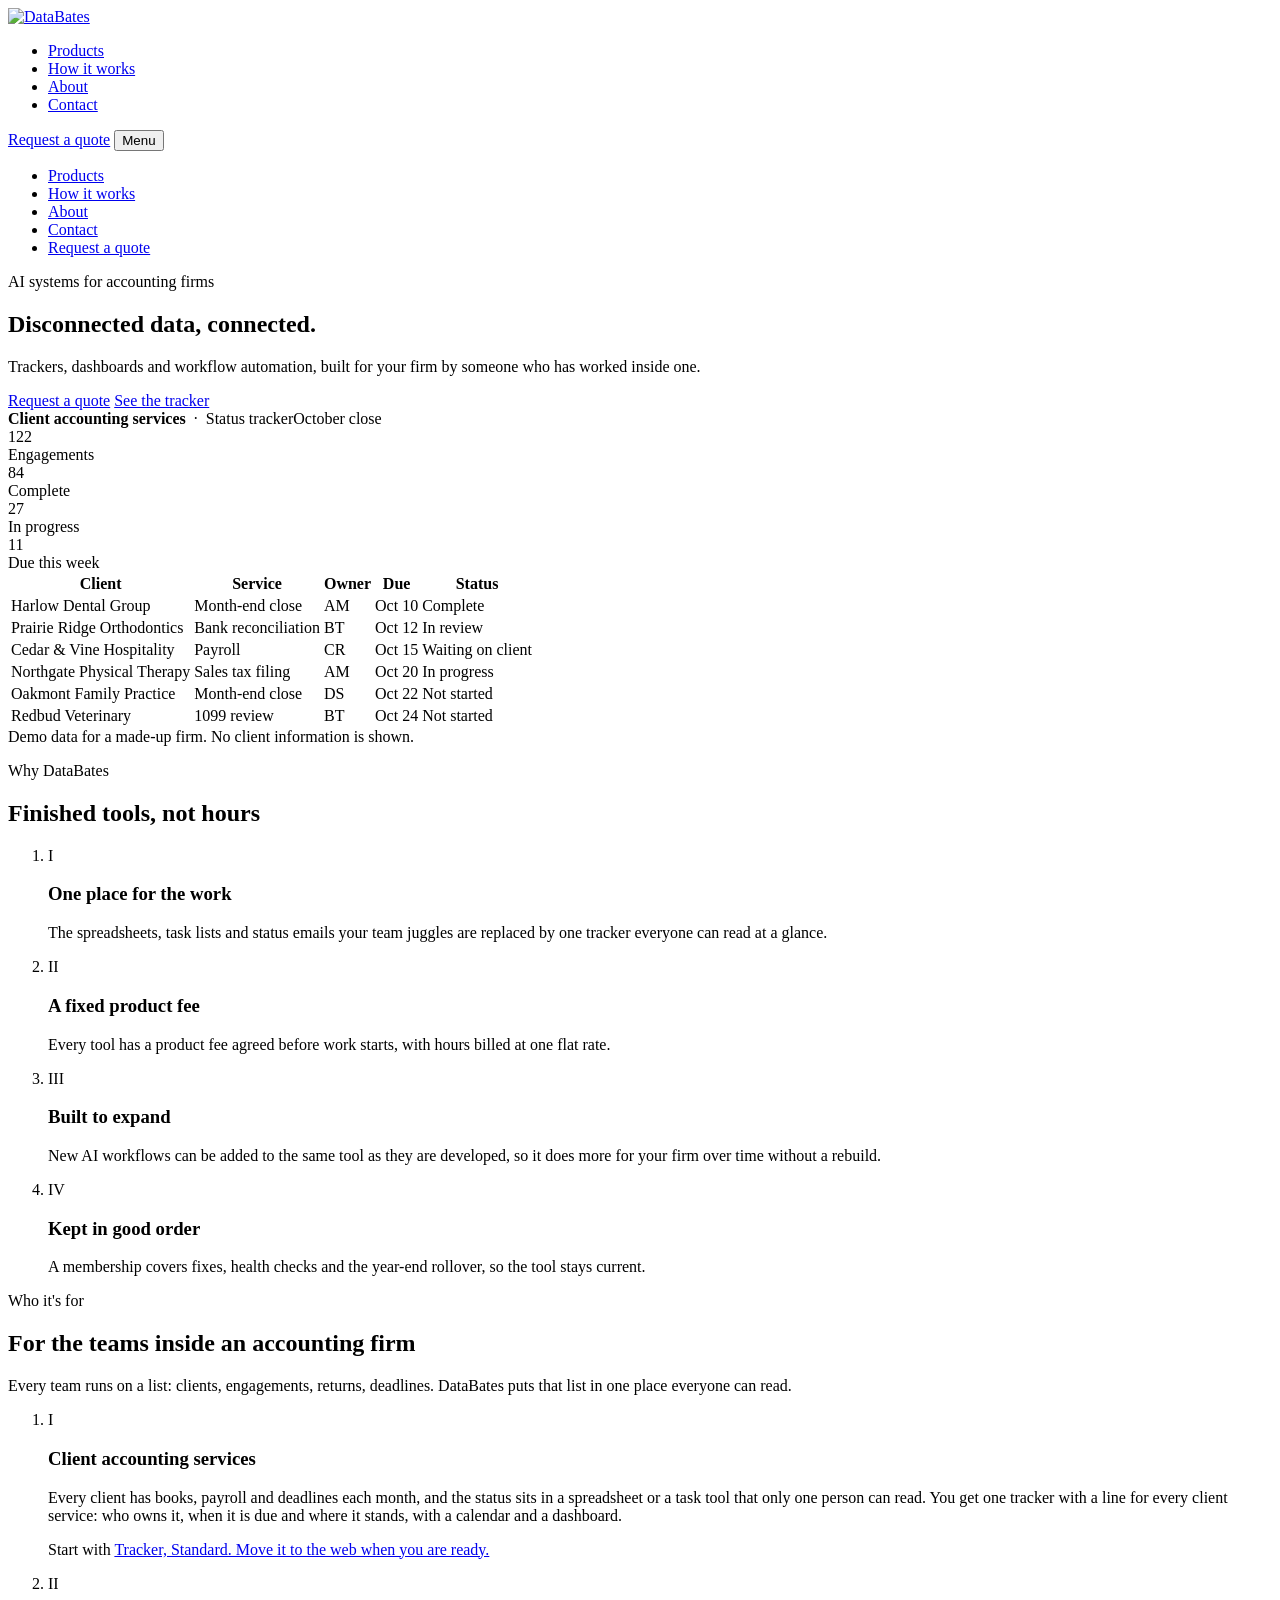
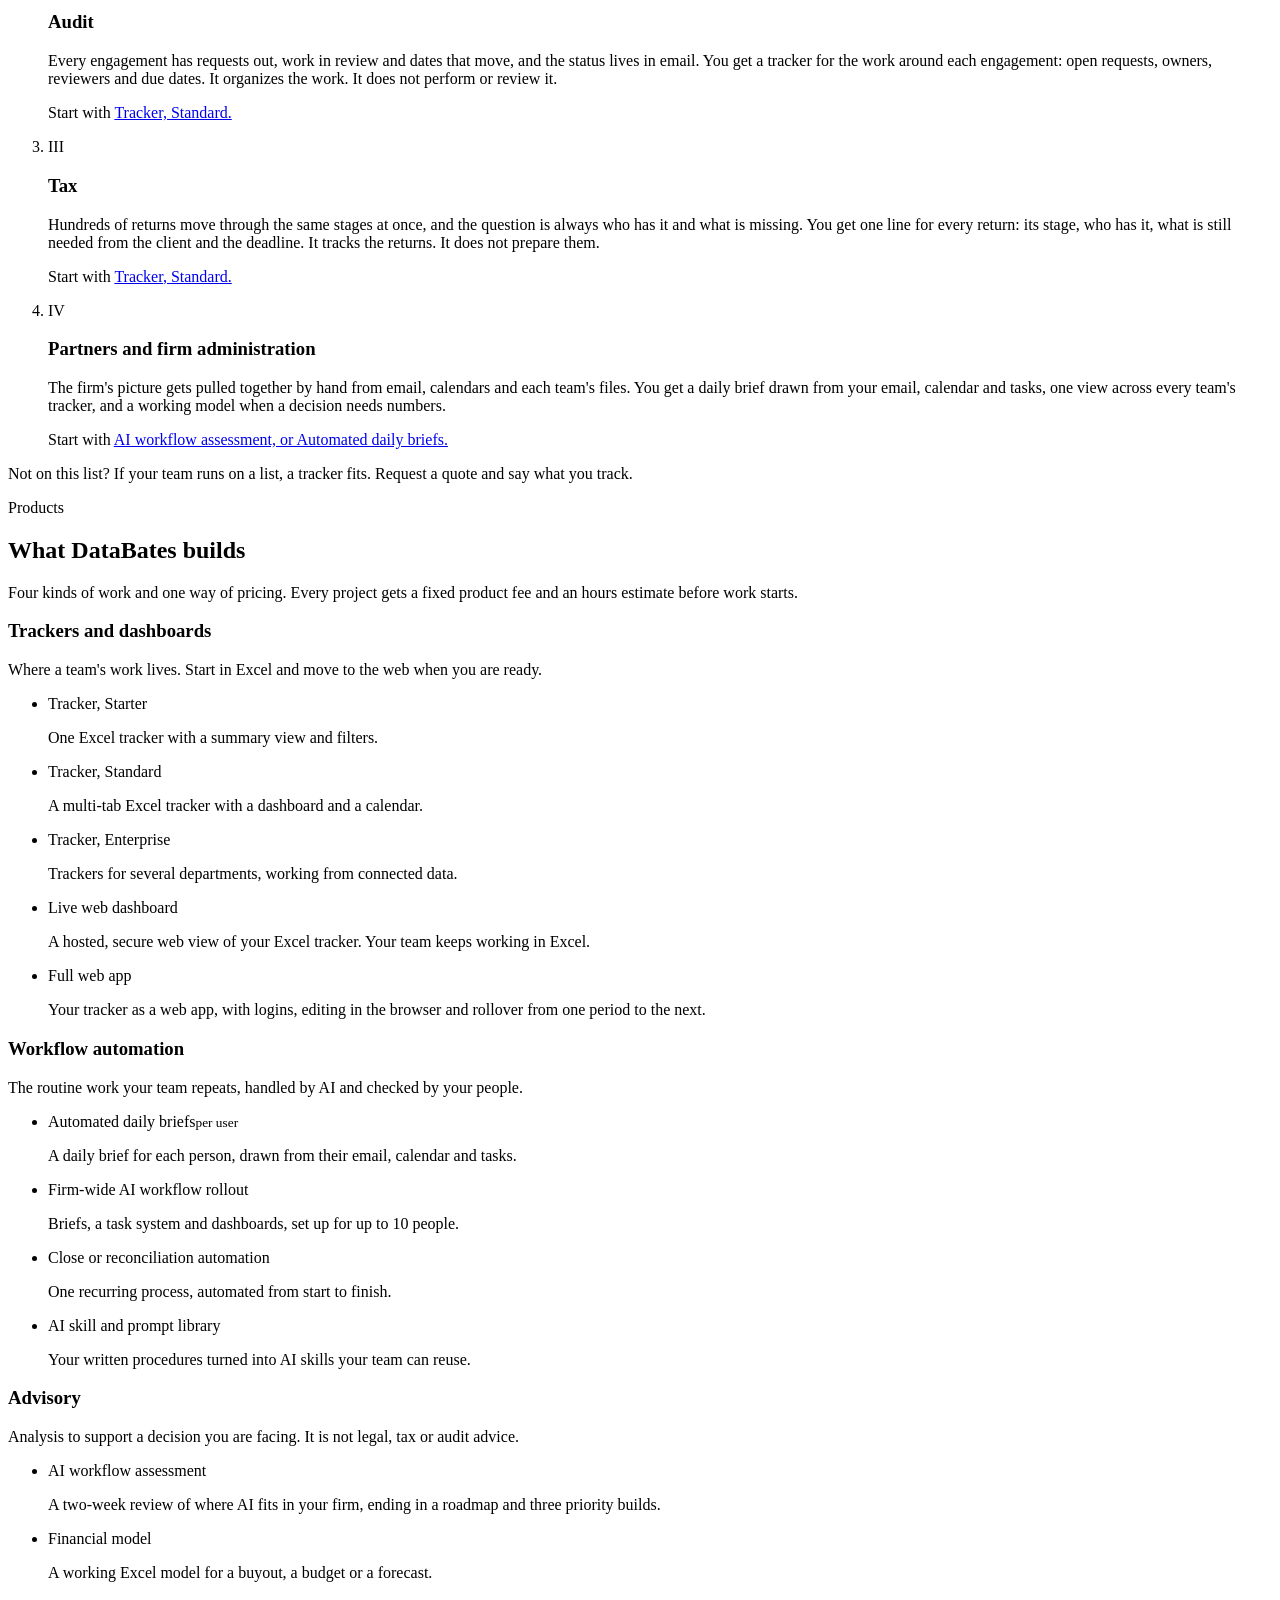
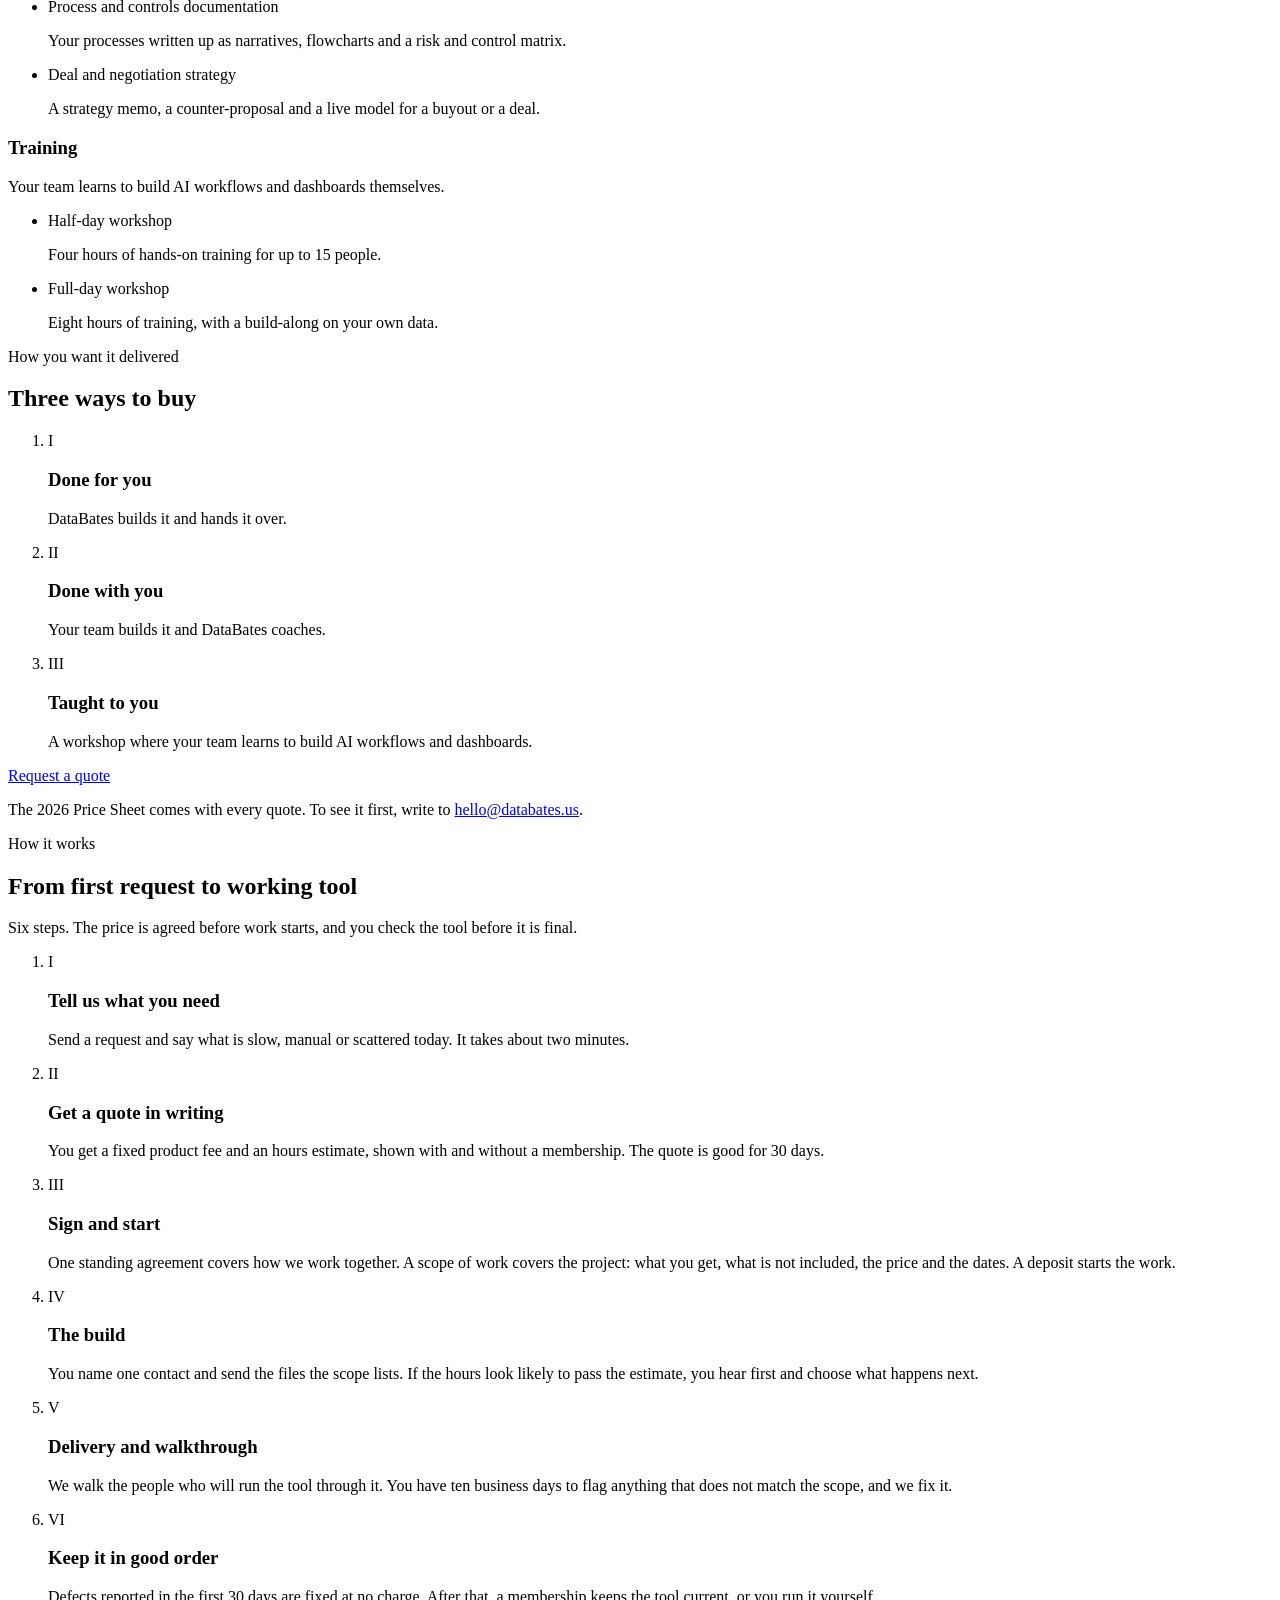
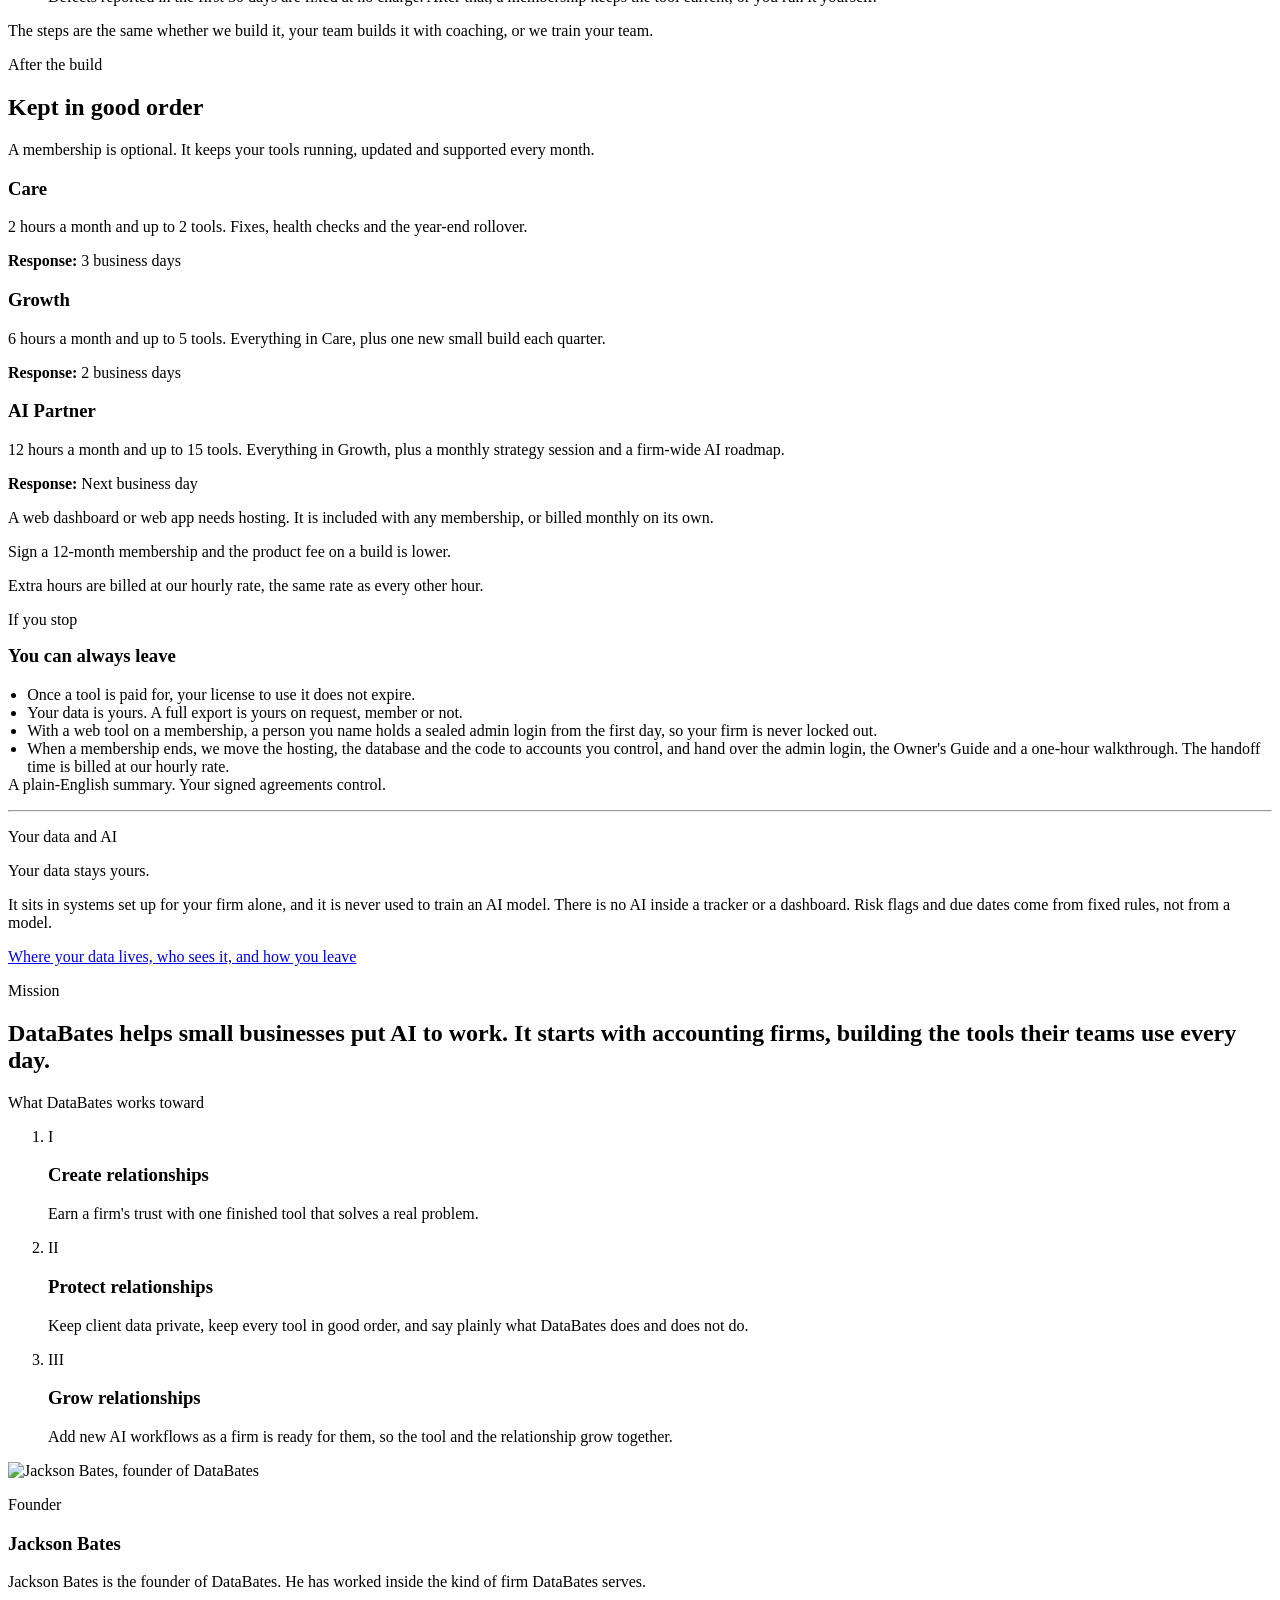
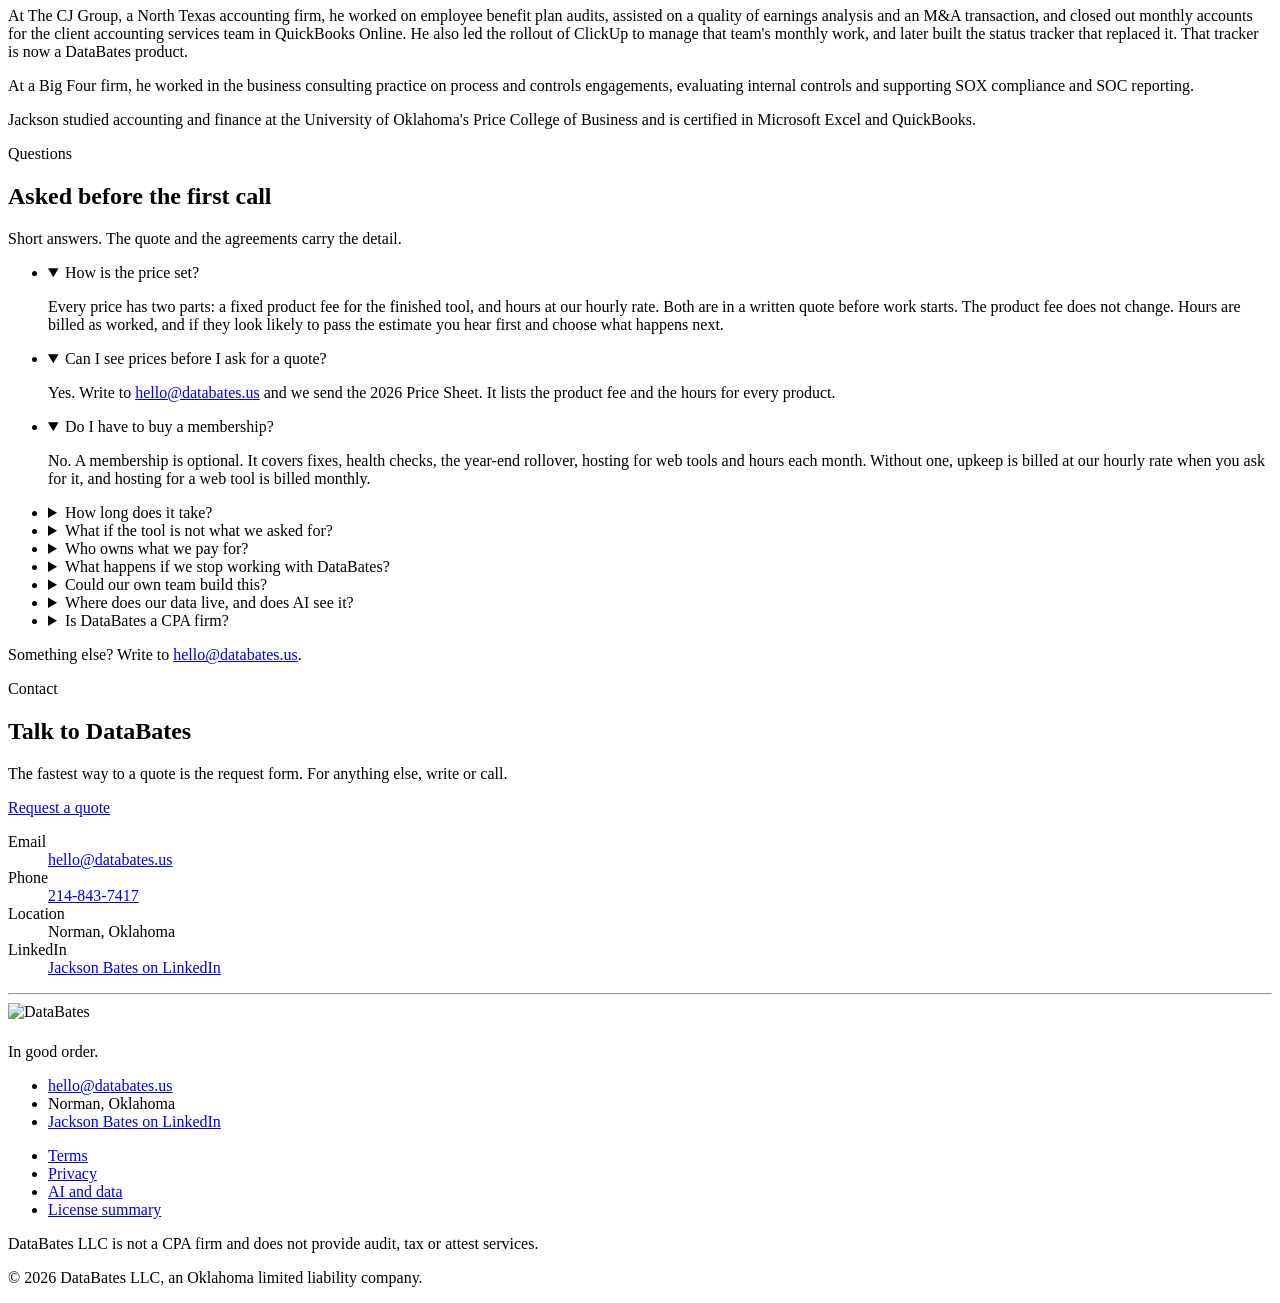
==== index.html @ 46eff269 "Add site root files" ====
<!doctype html>
<html lang="en">
<head>
<meta charset="utf-8">
<meta name="viewport" content="width=device-width, initial-scale=1, viewport-fit=cover">
<title>DataBates: AI systems for accounting firms</title>
<meta name="description" content="Trackers, dashboards and workflow automation, built for your firm by someone who has worked inside one.">
<link rel="canonical" href="https://databates.us/">
<meta property="og:title" content="DataBates: AI systems for accounting firms">
<meta property="og:description" content="Trackers, dashboards and workflow automation, built for your firm by someone who has worked inside one.">
<meta property="og:url" content="https://databates.us/">
<meta property="og:type" content="website">
<meta property="og:image" content="https://databates.us/img/og.png">
<meta name="theme-color" content="#faf8f3">
<link rel="icon" href="/img/favicon-32.png" sizes="32x32">
<link rel="icon" href="/img/Logo_Monogram.svg" type="image/svg+xml">
<link rel="apple-touch-icon" href="/img/icon-180.png">
<link rel="preload" href="/fonts/Tinos-Regular.woff2" as="font" type="font/woff2" crossorigin>
<link rel="stylesheet" href="/css/site.css">

</head>
<body>
<header class="header">
  <div class="wrap header__inner">
    <a href="/" aria-label="DataBates home"><img class="wordmark-img" src="/img/Logo_Wordmark_Royal.svg" alt="DataBates" width="152" height="26"></a>
    <nav aria-label="Main"><ul class="nav"><li><a href="/#products">Products</a></li><li><a href="/#how">How it works</a></li><li><a href="/#about">About</a></li><li><a href="/#contact">Contact</a></li></ul></nav>
    <div class="header__actions">
      <a class="btn btn--primary btn--small" href="/request/">Request a quote</a>
      <button class="btn btn--secondary btn--small menu-btn" type="button" aria-expanded="false" aria-controls="drawer" data-menu>Menu</button>
    </div>
  </div>
  <nav class="drawer" id="drawer" aria-label="Main, phone" data-drawer>
    <div class="wrap"><ul><li><a href="/#products">Products</a></li><li><a href="/#how">How it works</a></li><li><a href="/#about">About</a></li><li><a href="/#contact">Contact</a></li><li><a href="/request/">Request a quote</a></li></ul></div>
  </nav>
</header>

<main id="main">
  <section class="wrap hero">
    <p class="eyebrow">AI systems for accounting firms</p>
    <h1 class="display">Disconnected data, connected.</h1>
    <p class="lead">Trackers, dashboards and workflow automation, built for your firm by someone who has worked inside one.</p>
    <div class="actions">
      <a class="btn btn--primary" href="/request/">Request a quote</a>
      <a class="link link--arrow" href="#tracker">See the tracker</a>
    </div>
  </section>

  <section class="wrap demo" id="tracker">
    <figure style="margin:0">
      <div class="frame">
        <div class="frame__bar"><span><b>Client accounting services</b> &nbsp;&middot;&nbsp; Status tracker</span><span>October close</span></div>
        <div class="frame__stats">
          <div class="frame__stat"><div class="n">122</div><div class="l">Engagements</div></div>
          <div class="frame__stat"><div class="n">84</div><div class="l">Complete</div></div>
          <div class="frame__stat"><div class="n">27</div><div class="l">In progress</div></div>
          <div class="frame__stat"><div class="n">11</div><div class="l">Due this week</div></div>
        </div>
        <div class="frame__scroll"><table class="tbl">
          <thead><tr><th>Client</th><th>Service</th><th>Owner</th><th>Due</th><th>Status</th></tr></thead>
          <tbody><tr><td>Harlow Dental Group</td><td>Month-end close</td><td>AM</td><td>Oct 10</td><td><span class="chip chip--solid">Complete</span></td></tr><tr><td>Prairie Ridge Orthodontics</td><td>Bank reconciliation</td><td>BT</td><td>Oct 12</td><td><span class="chip chip--royal">In review</span></td></tr><tr><td>Cedar &amp; Vine Hospitality</td><td>Payroll</td><td>CR</td><td>Oct 15</td><td><span class="chip">Waiting on client</span></td></tr><tr><td>Northgate Physical Therapy</td><td>Sales tax filing</td><td>AM</td><td>Oct 20</td><td><span class="chip chip--royal">In progress</span></td></tr><tr><td>Oakmont Family Practice</td><td>Month-end close</td><td>DS</td><td>Oct 22</td><td><span class="chip">Not started</span></td></tr><tr><td>Redbud Veterinary</td><td>1099 review</td><td>BT</td><td>Oct 24</td><td><span class="chip">Not started</span></td></tr></tbody>
        </table></div>
      </div>
      <figcaption class="caption">Demo data for a made-up firm. No client information is shown.</figcaption>
    </figure>
  </section>

  <section class="section section--sunk" id="why">
    <div class="wrap">
      <div class="section-head">
        <p class="eyebrow">Why DataBates</p>
        <h2 class="title">Finished tools, not hours</h2>
      </div>
      <ol class="pillars pillars--2">
        <li class="pillar"><span class="pillar__num" aria-hidden="true">I</span><h3 class="pillar__title">One place for the work</h3><p class="pillar__text">The spreadsheets, task lists and status emails your team juggles are replaced by one tracker everyone can read at a glance.</p></li>
        <li class="pillar"><span class="pillar__num" aria-hidden="true">II</span><h3 class="pillar__title">A fixed product fee</h3><p class="pillar__text">Every tool has a product fee agreed before work starts, with hours billed at one flat rate.</p></li>
        <li class="pillar"><span class="pillar__num" aria-hidden="true">III</span><h3 class="pillar__title">Built to expand</h3><p class="pillar__text">New AI workflows can be added to the same tool as they are developed, so it does more for your firm over time without a rebuild.</p></li>
        <li class="pillar"><span class="pillar__num" aria-hidden="true">IV</span><h3 class="pillar__title">Kept in good order</h3><p class="pillar__text">A membership covers fixes, health checks and the year-end rollover, so the tool stays current.</p></li>
      </ol>
    </div>
  </section>

  <section class="section" id="who">
    <div class="wrap">
      <div class="section-head">
        <p class="eyebrow">Who it's for</p>
        <h2 class="title">For the teams inside an accounting firm</h2>
        <p class="lead">Every team runs on a list: clients, engagements, returns, deadlines. DataBates puts that list in one place everyone can read.</p>
      </div>
      <ol class="pillars pillars--2">
        <li class="pillar"><span class="pillar__num" aria-hidden="true">I</span><h3 class="pillar__title">Client accounting services</h3><p class="pillar__text">Every client has books, payroll and deadlines each month, and the status sits in a spreadsheet or a task tool that only one person can read. You get one tracker with a line for every client service: who owns it, when it is due and where it stands, with a calendar and a dashboard.</p><p class="pillar__start">Start with <a href="/#products">Tracker, Standard. Move it to the web when you are ready.</a></p></li>
        <li class="pillar"><span class="pillar__num" aria-hidden="true">II</span><h3 class="pillar__title">Audit</h3><p class="pillar__text">Every engagement has requests out, work in review and dates that move, and the status lives in email. You get a tracker for the work around each engagement: open requests, owners, reviewers and due dates. It organizes the work. It does not perform or review it.</p><p class="pillar__start">Start with <a href="/#products">Tracker, Standard.</a></p></li>
        <li class="pillar"><span class="pillar__num" aria-hidden="true">III</span><h3 class="pillar__title">Tax</h3><p class="pillar__text">Hundreds of returns move through the same stages at once, and the question is always who has it and what is missing. You get one line for every return: its stage, who has it, what is still needed from the client and the deadline. It tracks the returns. It does not prepare them.</p><p class="pillar__start">Start with <a href="/#products">Tracker, Standard.</a></p></li>
        <li class="pillar"><span class="pillar__num" aria-hidden="true">IV</span><h3 class="pillar__title">Partners and firm administration</h3><p class="pillar__text">The firm&#x27;s picture gets pulled together by hand from email, calendars and each team&#x27;s files. You get a daily brief drawn from your email, calendar and tasks, one view across every team&#x27;s tracker, and a working model when a decision needs numbers.</p><p class="pillar__start">Start with <a href="/#products">AI workflow assessment, or Automated daily briefs.</a></p></li>
      </ol>
      <div class="actions"><p class="small muted">Not on this list? If your team runs on a list, a tracker fits. Request a quote and say what you track.</p></div>
    </div>
  </section>

  <section class="section section--sunk" id="products">
    <div class="wrap">
      <div class="section-head">
        <p class="eyebrow">Products</p>
        <h2 class="title">What DataBates builds</h2>
        <p class="lead">Four kinds of work and one way of pricing. Every project gets a fixed product fee and an hours estimate before work starts.</p>
      </div>
      <div class="group"><div class="group__head"><h3 class="subheading">Trackers and dashboards</h3><p class="small">Where a team&#x27;s work lives. Start in Excel and move to the web when you are ready.</p></div><ul class="rows"><li class="row"><div class="row__name">Tracker, Starter</div><p class="row__text">One Excel tracker with a summary view and filters.</p></li><li class="row"><div class="row__name">Tracker, Standard</div><p class="row__text">A multi-tab Excel tracker with a dashboard and a calendar.</p></li><li class="row"><div class="row__name">Tracker, Enterprise</div><p class="row__text">Trackers for several departments, working from connected data.</p></li><li class="row"><div class="row__name">Live web dashboard</div><p class="row__text">A hosted, secure web view of your Excel tracker. Your team keeps working in Excel.</p></li><li class="row"><div class="row__name">Full web app</div><p class="row__text">Your tracker as a web app, with logins, editing in the browser and rollover from one period to the next.</p></li></ul></div><div class="group"><div class="group__head"><h3 class="subheading">Workflow automation</h3><p class="small">The routine work your team repeats, handled by AI and checked by your people.</p></div><ul class="rows"><li class="row"><div class="row__name">Automated daily briefs<small>per user</small></div><p class="row__text">A daily brief for each person, drawn from their email, calendar and tasks.</p></li><li class="row"><div class="row__name">Firm-wide AI workflow rollout</div><p class="row__text">Briefs, a task system and dashboards, set up for up to 10 people.</p></li><li class="row"><div class="row__name">Close or reconciliation automation</div><p class="row__text">One recurring process, automated from start to finish.</p></li><li class="row"><div class="row__name">AI skill and prompt library</div><p class="row__text">Your written procedures turned into AI skills your team can reuse.</p></li></ul></div><div class="group"><div class="group__head"><h3 class="subheading">Advisory</h3><p class="small">Analysis to support a decision you are facing. It is not legal, tax or audit advice.</p></div><ul class="rows"><li class="row"><div class="row__name">AI workflow assessment</div><p class="row__text">A two-week review of where AI fits in your firm, ending in a roadmap and three priority builds.</p></li><li class="row"><div class="row__name">Financial model</div><p class="row__text">A working Excel model for a buyout, a budget or a forecast.</p></li><li class="row"><div class="row__name">Process and controls documentation</div><p class="row__text">Your processes written up as narratives, flowcharts and a risk and control matrix.</p></li><li class="row"><div class="row__name">Deal and negotiation strategy</div><p class="row__text">A strategy memo, a counter-proposal and a live model for a buyout or a deal.</p></li></ul></div><div class="group"><div class="group__head"><h3 class="subheading">Training</h3><p class="small">Your team learns to build AI workflows and dashboards themselves.</p></div><ul class="rows"><li class="row"><div class="row__name">Half-day workshop</div><p class="row__text">Four hours of hands-on training for up to 15 people.</p></li><li class="row"><div class="row__name">Full-day workshop</div><p class="row__text">Eight hours of training, with a build-along on your own data.</p></li></ul></div>
      <div class="section-head" style="margin-top:var(--s24)">
        <p class="eyebrow">How you want it delivered</p>
        <h2 class="heading">Three ways to buy</h2>
      </div>
      <ol class="pillars">
        <li class="pillar"><span class="pillar__num" aria-hidden="true">I</span><h3 class="pillar__title">Done for you</h3><p class="pillar__text">DataBates builds it and hands it over.</p></li>
        <li class="pillar"><span class="pillar__num" aria-hidden="true">II</span><h3 class="pillar__title">Done with you</h3><p class="pillar__text">Your team builds it and DataBates coaches.</p></li>
        <li class="pillar"><span class="pillar__num" aria-hidden="true">III</span><h3 class="pillar__title">Taught to you</h3><p class="pillar__text">A workshop where your team learns to build AI workflows and dashboards.</p></li>
      </ol>
      <div class="actions">
        <a class="btn btn--primary" href="/request/">Request a quote</a>
        <p class="small muted">The 2026 Price Sheet comes with every quote. To see it first, write to <a href="mailto:hello@databates.us">hello@databates.us</a>.</p>
      </div>
    </div>
  </section>

  <section class="section" id="how">
    <div class="wrap">
      <div class="section-head">
        <p class="eyebrow">How it works</p>
        <h2 class="title">From first request to working tool</h2>
        <p class="lead">Six steps. The price is agreed before work starts, and you check the tool before it is final.</p>
      </div>
      <ol class="pillars">
        <li class="pillar"><span class="pillar__num" aria-hidden="true">I</span><h3 class="pillar__title">Tell us what you need</h3><p class="pillar__text">Send a request and say what is slow, manual or scattered today. It takes about two minutes.</p></li>
        <li class="pillar"><span class="pillar__num" aria-hidden="true">II</span><h3 class="pillar__title">Get a quote in writing</h3><p class="pillar__text">You get a fixed product fee and an hours estimate, shown with and without a membership. The quote is good for 30 days.</p></li>
        <li class="pillar"><span class="pillar__num" aria-hidden="true">III</span><h3 class="pillar__title">Sign and start</h3><p class="pillar__text">One standing agreement covers how we work together. A scope of work covers the project: what you get, what is not included, the price and the dates. A deposit starts the work.</p></li>
        <li class="pillar"><span class="pillar__num" aria-hidden="true">IV</span><h3 class="pillar__title">The build</h3><p class="pillar__text">You name one contact and send the files the scope lists. If the hours look likely to pass the estimate, you hear first and choose what happens next.</p></li>
        <li class="pillar"><span class="pillar__num" aria-hidden="true">V</span><h3 class="pillar__title">Delivery and walkthrough</h3><p class="pillar__text">We walk the people who will run the tool through it. You have ten business days to flag anything that does not match the scope, and we fix it.</p></li>
        <li class="pillar"><span class="pillar__num" aria-hidden="true">VI</span><h3 class="pillar__title">Keep it in good order</h3><p class="pillar__text">Defects reported in the first 30 days are fixed at no charge. After that, a membership keeps the tool current, or you run it yourself.</p></li>
      </ol>
      <p class="small muted" style="margin-top:var(--s12);max-width:var(--measure)">The steps are the same whether we build it, your team builds it with coaching, or we train your team.</p>
    </div>
  </section>

  <section class="section section--sunk" id="memberships">
    <div class="wrap">
      <div class="section-head">
        <p class="eyebrow">After the build</p>
        <h2 class="title">Kept in good order</h2>
        <p class="lead">A membership is optional. It keeps your tools running, updated and supported every month.</p>
      </div>
      <div class="tiers">
        <div class="tier"><h3 class="tier__name">Care</h3><p class="tier__cover">2 hours a month and up to 2 tools. Fixes, health checks and the year-end rollover.</p><p class="tier__meta"><b>Response:</b> 3 business days</p></div>
        <div class="tier"><h3 class="tier__name">Growth</h3><p class="tier__cover">6 hours a month and up to 5 tools. Everything in Care, plus one new small build each quarter.</p><p class="tier__meta"><b>Response:</b> 2 business days</p></div>
        <div class="tier"><h3 class="tier__name">AI Partner</h3><p class="tier__cover">12 hours a month and up to 15 tools. Everything in Growth, plus a monthly strategy session and a firm-wide AI roadmap.</p><p class="tier__meta"><b>Response:</b> Next business day</p></div>
      </div>
      <div class="grid-3" style="margin-top:var(--s12)">
        <p class="small muted">A web dashboard or web app needs hosting. It is included with any membership, or billed monthly on its own.</p>
        <p class="small muted">Sign a 12-month membership and the product fee on a build is lower.</p>
        <p class="small muted">Extra hours are billed at our hourly rate, the same rate as every other hour.</p>
      </div>
      <div class="pair" style="margin-top:var(--s24)">
        <div>
          <p class="eyebrow">If you stop</p>
          <h3 class="heading" style="margin-top:var(--s4)">You can always leave</h3>
        </div>
        <ul class="prose" style="margin:0;padding-left:1.2em;color:var(--ink-muted)">
          <li>Once a tool is paid for, your license to use it does not expire.</li>
          <li>Your data is yours. A full export is yours on request, member or not.</li>
          <li>With a web tool on a membership, a person you name holds a sealed admin login from the first day, so your firm is never locked out.</li>
          <li>When a membership ends, we move the hosting, the database and the code to accounts you control, and hand over the admin login, the Owner's Guide and a one-hour walkthrough. The handoff time is billed at our hourly rate.</li>
        </ul>
      </div>
      <p class="caption" style="margin-top:var(--s8)">A plain-English summary. Your signed agreements control.</p>
    </div>
  </section>

  <section class="band">
    <div class="wrap">
      <hr class="band__rule">
      <div class="stack">
        <p class="eyebrow">Your data and AI</p>
        <p class="quote">Your data stays yours.</p>
        <p class="band__text">It sits in systems set up for your firm alone, and it is never used to train an AI model. There is no AI inside a tracker or a dashboard. Risk flags and due dates come from fixed rules, not from a model.</p>
        <div><a class="link link--arrow" href="/ai-and-data/">Where your data lives, who sees it, and how you leave</a></div>
      </div>
    </div>
  </section>

  <section class="section" id="about">
    <div class="wrap">
      <div class="section-head">
        <p class="eyebrow">Mission</p>
        <h2 class="title">DataBates helps small businesses put AI to work. It starts with accounting firms, building the tools their teams use every day.</h2>
      </div>
      <p class="eyebrow" style="margin-top:var(--s16)">What DataBates works toward</p>
      <ol class="pillars" style="margin-top:var(--s6)">
        <li class="pillar"><span class="pillar__num" aria-hidden="true">I</span><h3 class="pillar__title">Create relationships</h3><p class="pillar__text">Earn a firm&#x27;s trust with one finished tool that solves a real problem.</p></li>
        <li class="pillar"><span class="pillar__num" aria-hidden="true">II</span><h3 class="pillar__title">Protect relationships</h3><p class="pillar__text">Keep client data private, keep every tool in good order, and say plainly what DataBates does and does not do.</p></li>
        <li class="pillar"><span class="pillar__num" aria-hidden="true">III</span><h3 class="pillar__title">Grow relationships</h3><p class="pillar__text">Add new AI workflows as a firm is ready for them, so the tool and the relationship grow together.</p></li>
      </ol>
      <div class="founder" style="margin-top:var(--s24)">
        <div>
          <img src="/img/jackson-bates.jpg" srcset="/img/jackson-bates-600.jpg 600w, /img/jackson-bates.jpg 1200w" sizes="(max-width: 760px) 420px, 40vw" width="1200" height="1500" alt="Jackson Bates, founder of DataBates">
        </div>
        <div>
          <p class="eyebrow">Founder</p>
          <h3 class="founder__name">Jackson Bates</h3>
          <div class="founder__body">
            <p>Jackson Bates is the founder of DataBates. He has worked inside the kind of firm DataBates serves.</p>
            <p>At The CJ Group, a North Texas accounting firm, he worked on employee benefit plan audits, assisted on a quality of earnings analysis and an M&amp;A transaction, and closed out monthly accounts for the client accounting services team in QuickBooks Online. He also led the rollout of ClickUp to manage that team's monthly work, and later built the status tracker that replaced it. That tracker is now a DataBates product.</p>
            <p>At a Big Four firm, he worked in the business consulting practice on process and controls engagements, evaluating internal controls and supporting SOX compliance and SOC reporting.</p>
            <p>Jackson studied accounting and finance at the University of Oklahoma's Price College of Business and is certified in Microsoft Excel and QuickBooks.</p>
          </div>
        </div>
      </div>
    </div>
  </section>

  <section class="section section--sunk" id="questions">
    <div class="wrap">
      <div class="section-head">
        <p class="eyebrow">Questions</p>
        <h2 class="title">Asked before the first call</h2>
        <p class="lead">Short answers. The quote and the agreements carry the detail.</p>
      </div>
      <ul class="faq"><li class="faq__item"><details class="faq__item" open><summary class="faq__q">How is the price set?</summary><div class="faq__a"><p>Every price has two parts: a fixed product fee for the finished tool, and hours at our hourly rate. Both are in a written quote before work starts. The product fee does not change. Hours are billed as worked, and if they look likely to pass the estimate you hear first and choose what happens next.</p></div></details></li><li class="faq__item"><details class="faq__item" open><summary class="faq__q">Can I see prices before I ask for a quote?</summary><div class="faq__a"><p>Yes. Write to <a href="mailto:hello@databates.us">hello@databates.us</a> and we send the 2026 Price Sheet. It lists the product fee and the hours for every product.</p></div></details></li><li class="faq__item"><details class="faq__item" open><summary class="faq__q">Do I have to buy a membership?</summary><div class="faq__a"><p>No. A membership is optional. It covers fixes, health checks, the year-end rollover, hosting for web tools and hours each month. Without one, upkeep is billed at our hourly rate when you ask for it, and hosting for a web tool is billed monthly.</p></div></details></li><li class="faq__item"><details class="faq__item" ><summary class="faq__q">How long does it take?</summary><div class="faq__a"><p>It depends on the tool. Your quote gives the hours, and your scope of work gives a kickoff date, a delivery date and a walkthrough date. If something we need from you runs late, the dates move by the same amount.</p></div></details></li><li class="faq__item"><details class="faq__item" ><summary class="faq__q">What if the tool is not what we asked for?</summary><div class="faq__a"><p>You have ten business days after delivery to tell us about anything that does not match the scope, and we fix it. Defects reported in the first 30 days are fixed at no charge.</p></div></details></li><li class="faq__item"><details class="faq__item" ><summary class="faq__q">Who owns what we pay for?</summary><div class="faq__a"><p>Your data is yours. So are the reports, memos and models we write for you, once they are paid for. A tool, such as a tracker or a web app, stays ours, and your firm gets a license to use and change it that does not expire. The <a href="/license/">License summary</a> has the details.</p></div></details></li><li class="faq__item"><details class="faq__item" ><summary class="faq__q">What happens if we stop working with DataBates?</summary><div class="faq__a"><p>You keep using the tool. If we host it for you, we move the hosting, the database and the code into accounts you control, and hand over the admin login and the Owner's Guide. The handoff time is billed at our hourly rate.</p></div></details></li><li class="faq__item"><details class="faq__item" ><summary class="faq__q">Could our own team build this?</summary><div class="faq__a"><p>Yes. You can have it done for you, build it yourselves with our coaching, or have your team taught in a workshop. What your team builds is yours.</p></div></details></li><li class="faq__item"><details class="faq__item" ><summary class="faq__q">Where does our data live, and does AI see it?</summary><div class="faq__a"><p>A web tool gets a database set up for your firm alone, and only your firm's email addresses can sign up. We use AI to build your tool, so it reads the files you send us, with model training turned off. There is no AI inside a tracker or a dashboard. The <a href="/ai-and-data/">AI and data page</a> has the rest.</p></div></details></li><li class="faq__item"><details class="faq__item" ><summary class="faq__q">Is DataBates a CPA firm?</summary><div class="faq__a"><p>No. DataBates LLC is not a CPA firm and does not provide audit, tax or attest services. A tool organizes your work. Your firm stays responsible for the work itself.</p></div></details></li></ul>
      <div class="actions"><p class="small muted">Something else? Write to <a href="mailto:hello@databates.us">hello@databates.us</a>.</p></div>
    </div>
  </section>

  <section class="section" id="contact">
    <div class="wrap contact">
      <div class="section-head">
        <p class="eyebrow">Contact</p>
        <h2 class="title">Talk to DataBates</h2>
        <p class="lead">The fastest way to a quote is the request form. For anything else, write or call.</p>
        <div class="actions"><a class="btn btn--primary" href="/request/">Request a quote</a></div>
      </div>
      <dl>
        <div><dt>Email</dt><dd><a href="mailto:hello@databates.us">hello@databates.us</a></dd></div>
        <div><dt>Phone</dt><dd><a href="tel:+12148437417">214-843-7417</a></dd></div>
        <div><dt>Location</dt><dd>Norman, Oklahoma</dd></div>
        <div><dt>LinkedIn</dt><dd><a href="https://www.linkedin.com/in/jackson-b8s" rel="noopener" target="_blank">Jackson Bates on LinkedIn</a></dd></div>
      </dl>
    </div>
  </section>
</main>
<footer class="footer" id="footer">
  <div class="wrap">
    <hr class="footer__rule">
    <div class="footer__top">
      <div>
        <img src="/img/Logo_Wordmark_White.svg" alt="DataBates" width="140" height="24" style="display:block;height:24px;width:auto">
        <p class="footer__tag">In good order.</p>
      </div>
      <div>
        <ul class="footer__cols">
          <li><a href="mailto:hello@databates.us">hello@databates.us</a></li>
          <li>Norman, Oklahoma</li>
          <li><a href="https://www.linkedin.com/in/jackson-b8s" rel="noopener" target="_blank">Jackson Bates on LinkedIn</a></li>
        </ul>
        <ul class="footer__cols" style="margin-top:12px">
          <li><a href="/terms/">Terms</a></li>
          <li><a href="/privacy/">Privacy</a></li>
          <li><a href="/ai-and-data/">AI and data</a></li>
          <li><a href="/license/">License summary</a></li>
        </ul>
      </div>
    </div>
    <div class="footer__bottom">
      <p>DataBates LLC is not a CPA firm and does not provide audit, tax or attest services.</p>
      <p>&copy; 2026 DataBates LLC, an Oklahoma limited liability company.</p>
    </div>
  </div>
</footer>
<script src="/js/site.js" defer></script>
</body>
</html>
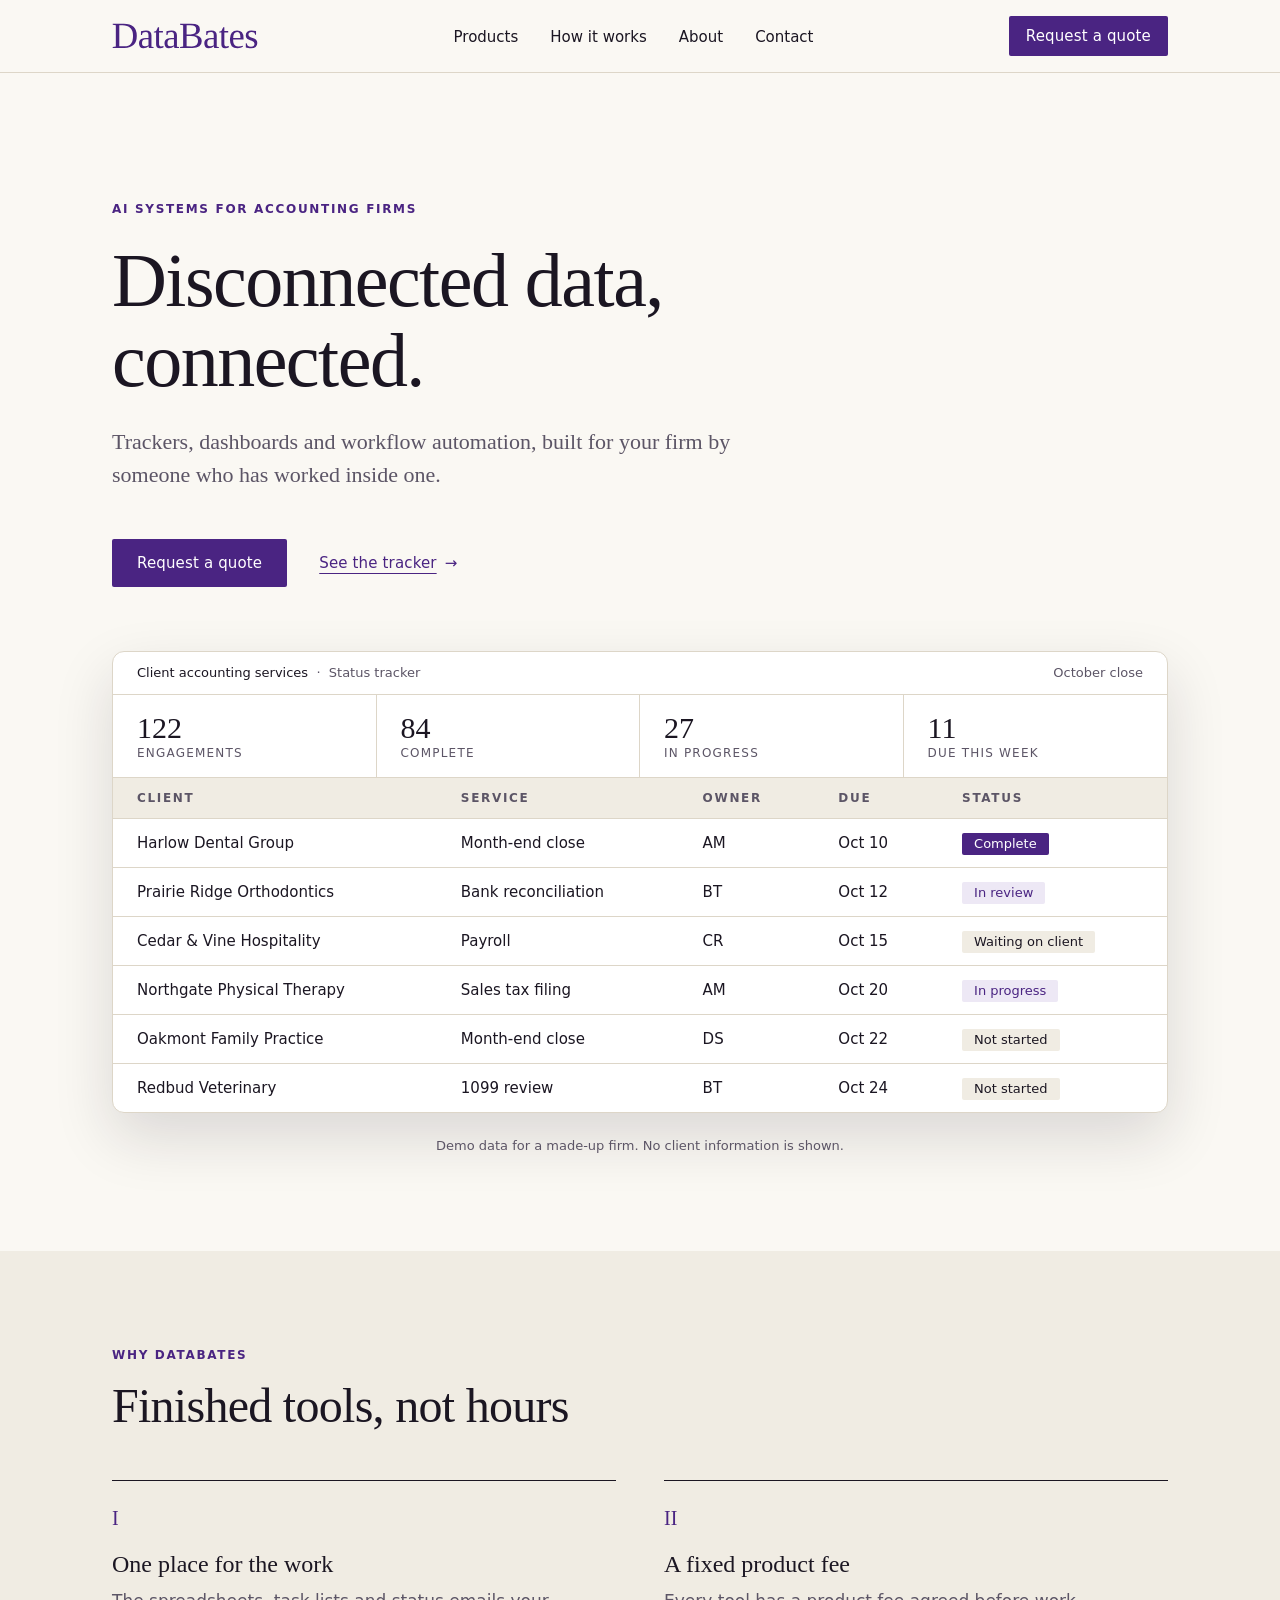
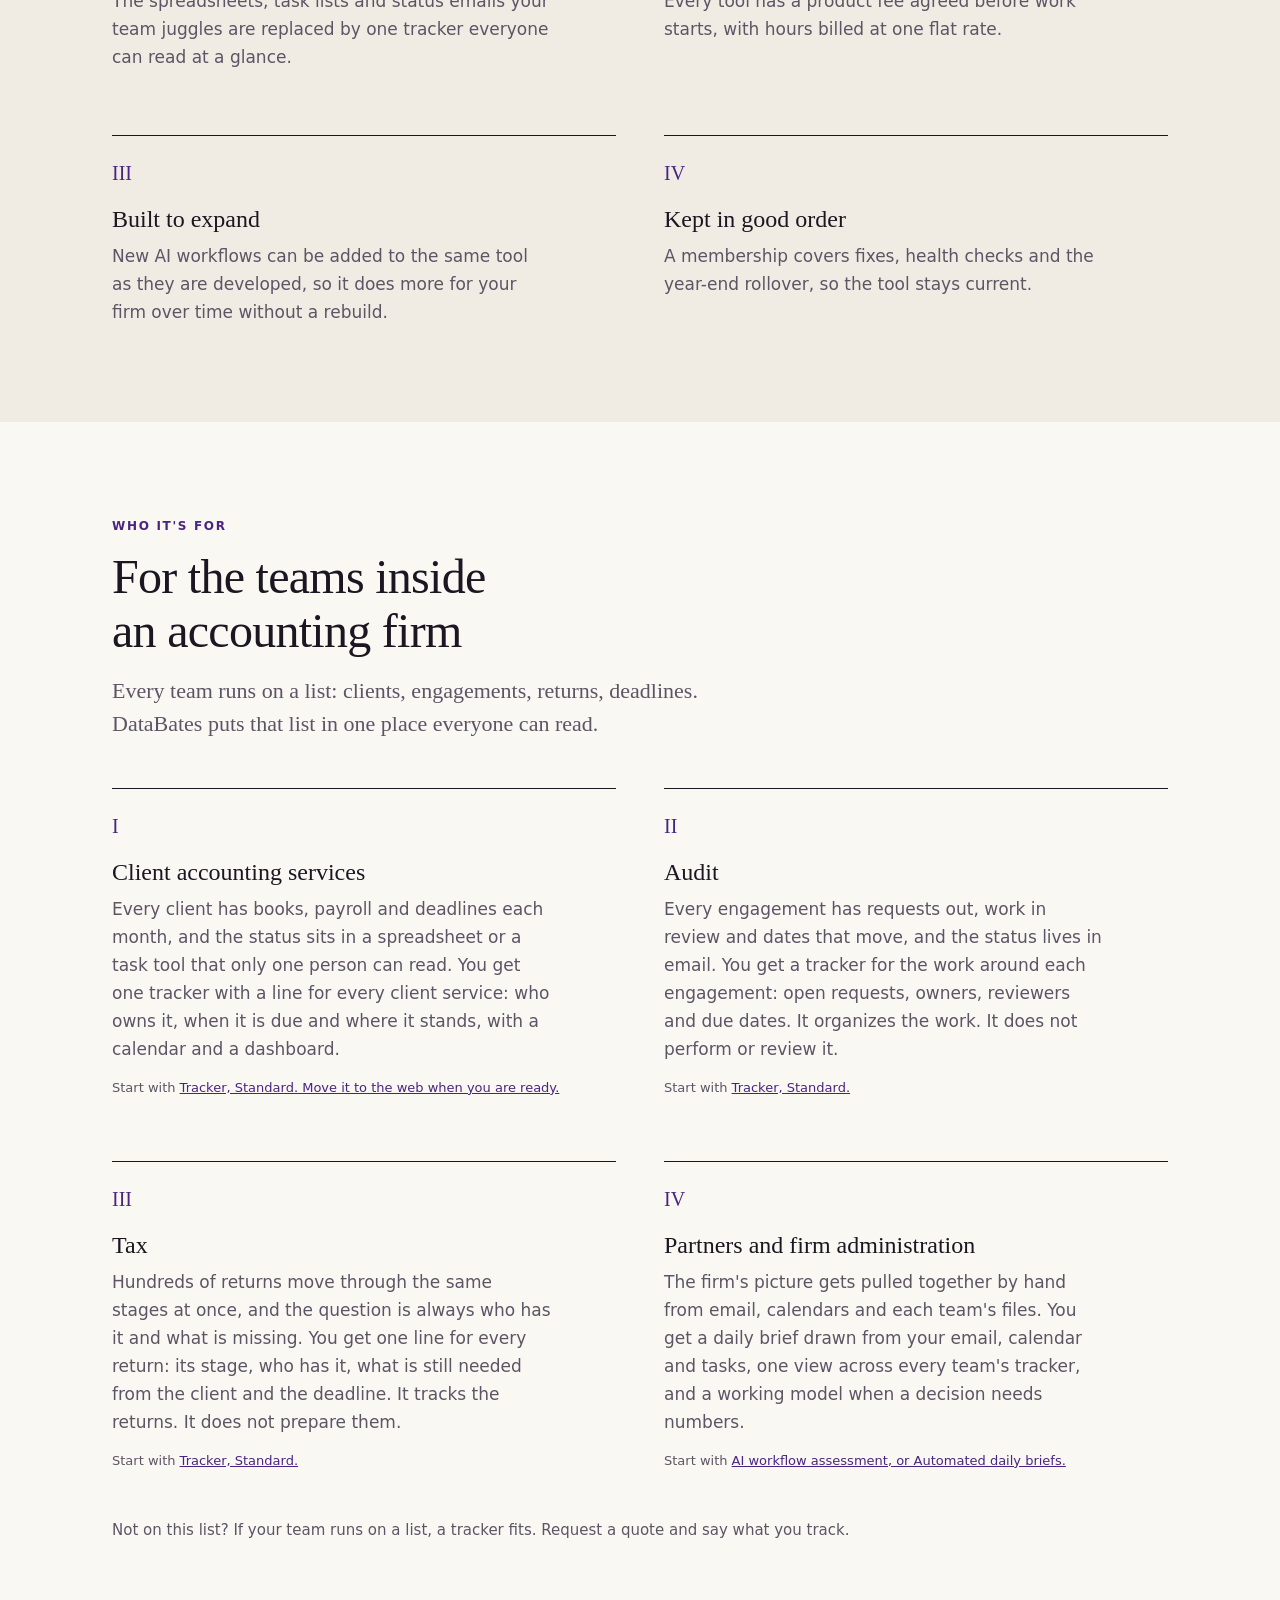
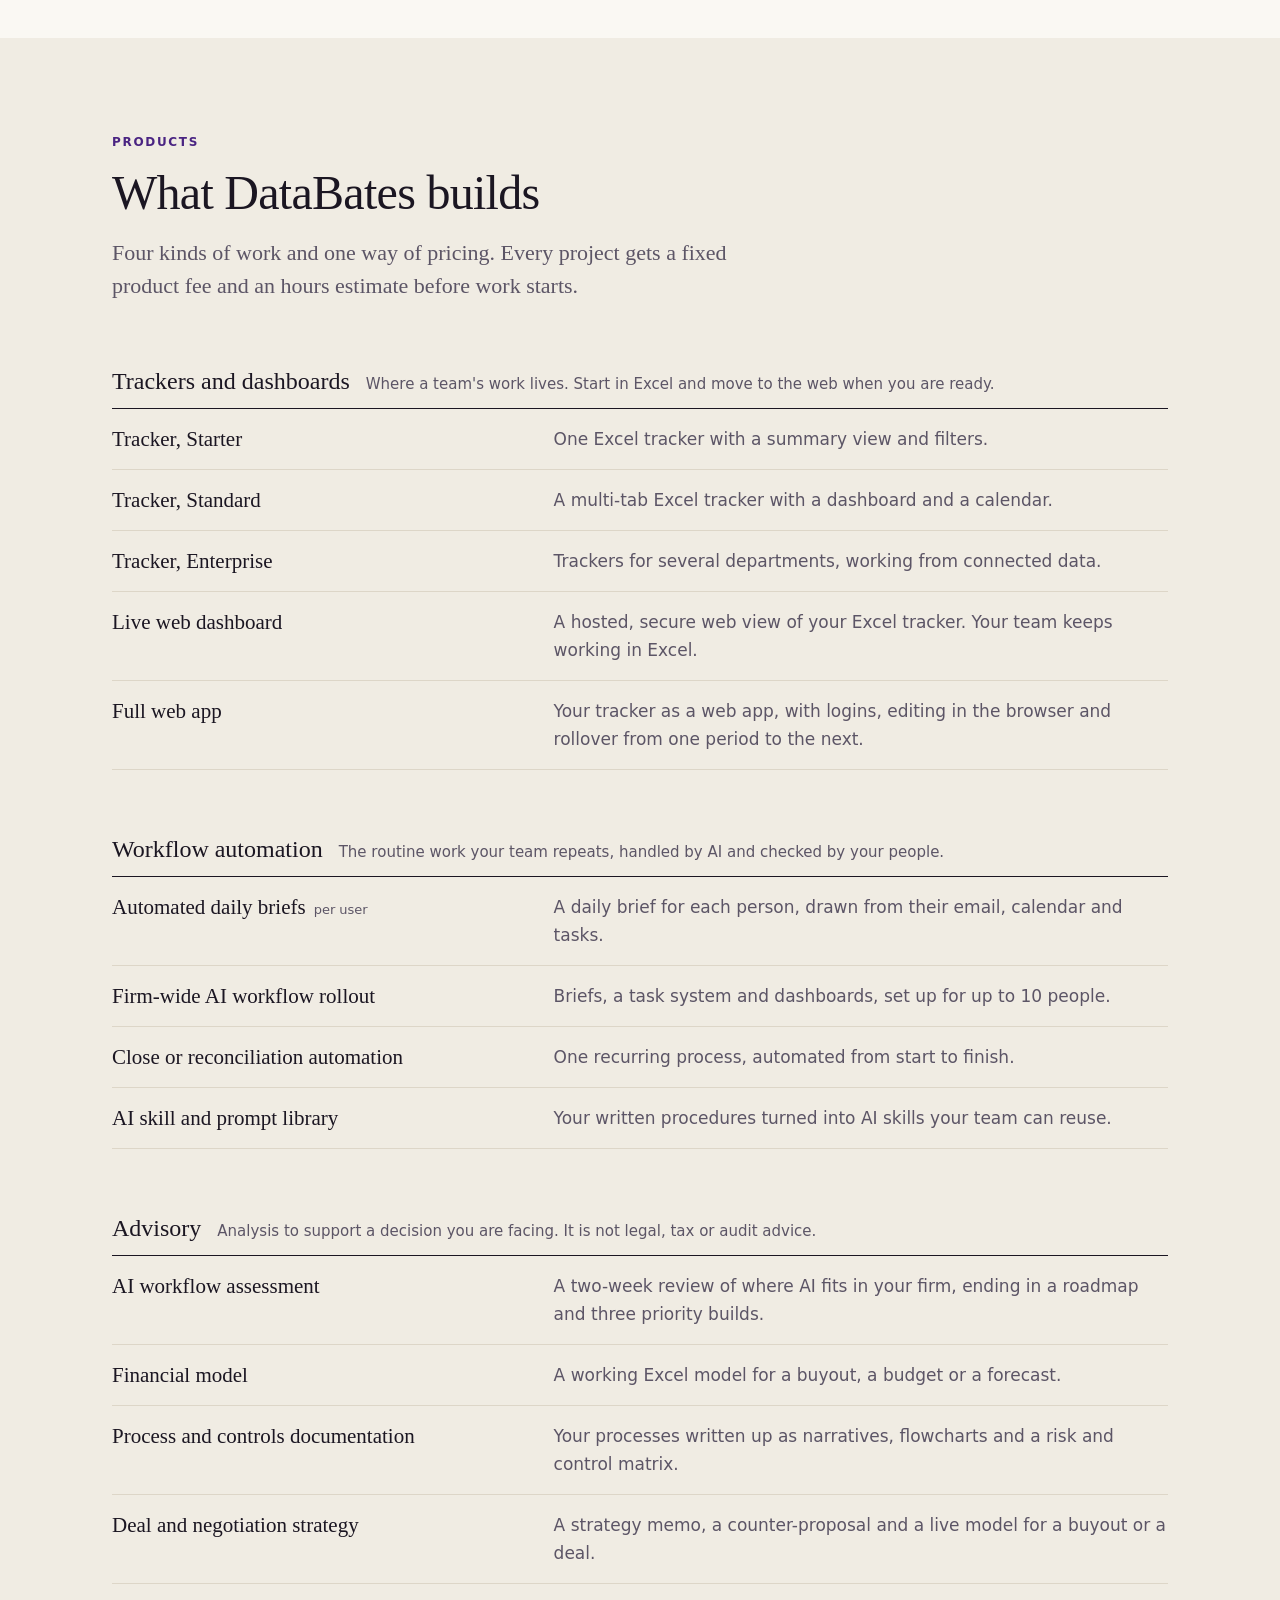
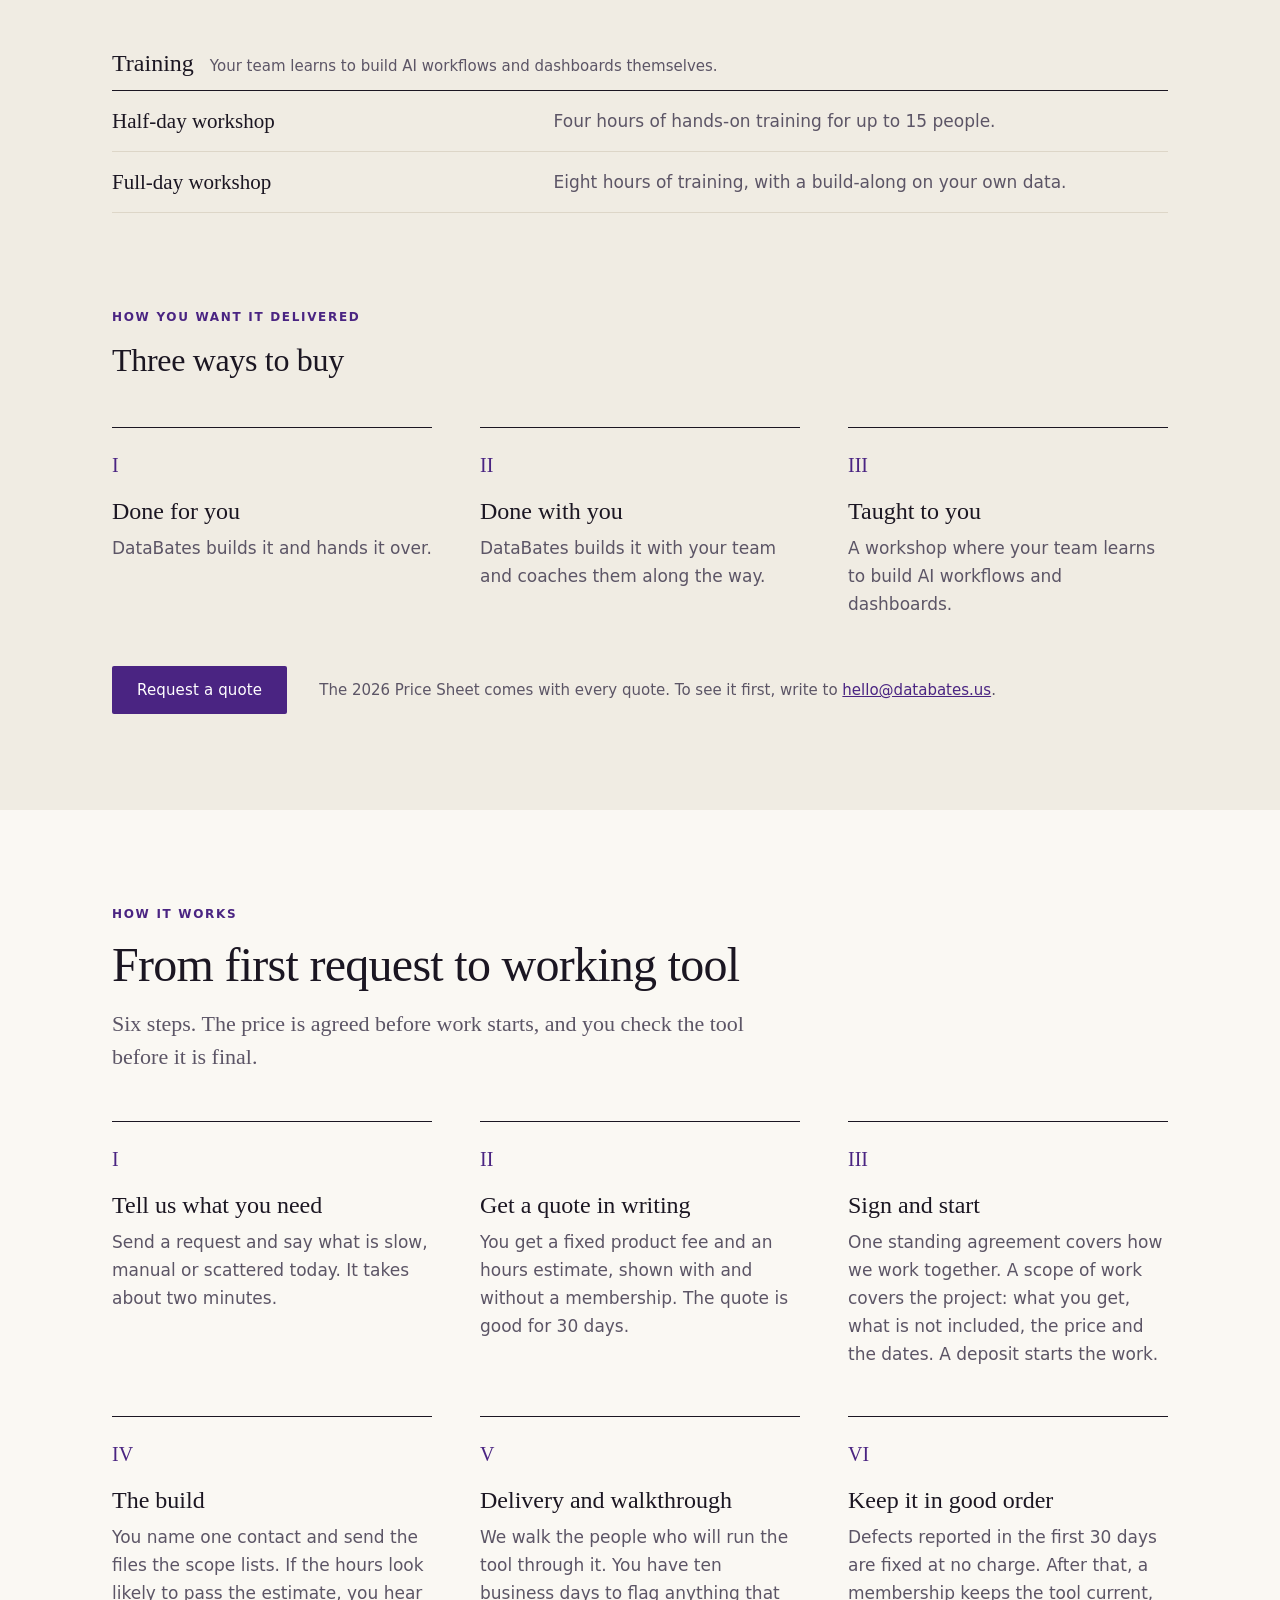
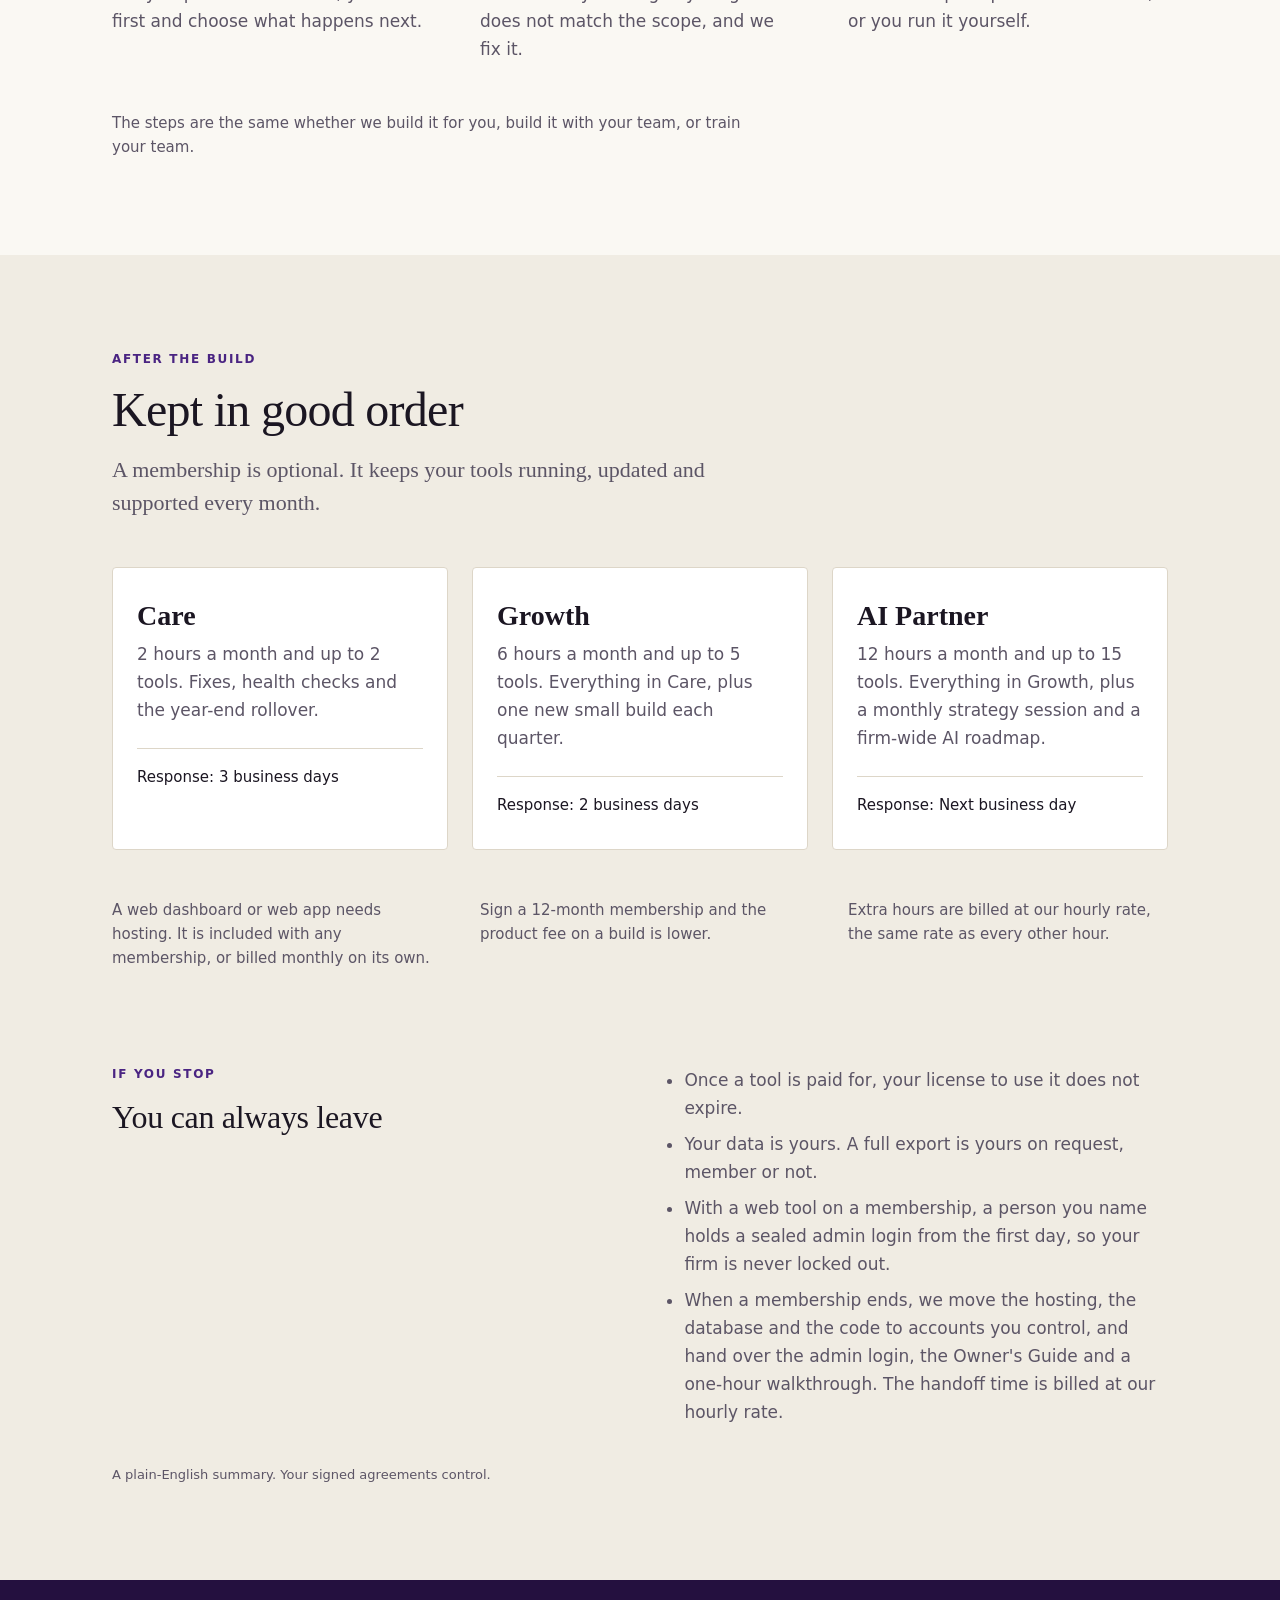
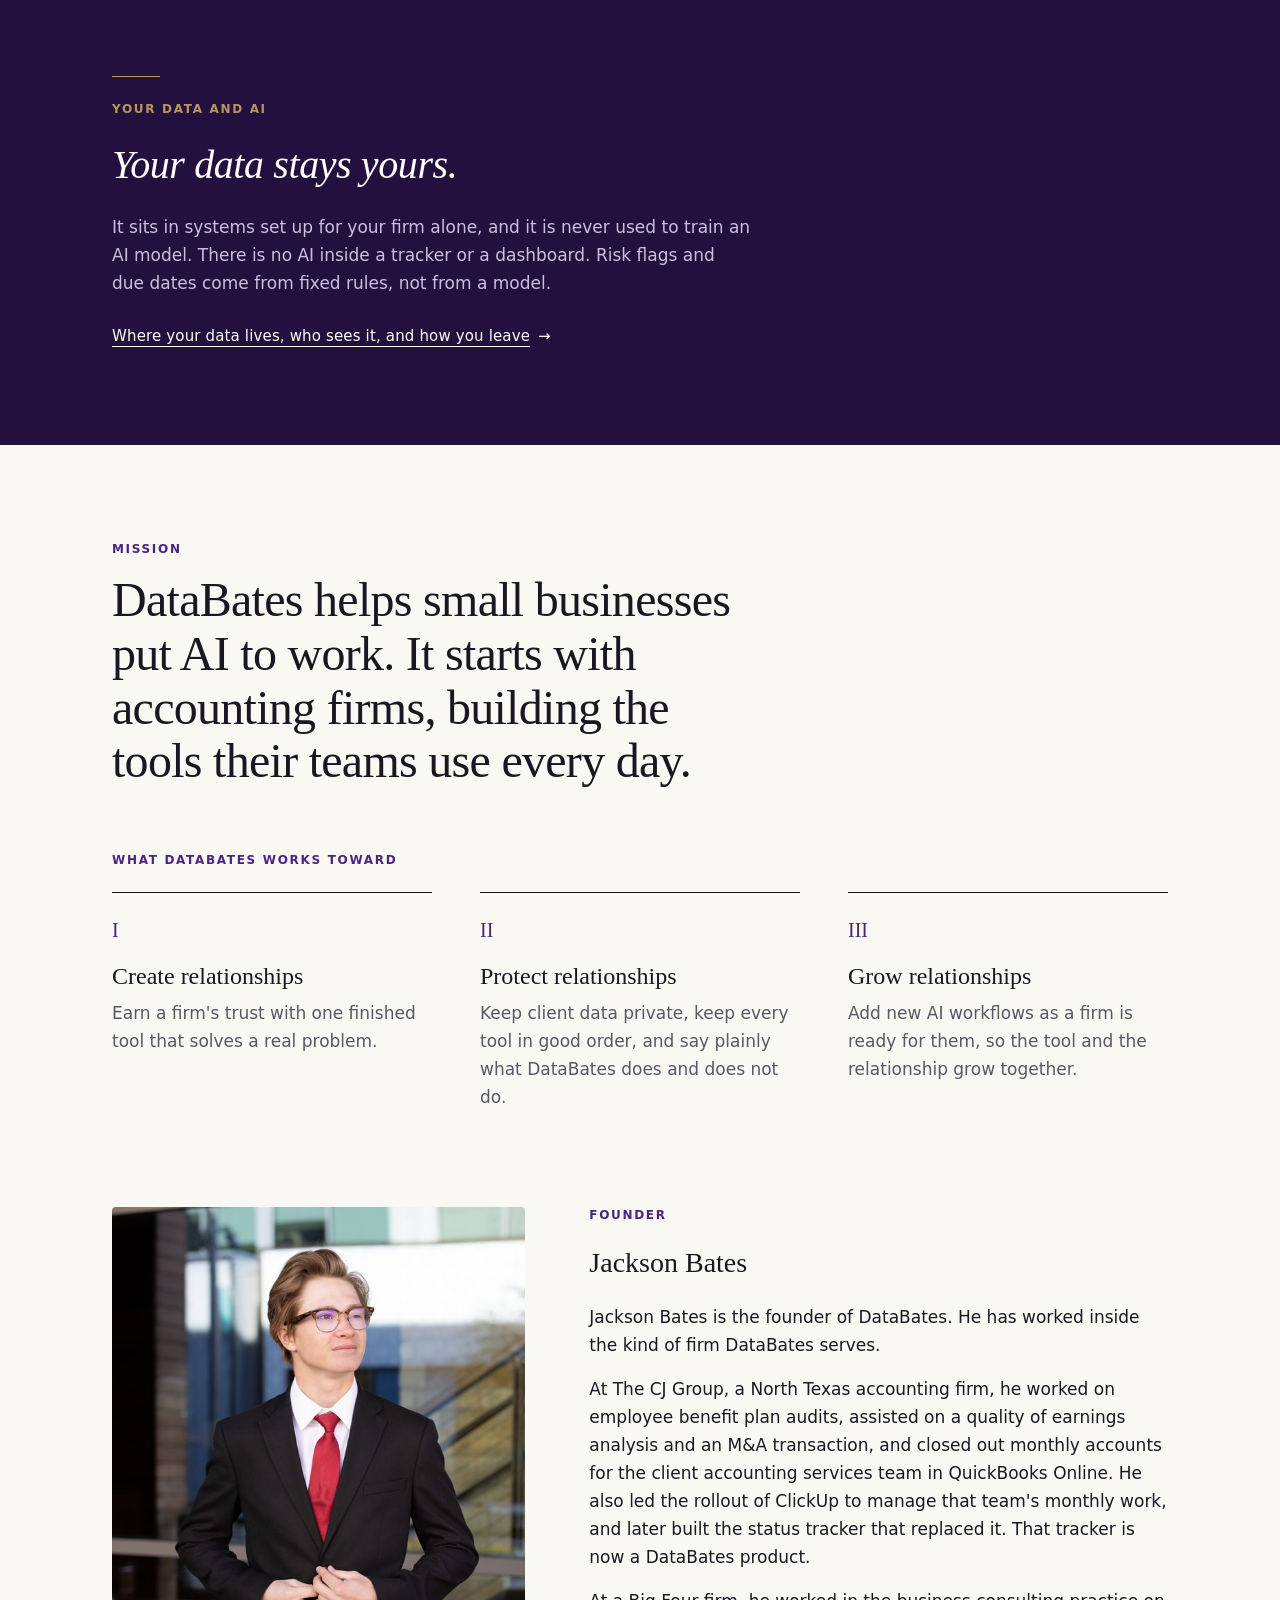
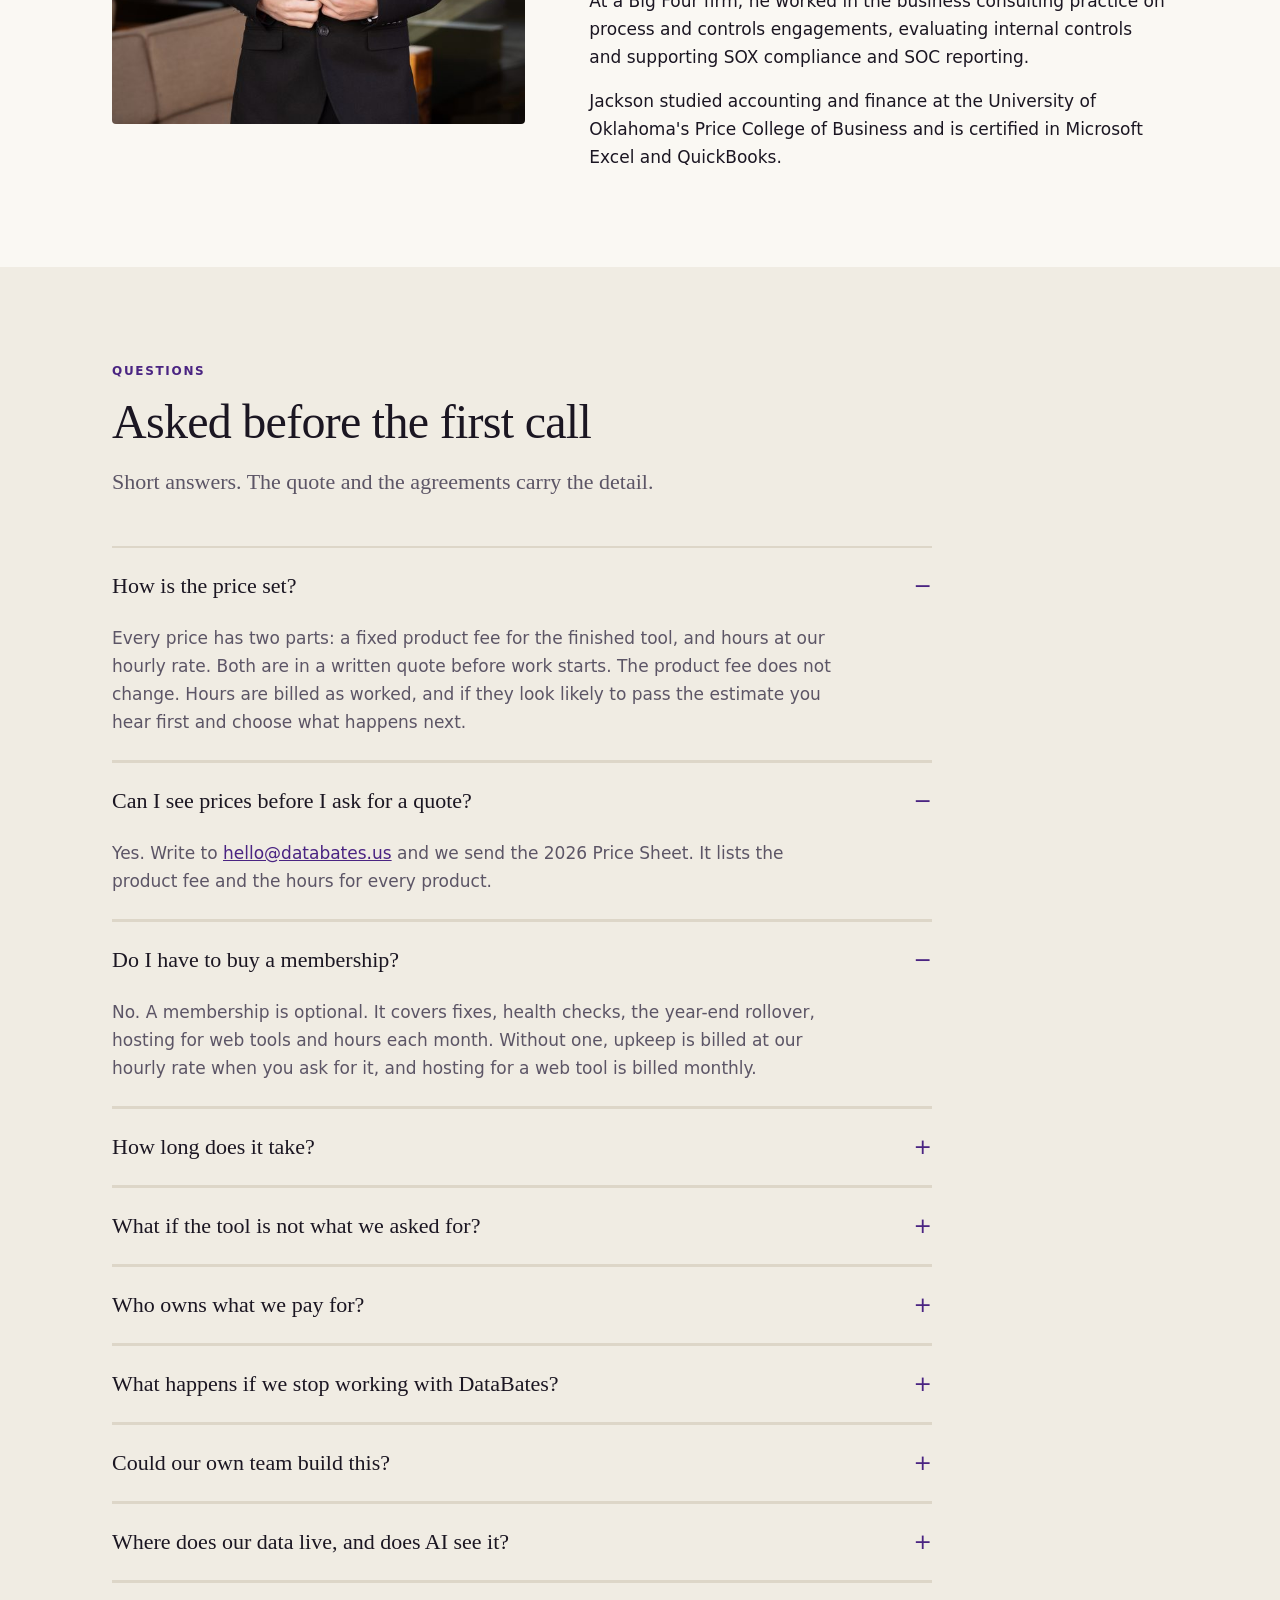
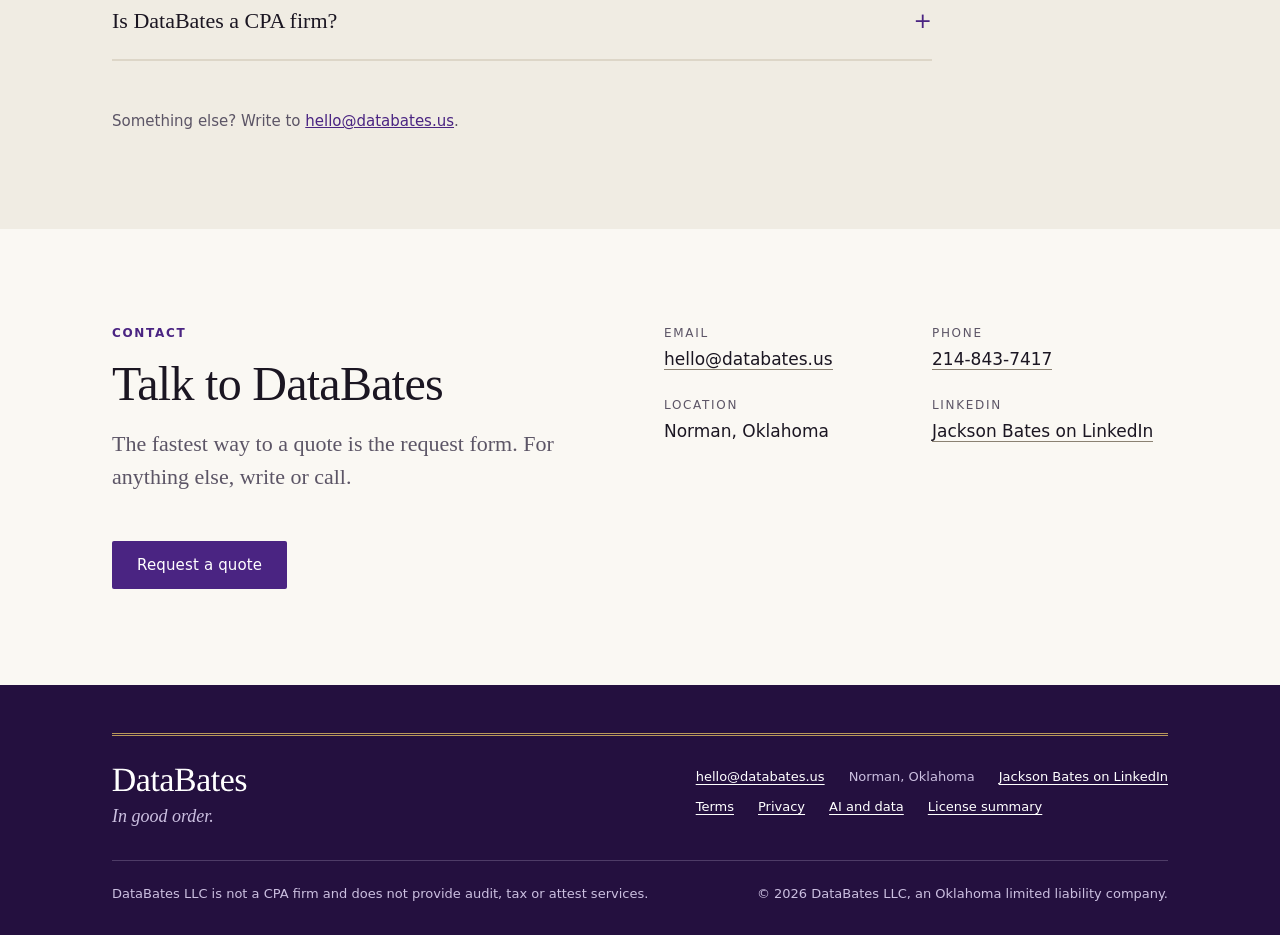
==== commit 6ea4e074: "Clean section URLs and Done with you wording" ====
--- a/index.html
+++ b/index.html
@@ -23,14 +23,14 @@
 <header class="header">
   <div class="wrap header__inner">
     <a href="/" aria-label="DataBates home"><img class="wordmark-img" src="/img/Logo_Wordmark_Royal.svg" alt="DataBates" width="152" height="26"></a>
-    <nav aria-label="Main"><ul class="nav"><li><a href="/#products">Products</a></li><li><a href="/#how">How it works</a></li><li><a href="/#about">About</a></li><li><a href="/#contact">Contact</a></li></ul></nav>
+    <nav aria-label="Main"><ul class="nav"><li><a href="/products/">Products</a></li><li><a href="/how/">How it works</a></li><li><a href="/about/">About</a></li><li><a href="/contact/">Contact</a></li></ul></nav>
     <div class="header__actions">
       <a class="btn btn--primary btn--small" href="/request/">Request a quote</a>
       <button class="btn btn--secondary btn--small menu-btn" type="button" aria-expanded="false" aria-controls="drawer" data-menu>Menu</button>
     </div>
   </div>
   <nav class="drawer" id="drawer" aria-label="Main, phone" data-drawer>
-    <div class="wrap"><ul><li><a href="/#products">Products</a></li><li><a href="/#how">How it works</a></li><li><a href="/#about">About</a></li><li><a href="/#contact">Contact</a></li><li><a href="/request/">Request a quote</a></li></ul></div>
+    <div class="wrap"><ul><li><a href="/products/">Products</a></li><li><a href="/how/">How it works</a></li><li><a href="/about/">About</a></li><li><a href="/contact/">Contact</a></li><li><a href="/request/">Request a quote</a></li></ul></div>
   </nav>
 </header>
 
@@ -87,10 +87,10 @@
         <p class="lead">Every team runs on a list: clients, engagements, returns, deadlines. DataBates puts that list in one place everyone can read.</p>
       </div>
       <ol class="pillars pillars--2">
-        <li class="pillar"><span class="pillar__num" aria-hidden="true">I</span><h3 class="pillar__title">Client accounting services</h3><p class="pillar__text">Every client has books, payroll and deadlines each month, and the status sits in a spreadsheet or a task tool that only one person can read. You get one tracker with a line for every client service: who owns it, when it is due and where it stands, with a calendar and a dashboard.</p><p class="pillar__start">Start with <a href="/#products">Tracker, Standard. Move it to the web when you are ready.</a></p></li>
-        <li class="pillar"><span class="pillar__num" aria-hidden="true">II</span><h3 class="pillar__title">Audit</h3><p class="pillar__text">Every engagement has requests out, work in review and dates that move, and the status lives in email. You get a tracker for the work around each engagement: open requests, owners, reviewers and due dates. It organizes the work. It does not perform or review it.</p><p class="pillar__start">Start with <a href="/#products">Tracker, Standard.</a></p></li>
-        <li class="pillar"><span class="pillar__num" aria-hidden="true">III</span><h3 class="pillar__title">Tax</h3><p class="pillar__text">Hundreds of returns move through the same stages at once, and the question is always who has it and what is missing. You get one line for every return: its stage, who has it, what is still needed from the client and the deadline. It tracks the returns. It does not prepare them.</p><p class="pillar__start">Start with <a href="/#products">Tracker, Standard.</a></p></li>
-        <li class="pillar"><span class="pillar__num" aria-hidden="true">IV</span><h3 class="pillar__title">Partners and firm administration</h3><p class="pillar__text">The firm&#x27;s picture gets pulled together by hand from email, calendars and each team&#x27;s files. You get a daily brief drawn from your email, calendar and tasks, one view across every team&#x27;s tracker, and a working model when a decision needs numbers.</p><p class="pillar__start">Start with <a href="/#products">AI workflow assessment, or Automated daily briefs.</a></p></li>
+        <li class="pillar"><span class="pillar__num" aria-hidden="true">I</span><h3 class="pillar__title">Client accounting services</h3><p class="pillar__text">Every client has books, payroll and deadlines each month, and the status sits in a spreadsheet or a task tool that only one person can read. You get one tracker with a line for every client service: who owns it, when it is due and where it stands, with a calendar and a dashboard.</p><p class="pillar__start">Start with <a href="/products/">Tracker, Standard. Move it to the web when you are ready.</a></p></li>
+        <li class="pillar"><span class="pillar__num" aria-hidden="true">II</span><h3 class="pillar__title">Audit</h3><p class="pillar__text">Every engagement has requests out, work in review and dates that move, and the status lives in email. You get a tracker for the work around each engagement: open requests, owners, reviewers and due dates. It organizes the work. It does not perform or review it.</p><p class="pillar__start">Start with <a href="/products/">Tracker, Standard.</a></p></li>
+        <li class="pillar"><span class="pillar__num" aria-hidden="true">III</span><h3 class="pillar__title">Tax</h3><p class="pillar__text">Hundreds of returns move through the same stages at once, and the question is always who has it and what is missing. You get one line for every return: its stage, who has it, what is still needed from the client and the deadline. It tracks the returns. It does not prepare them.</p><p class="pillar__start">Start with <a href="/products/">Tracker, Standard.</a></p></li>
+        <li class="pillar"><span class="pillar__num" aria-hidden="true">IV</span><h3 class="pillar__title">Partners and firm administration</h3><p class="pillar__text">The firm&#x27;s picture gets pulled together by hand from email, calendars and each team&#x27;s files. You get a daily brief drawn from your email, calendar and tasks, one view across every team&#x27;s tracker, and a working model when a decision needs numbers.</p><p class="pillar__start">Start with <a href="/products/">AI workflow assessment, or Automated daily briefs.</a></p></li>
       </ol>
       <div class="actions"><p class="small muted">Not on this list? If your team runs on a list, a tracker fits. Request a quote and say what you track.</p></div>
     </div>
@@ -110,7 +110,7 @@
       </div>
       <ol class="pillars">
         <li class="pillar"><span class="pillar__num" aria-hidden="true">I</span><h3 class="pillar__title">Done for you</h3><p class="pillar__text">DataBates builds it and hands it over.</p></li>
-        <li class="pillar"><span class="pillar__num" aria-hidden="true">II</span><h3 class="pillar__title">Done with you</h3><p class="pillar__text">Your team builds it and DataBates coaches.</p></li>
+        <li class="pillar"><span class="pillar__num" aria-hidden="true">II</span><h3 class="pillar__title">Done with you</h3><p class="pillar__text">DataBates builds it with your team and coaches them along the way.</p></li>
         <li class="pillar"><span class="pillar__num" aria-hidden="true">III</span><h3 class="pillar__title">Taught to you</h3><p class="pillar__text">A workshop where your team learns to build AI workflows and dashboards.</p></li>
       </ol>
       <div class="actions">
@@ -135,7 +135,7 @@
         <li class="pillar"><span class="pillar__num" aria-hidden="true">V</span><h3 class="pillar__title">Delivery and walkthrough</h3><p class="pillar__text">We walk the people who will run the tool through it. You have ten business days to flag anything that does not match the scope, and we fix it.</p></li>
         <li class="pillar"><span class="pillar__num" aria-hidden="true">VI</span><h3 class="pillar__title">Keep it in good order</h3><p class="pillar__text">Defects reported in the first 30 days are fixed at no charge. After that, a membership keeps the tool current, or you run it yourself.</p></li>
       </ol>
-      <p class="small muted" style="margin-top:var(--s12);max-width:var(--measure)">The steps are the same whether we build it, your team builds it with coaching, or we train your team.</p>
+      <p class="small muted" style="margin-top:var(--s12);max-width:var(--measure)">The steps are the same whether we build it for you, build it with your team, or train your team.</p>
     </div>
   </section>
 
@@ -221,7 +221,7 @@
         <h2 class="title">Asked before the first call</h2>
         <p class="lead">Short answers. The quote and the agreements carry the detail.</p>
       </div>
-      <ul class="faq"><li class="faq__item"><details class="faq__item" open><summary class="faq__q">How is the price set?</summary><div class="faq__a"><p>Every price has two parts: a fixed product fee for the finished tool, and hours at our hourly rate. Both are in a written quote before work starts. The product fee does not change. Hours are billed as worked, and if they look likely to pass the estimate you hear first and choose what happens next.</p></div></details></li><li class="faq__item"><details class="faq__item" open><summary class="faq__q">Can I see prices before I ask for a quote?</summary><div class="faq__a"><p>Yes. Write to <a href="mailto:hello@databates.us">hello@databates.us</a> and we send the 2026 Price Sheet. It lists the product fee and the hours for every product.</p></div></details></li><li class="faq__item"><details class="faq__item" open><summary class="faq__q">Do I have to buy a membership?</summary><div class="faq__a"><p>No. A membership is optional. It covers fixes, health checks, the year-end rollover, hosting for web tools and hours each month. Without one, upkeep is billed at our hourly rate when you ask for it, and hosting for a web tool is billed monthly.</p></div></details></li><li class="faq__item"><details class="faq__item" ><summary class="faq__q">How long does it take?</summary><div class="faq__a"><p>It depends on the tool. Your quote gives the hours, and your scope of work gives a kickoff date, a delivery date and a walkthrough date. If something we need from you runs late, the dates move by the same amount.</p></div></details></li><li class="faq__item"><details class="faq__item" ><summary class="faq__q">What if the tool is not what we asked for?</summary><div class="faq__a"><p>You have ten business days after delivery to tell us about anything that does not match the scope, and we fix it. Defects reported in the first 30 days are fixed at no charge.</p></div></details></li><li class="faq__item"><details class="faq__item" ><summary class="faq__q">Who owns what we pay for?</summary><div class="faq__a"><p>Your data is yours. So are the reports, memos and models we write for you, once they are paid for. A tool, such as a tracker or a web app, stays ours, and your firm gets a license to use and change it that does not expire. The <a href="/license/">License summary</a> has the details.</p></div></details></li><li class="faq__item"><details class="faq__item" ><summary class="faq__q">What happens if we stop working with DataBates?</summary><div class="faq__a"><p>You keep using the tool. If we host it for you, we move the hosting, the database and the code into accounts you control, and hand over the admin login and the Owner's Guide. The handoff time is billed at our hourly rate.</p></div></details></li><li class="faq__item"><details class="faq__item" ><summary class="faq__q">Could our own team build this?</summary><div class="faq__a"><p>Yes. You can have it done for you, build it yourselves with our coaching, or have your team taught in a workshop. What your team builds is yours.</p></div></details></li><li class="faq__item"><details class="faq__item" ><summary class="faq__q">Where does our data live, and does AI see it?</summary><div class="faq__a"><p>A web tool gets a database set up for your firm alone, and only your firm's email addresses can sign up. We use AI to build your tool, so it reads the files you send us, with model training turned off. There is no AI inside a tracker or a dashboard. The <a href="/ai-and-data/">AI and data page</a> has the rest.</p></div></details></li><li class="faq__item"><details class="faq__item" ><summary class="faq__q">Is DataBates a CPA firm?</summary><div class="faq__a"><p>No. DataBates LLC is not a CPA firm and does not provide audit, tax or attest services. A tool organizes your work. Your firm stays responsible for the work itself.</p></div></details></li></ul>
+      <ul class="faq"><li class="faq__item"><details class="faq__item" open><summary class="faq__q">How is the price set?</summary><div class="faq__a"><p>Every price has two parts: a fixed product fee for the finished tool, and hours at our hourly rate. Both are in a written quote before work starts. The product fee does not change. Hours are billed as worked, and if they look likely to pass the estimate you hear first and choose what happens next.</p></div></details></li><li class="faq__item"><details class="faq__item" open><summary class="faq__q">Can I see prices before I ask for a quote?</summary><div class="faq__a"><p>Yes. Write to <a href="mailto:hello@databates.us">hello@databates.us</a> and we send the 2026 Price Sheet. It lists the product fee and the hours for every product.</p></div></details></li><li class="faq__item"><details class="faq__item" open><summary class="faq__q">Do I have to buy a membership?</summary><div class="faq__a"><p>No. A membership is optional. It covers fixes, health checks, the year-end rollover, hosting for web tools and hours each month. Without one, upkeep is billed at our hourly rate when you ask for it, and hosting for a web tool is billed monthly.</p></div></details></li><li class="faq__item"><details class="faq__item" ><summary class="faq__q">How long does it take?</summary><div class="faq__a"><p>It depends on the tool. Your quote gives the hours, and your scope of work gives a kickoff date, a delivery date and a walkthrough date. If something we need from you runs late, the dates move by the same amount.</p></div></details></li><li class="faq__item"><details class="faq__item" ><summary class="faq__q">What if the tool is not what we asked for?</summary><div class="faq__a"><p>You have ten business days after delivery to tell us about anything that does not match the scope, and we fix it. Defects reported in the first 30 days are fixed at no charge.</p></div></details></li><li class="faq__item"><details class="faq__item" ><summary class="faq__q">Who owns what we pay for?</summary><div class="faq__a"><p>Your data is yours. So are the reports, memos and models we write for you, once they are paid for. A tool, such as a tracker or a web app, stays ours, and your firm gets a license to use and change it that does not expire. The <a href="/license/">License summary</a> has the details.</p></div></details></li><li class="faq__item"><details class="faq__item" ><summary class="faq__q">What happens if we stop working with DataBates?</summary><div class="faq__a"><p>You keep using the tool. If we host it for you, we move the hosting, the database and the code into accounts you control, and hand over the admin login and the Owner's Guide. The handoff time is billed at our hourly rate.</p></div></details></li><li class="faq__item"><details class="faq__item" ><summary class="faq__q">Could our own team build this?</summary><div class="faq__a"><p>Yes. You can have it done for you, have DataBates build it with your team and coach them along the way, or have your team taught in a workshop. What your team builds after a workshop is yours.</p></div></details></li><li class="faq__item"><details class="faq__item" ><summary class="faq__q">Where does our data live, and does AI see it?</summary><div class="faq__a"><p>A web tool gets a database set up for your firm alone, and only your firm's email addresses can sign up. We use AI to build your tool, so it reads the files you send us, with model training turned off. There is no AI inside a tracker or a dashboard. The <a href="/ai-and-data/">AI and data page</a> has the rest.</p></div></details></li><li class="faq__item"><details class="faq__item" ><summary class="faq__q">Is DataBates a CPA firm?</summary><div class="faq__a"><p>No. DataBates LLC is not a CPA firm and does not provide audit, tax or attest services. A tool organizes your work. Your firm stays responsible for the work itself.</p></div></details></li></ul>
       <div class="actions"><p class="small muted">Something else? Write to <a href="mailto:hello@databates.us">hello@databates.us</a>.</p></div>
     </div>
   </section>
--- a/css/site.css
+++ b/css/site.css
@@ -0,0 +1,250 @@
+/* DataBates. databates.us. Tokens, components and page styles in one file. */
+
+@font-face { font-family: "Tinos"; src: url("../fonts/Tinos-Regular.woff2") format("woff2"); font-weight: 400; font-style: normal; font-display: swap; }
+@font-face { font-family: "Tinos"; src: url("../fonts/Tinos-Italic.woff2") format("woff2"); font-weight: 400; font-style: italic; font-display: swap; }
+
+:root {
+  --paper: #faf8f3; --paper-raised: #ffffff; --paper-sunk: #f0ece3;
+  --rule: #ddd6c8; --rule-strong: #8a8172;
+  --ink: #1b1622; --ink-muted: #5c5566;
+  --royal: #4a2482; --royal-deep: #24103f; --royal-press: #3a1a69; --royal-tint: #ede8f5;
+  --on-royal: #ffffff; --on-royal-muted: #cbbfe0; --gilt: #b8975a;
+  --danger: #9b1c1c; --danger-tint: #fbecea;
+  --shadow-frame: 0 24px 60px rgba(27, 22, 34, 0.14);
+  --s1: 4px; --s2: 8px; --s3: 12px; --s4: 16px; --s6: 24px; --s8: 32px; --s12: 48px; --s16: 64px; --s24: 96px; --s32: 128px;
+  --radius-sm: 2px; --radius-md: 4px; --radius-lg: 12px;
+  --page-max: 1120px; --measure: 640px;
+  --serif: "Times New Roman", Times, Tinos, serif;
+  --sans: -apple-system, BlinkMacSystemFont, "Segoe UI", system-ui, "Helvetica Neue", Arial, sans-serif;
+}
+
+* { box-sizing: border-box; }
+html { scroll-behavior: smooth; -webkit-text-size-adjust: 100%; }
+@media (prefers-reduced-motion: reduce) { html { scroll-behavior: auto; } }
+body { margin: 0; background: var(--paper); color: var(--ink); font-family: var(--sans); font-size: 17px; line-height: 28px; -webkit-font-smoothing: antialiased; overflow-x: hidden; }
+img { max-width: 100%; }
+a { color: var(--royal); }
+:focus-visible { outline: 2px solid var(--royal); outline-offset: 2px; }
+.sr { position: absolute; width: 1px; height: 1px; overflow: hidden; clip: rect(0 0 0 0); white-space: nowrap; }
+
+/* Type */
+.display, .title, .heading, .subheading, .lead, .quote { margin: 0; font-family: var(--serif); font-weight: 400; color: var(--ink); }
+.display { font-size: clamp(42px, 6.4vw, 76px); line-height: 1.05; letter-spacing: -0.02em; text-wrap: pretty; }
+.title { font-size: clamp(32px, 4.4vw, 48px); line-height: 1.12; letter-spacing: -0.015em; text-wrap: balance; }
+.heading { font-size: clamp(26px, 3vw, 32px); line-height: 1.19; letter-spacing: -0.01em; text-wrap: balance; }
+.subheading { font-size: 24px; line-height: 30px; }
+.lead { font-size: clamp(19px, 2vw, 22px); line-height: 1.5; color: var(--ink-muted); }
+.quote { font-size: clamp(28px, 3.4vw, 40px); line-height: 1.2; font-style: italic; letter-spacing: -0.01em; text-wrap: balance; }
+.eyebrow { margin: 0; font-size: 12px; line-height: 16px; font-weight: 600; letter-spacing: 0.14em; text-transform: uppercase; color: var(--royal); }
+.body { margin: 0; font-size: 17px; line-height: 28px; }
+.small { margin: 0; font-size: 15px; line-height: 24px; }
+.caption { margin: 0; font-size: 13px; line-height: 18px; color: var(--ink-muted); }
+.muted { color: var(--ink-muted); }
+p { margin: 0; }
+p + p { margin-top: var(--s4); }
+
+/* Layout */
+.wrap { max-width: var(--page-max); margin: 0 auto; padding-left: var(--s8); padding-right: var(--s8); }
+.section { padding: var(--s24) 0; }
+.section--sunk { background: var(--paper-sunk); }
+.section-head { max-width: var(--measure); }
+.section-head .eyebrow { margin-bottom: var(--s4); }
+.section-head .lead { margin-top: var(--s4); }
+.grid-2 { display: grid; grid-template-columns: repeat(2, minmax(0, 1fr)); gap: var(--s12); }
+.grid-3 { display: grid; grid-template-columns: repeat(3, minmax(0, 1fr)); gap: var(--s12); }
+@media (max-width: 760px) {
+  .wrap { padding-left: var(--s6); padding-right: var(--s6); }
+  .section { padding: var(--s16) 0; }
+  .grid-2, .grid-3 { grid-template-columns: 1fr; gap: var(--s8); }
+}
+
+/* Buttons and links */
+.btn { display: inline-flex; align-items: center; justify-content: center; gap: var(--s2); min-height: 48px; padding: 0 var(--s6); font-family: var(--sans); font-size: 15px; line-height: 20px; font-weight: 500; letter-spacing: 0.01em; border: 1px solid transparent; border-radius: var(--radius-sm); text-decoration: none; cursor: pointer; white-space: nowrap; transition: background-color .15s ease, border-color .15s ease, color .15s ease; }
+.btn--primary { background: var(--royal); color: var(--on-royal); }
+.btn--primary:hover, .btn--primary:active { background: var(--royal-press); }
+.btn--secondary { background: transparent; color: var(--royal); border-color: var(--royal); }
+.btn--secondary:hover { background: var(--royal-tint); }
+.btn--on-royal { background: var(--on-royal); color: var(--royal-deep); }
+.btn--on-royal:hover { background: var(--royal-tint); }
+.btn--small { min-height: 40px; padding: 0 var(--s4); }
+.btn[disabled] { background: var(--paper-sunk); color: var(--ink-muted); border-color: var(--rule); cursor: not-allowed; }
+.link { font-family: var(--sans); font-size: 15px; line-height: 20px; font-weight: 500; letter-spacing: 0.01em; color: var(--royal); text-decoration: underline; text-decoration-thickness: 1px; text-underline-offset: 5px; }
+.link:hover { text-decoration-thickness: 2px; }
+.link--arrow::after { content: "\2192"; display: inline-block; margin-left: var(--s2); }
+.band .link, .footer a { color: var(--on-royal); }
+.band .btn:focus-visible, .band .link:focus-visible, .footer a:focus-visible { outline-color: var(--on-royal); }
+.actions { display: flex; align-items: center; flex-wrap: wrap; gap: var(--s6) var(--s8); margin-top: var(--s12); }
+
+/* Header */
+.header { position: sticky; top: 0; z-index: 20; background: rgba(250, 248, 243, 0.92); backdrop-filter: saturate(140%) blur(10px); -webkit-backdrop-filter: saturate(140%) blur(10px); border-bottom: 1px solid var(--rule); }
+.header__inner { display: flex; align-items: center; justify-content: space-between; gap: var(--s8); padding-top: var(--s4); padding-bottom: var(--s4); }
+.wordmark-img { display: block; height: 26px; width: auto; }
+.nav { display: flex; align-items: center; gap: var(--s8); margin: 0; padding: 0; list-style: none; }
+.nav a { font-size: 15px; line-height: 24px; color: var(--ink); text-decoration: none; }
+.nav a:hover { color: var(--royal); }
+.header__actions { display: flex; align-items: center; gap: var(--s4); }
+.menu-btn { display: none; }
+.drawer { display: none; }
+@media (max-width: 860px) {
+  .header .nav { display: none; }
+  .menu-btn { display: inline-flex; }
+  .drawer { display: none; border-bottom: 1px solid var(--rule); background: var(--paper); }
+  .drawer[data-open="true"] { display: block; }
+  .drawer ul { list-style: none; margin: 0; padding: var(--s2) 0 var(--s4); }
+  .drawer a { display: block; padding: var(--s3) 0; font-family: var(--serif); font-size: 22px; color: var(--ink); text-decoration: none; border-bottom: 1px solid var(--rule); }
+  .drawer li:last-child a { border-bottom: 0; }
+}
+@media (max-width: 520px) { .header__actions .btn--primary { display: none; } }
+
+/* Hero */
+.hero { padding-top: var(--s32); padding-bottom: var(--s16); }
+.hero .display { max-width: 760px; margin-top: var(--s6); }
+.hero .lead { max-width: var(--measure); margin-top: var(--s6); }
+@media (max-width: 760px) { .hero { padding-top: var(--s16); padding-bottom: var(--s12); } }
+
+/* Product frame */
+.demo { padding-bottom: var(--s24); }
+.frame { overflow: hidden; background: var(--paper-raised); border: 1px solid var(--rule); border-radius: var(--radius-lg); box-shadow: var(--shadow-frame); }
+.frame__bar { display: flex; align-items: center; justify-content: space-between; gap: var(--s4); padding: var(--s3) var(--s6); border-bottom: 1px solid var(--rule); font-size: 13px; line-height: 18px; color: var(--ink-muted); }
+.frame__bar b { font-weight: 500; color: var(--ink); }
+.frame__scroll { overflow-x: auto; -webkit-overflow-scrolling: touch; }
+.frame__stats { display: grid; grid-template-columns: repeat(4, 1fr); border-bottom: 1px solid var(--rule); }
+.frame__stat { padding: var(--s4) var(--s6); border-right: 1px solid var(--rule); }
+.frame__stat:last-child { border-right: 0; }
+.frame__stat .n { font-family: var(--serif); font-size: 30px; line-height: 34px; color: var(--ink); }
+.frame__stat .l { font-size: 12px; line-height: 16px; letter-spacing: 0.1em; text-transform: uppercase; color: var(--ink-muted); }
+@media (max-width: 640px) { .frame__stats { grid-template-columns: repeat(2, 1fr); } .frame__stat:nth-child(2) { border-right: 0; } .frame__stat:nth-child(-n+2) { border-bottom: 1px solid var(--rule); } }
+.tbl { width: 100%; min-width: 680px; border-collapse: collapse; font-size: 15px; line-height: 24px; }
+.tbl th { padding: var(--s3) var(--s6); text-align: left; font-size: 12px; line-height: 16px; font-weight: 600; letter-spacing: 0.14em; text-transform: uppercase; color: var(--ink-muted); background: var(--paper-sunk); white-space: nowrap; }
+.tbl td { padding: var(--s3) var(--s6); border-top: 1px solid var(--rule); white-space: nowrap; }
+.chip { display: inline-block; padding: 2px var(--s3); border-radius: var(--radius-sm); font-size: 13px; line-height: 18px; font-weight: 500; background: var(--paper-sunk); color: var(--ink); white-space: nowrap; }
+.chip--royal { background: var(--royal-tint); color: var(--royal); }
+.chip--solid { background: var(--royal); color: var(--on-royal); }
+.demo .caption { margin-top: var(--s6); text-align: center; }
+@media (max-width: 760px) { .demo { padding-bottom: var(--s16); } }
+
+/* Pillars and numbered blocks */
+.pillars { display: grid; grid-template-columns: repeat(3, minmax(0, 1fr)); gap: var(--s12); margin: var(--s12) 0 0; padding: 0; list-style: none; }
+.pillars--2 { grid-template-columns: repeat(2, minmax(0, 1fr)); row-gap: var(--s16); }
+.pillar { border-top: 1px solid var(--ink); padding-top: var(--s6); }
+.pillar__num { font-family: var(--serif); font-size: 20px; line-height: 24px; color: var(--royal); }
+.pillar__title { margin: var(--s4) 0 var(--s2); font-family: var(--serif); font-weight: 400; font-size: 24px; line-height: 30px; color: var(--ink); }
+.pillar__text { margin: 0; font-size: 17px; line-height: 28px; color: var(--ink-muted); max-width: 440px; }
+.pillar__start { margin-top: var(--s4); font-size: 13px; line-height: 18px; color: var(--ink-muted); }
+.pillar__start a { color: var(--royal); }
+@media (max-width: 760px) { .pillars, .pillars--2 { grid-template-columns: 1fr; gap: var(--s8); } }
+
+/* Product rows */
+.group { margin-top: var(--s16); }
+.group:first-of-type { margin-top: var(--s12); }
+.group__head { display: flex; align-items: baseline; flex-wrap: wrap; gap: var(--s2) var(--s4); padding-bottom: var(--s3); border-bottom: 1px solid var(--ink); }
+.group__head .small { color: var(--ink-muted); }
+.rows { margin: 0; padding: 0; list-style: none; }
+.row { display: grid; grid-template-columns: minmax(0, 2fr) minmax(0, 3fr); gap: var(--s4) var(--s8); padding: var(--s4) 0; border-bottom: 1px solid var(--rule); }
+.row__name { font-family: var(--serif); font-size: 21px; line-height: 28px; color: var(--ink); }
+.row__name small { font-family: var(--sans); font-size: 13px; color: var(--ink-muted); margin-left: var(--s2); }
+.row__text { margin: 0; color: var(--ink-muted); }
+@media (max-width: 640px) { .row { grid-template-columns: 1fr; gap: var(--s1); } }
+
+/* Memberships */
+.tiers { display: grid; grid-template-columns: repeat(3, minmax(0, 1fr)); gap: var(--s6); margin-top: var(--s12); }
+.tier { background: var(--paper-raised); border: 1px solid var(--rule); border-radius: var(--radius-md); padding: var(--s8) var(--s6); }
+.tier__name { font-family: var(--serif); font-size: 28px; line-height: 32px; margin: 0 0 var(--s2); }
+.tier__cover { margin: var(--s2) 0 0; color: var(--ink-muted); }
+.tier__meta { margin: var(--s6) 0 0; padding: var(--s4) 0 0; border-top: 1px solid var(--rule); font-size: 15px; line-height: 24px; }
+.tier__meta b { font-weight: 500; }
+@media (max-width: 860px) { .tiers { grid-template-columns: 1fr; } }
+
+/* Band */
+.band { background: var(--royal-deep); color: var(--on-royal); padding: var(--s24) 0; }
+.band__rule { width: var(--s12); height: 1px; margin: 0 0 var(--s6); border: 0; background: var(--gilt); }
+.band .eyebrow { color: var(--gilt); }
+.band .quote, .band .title, .band .heading { color: var(--on-royal); }
+.band__text { margin: 0; font-size: 17px; line-height: 28px; color: var(--on-royal-muted); max-width: var(--measure); }
+.band .stack { display: grid; gap: var(--s6); max-width: 760px; }
+@media (max-width: 760px) { .band { padding: var(--s16) 0; } }
+
+/* FAQ */
+.faq { margin: var(--s12) 0 0; padding: 0; list-style: none; max-width: 820px; }
+.faq__item { border-top: 1px solid var(--rule); }
+.faq__item:last-child { border-bottom: 1px solid var(--rule); }
+.faq__q { display: flex; align-items: baseline; justify-content: space-between; gap: var(--s6); width: 100%; margin: 0; padding: var(--s6) 0; background: none; border: 0; text-align: left; font-family: var(--serif); font-size: 22px; line-height: 28px; color: var(--ink); cursor: pointer; }
+.faq__q::after { content: "+"; font-family: var(--sans); font-size: 22px; color: var(--royal); flex: none; }
+.faq__item[open] .faq__q::after { content: "\2212"; }
+.faq__a { padding: 0 0 var(--s6); color: var(--ink-muted); max-width: 720px; }
+.faq summary { list-style: none; }
+.faq summary::-webkit-details-marker { display: none; }
+
+/* Founder */
+.founder { display: grid; grid-template-columns: minmax(0, 5fr) minmax(0, 7fr); gap: var(--s16); align-items: start; }
+.founder img { display: block; width: 100%; height: auto; border-radius: var(--radius-md); }
+.founder__name { margin: var(--s6) 0 0; font-family: var(--serif); font-weight: 400; font-size: 28px; line-height: 32px; }
+.founder__body { margin-top: var(--s6); }
+@media (max-width: 760px) { .founder { grid-template-columns: 1fr; gap: var(--s8); } .founder img { max-width: 420px; } }
+
+/* Contact */
+.contact { display: grid; grid-template-columns: minmax(0, 1fr) minmax(0, 1fr); gap: var(--s12); align-items: start; }
+.contact dl { margin: 0; display: grid; grid-template-columns: 1fr 1fr; gap: var(--s6) var(--s8); }
+.contact dt { font-size: 12px; line-height: 16px; letter-spacing: 0.14em; text-transform: uppercase; color: var(--ink-muted); margin-bottom: var(--s1); }
+.contact dd { margin: 0; font-size: 17px; line-height: 28px; }
+.contact dd a { color: var(--ink); text-decoration: none; border-bottom: 1px solid var(--rule-strong); }
+.contact dd a:hover { color: var(--royal); border-color: var(--royal); }
+@media (max-width: 760px) { .contact { grid-template-columns: 1fr; } }
+@media (max-width: 480px) { .contact dl { grid-template-columns: 1fr; } }
+
+/* Footer */
+.footer { background: var(--royal-deep); color: var(--on-royal-muted); padding: var(--s12) 0 var(--s8); font-size: 13px; line-height: 18px; }
+.footer__rule { height: 3px; margin: 0 0 var(--s8); border: 0; border-top: 1px solid var(--gilt); border-bottom: 1px solid var(--gilt); background: transparent; }
+.footer__top { display: flex; flex-wrap: wrap; justify-content: space-between; gap: var(--s8); align-items: flex-start; }
+.footer__tag { font-family: var(--serif); font-style: italic; font-size: 18px; line-height: 24px; color: var(--on-royal-muted); margin-top: var(--s3); }
+.footer__cols { display: flex; flex-wrap: wrap; gap: var(--s4) var(--s6); margin: 0; padding: 0; list-style: none; }
+.footer a { color: var(--on-royal); text-decoration: underline; text-underline-offset: 3px; }
+.footer__bottom { margin-top: var(--s8); padding-top: var(--s6); border-top: 1px solid rgba(203, 191, 224, 0.25); display: flex; flex-wrap: wrap; justify-content: space-between; gap: var(--s3) var(--s8); }
+.footer__bottom p { margin: 0; }
+
+/* Inner pages */
+.page { padding: var(--s16) 0 var(--s24); }
+.page .section-head { margin-bottom: var(--s12); }
+.prose { max-width: 720px; }
+.prose h2 { font-family: var(--serif); font-weight: 400; font-size: 24px; line-height: 30px; margin: var(--s12) 0 var(--s3); }
+.prose h2:first-child { margin-top: 0; }
+.prose p { margin: 0 0 var(--s4); color: var(--ink); }
+.prose ul { margin: 0 0 var(--s4); padding-left: 1.2em; }
+.prose li { margin-bottom: var(--s2); }
+.prose .muted { color: var(--ink-muted); }
+.blocks { margin: 0; padding: 0; list-style: none; max-width: 820px; }
+.block { display: grid; grid-template-columns: 56px minmax(0, 1fr); gap: var(--s4); padding: var(--s8) 0; border-top: 1px solid var(--rule); }
+.block__num { font-family: var(--serif); font-size: 22px; line-height: 30px; color: var(--royal); }
+.block__title { margin: 0 0 var(--s2); font-family: var(--serif); font-weight: 400; font-size: 24px; line-height: 30px; }
+.block ul { margin: 0; padding-left: 1.2em; color: var(--ink-muted); }
+.block p { color: var(--ink-muted); }
+.pair { display: grid; grid-template-columns: 1fr 1fr; gap: var(--s12); }
+@media (max-width: 760px) { .pair { grid-template-columns: 1fr; gap: 0; } }
+.notice { margin-top: var(--s12); padding-top: var(--s6); border-top: 1px solid var(--rule); font-size: 13px; line-height: 18px; color: var(--ink-muted); max-width: 720px; }
+
+/* Form */
+.form { max-width: 720px; display: grid; gap: var(--s8); }
+.field { display: grid; gap: var(--s2); }
+.field__label { font-size: 15px; line-height: 20px; font-weight: 500; letter-spacing: 0.01em; }
+.field__opt { font-weight: 400; color: var(--ink-muted); }
+.field__hint { font-size: 13px; line-height: 18px; color: var(--ink-muted); }
+.input { width: 100%; height: 48px; padding: 0 var(--s4); font-family: var(--sans); font-size: 17px; line-height: 28px; color: var(--ink); background: var(--paper-raised); border: 1px solid var(--rule-strong); border-radius: var(--radius-sm); appearance: none; -webkit-appearance: none; }
+textarea.input { height: auto; min-height: 140px; padding: var(--s3) var(--s4); resize: vertical; }
+select.input { background-image: url("data:image/svg+xml;utf8,<svg xmlns='http://www.w3.org/2000/svg' width='12' height='8'><path d='M1 1l5 5 5-5' fill='none' stroke='%235c5566' stroke-width='1.5'/></svg>"); background-repeat: no-repeat; background-position: right var(--s4) center; padding-right: var(--s8); }
+.input:hover { border-color: var(--ink); }
+.input:focus-visible { outline: 2px solid var(--royal); outline-offset: 1px; border-color: var(--royal); }
+.field--error .input { border-color: var(--danger); }
+.field__error { font-size: 13px; line-height: 18px; color: var(--danger); }
+.checks { display: grid; gap: var(--s3); margin: 0; padding: 0; list-style: none; }
+.check { display: flex; align-items: flex-start; gap: var(--s3); font-size: 17px; line-height: 28px; }
+.check input { width: 18px; height: 18px; margin: 5px 0 0; accent-color: var(--royal); flex: none; }
+.check small { display: block; font-size: 13px; line-height: 18px; color: var(--ink-muted); }
+fieldset { border: 0; margin: 0; padding: 0; min-width: 0; }
+legend { padding: 0; }
+.message { padding: var(--s4) var(--s6); border-radius: var(--radius-md); font-size: 15px; line-height: 24px; }
+.message--confirm { background: var(--royal-tint); color: var(--ink); }
+.message--error { background: var(--danger-tint); color: var(--danger); }
+.hp { position: absolute; left: -9999px; top: -9999px; height: 0; overflow: hidden; }
+.done { max-width: 640px; }
+.done .title { margin-top: var(--s4); }
+.done .lead { margin-top: var(--s6); }
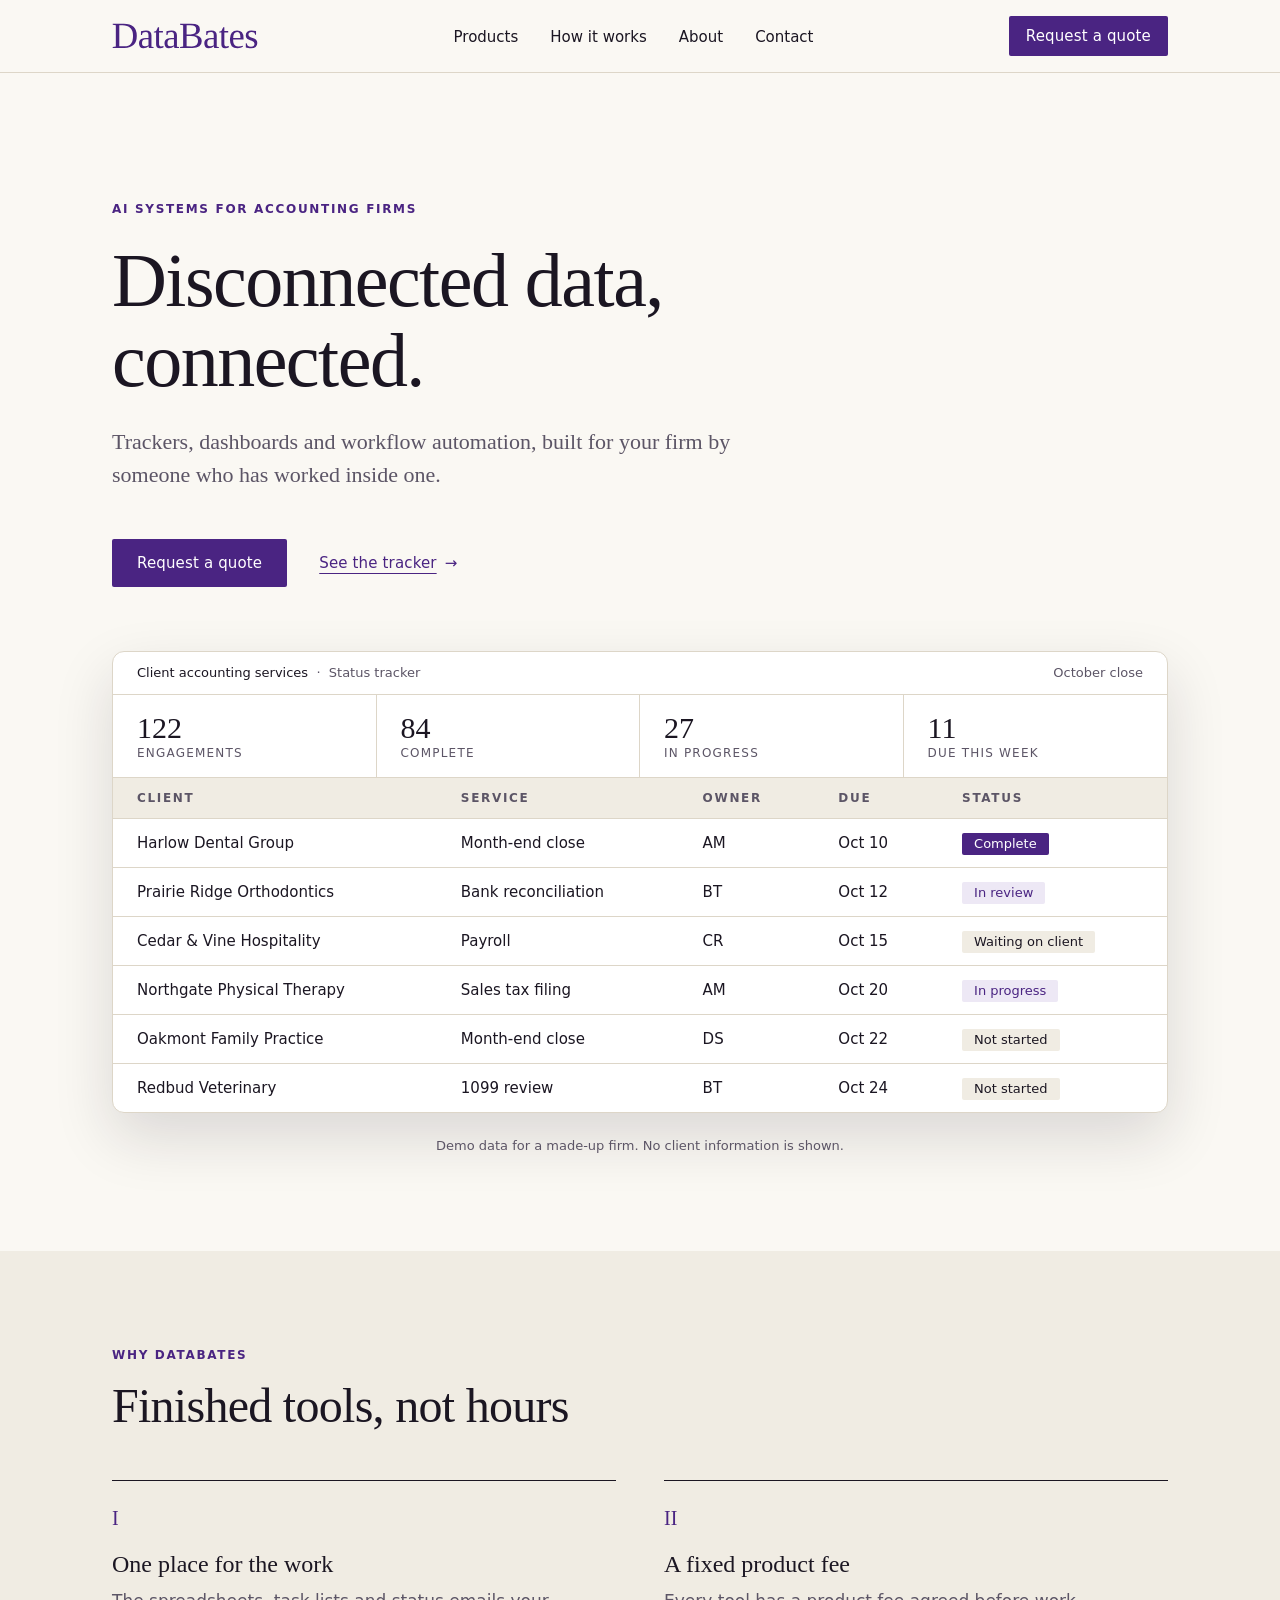
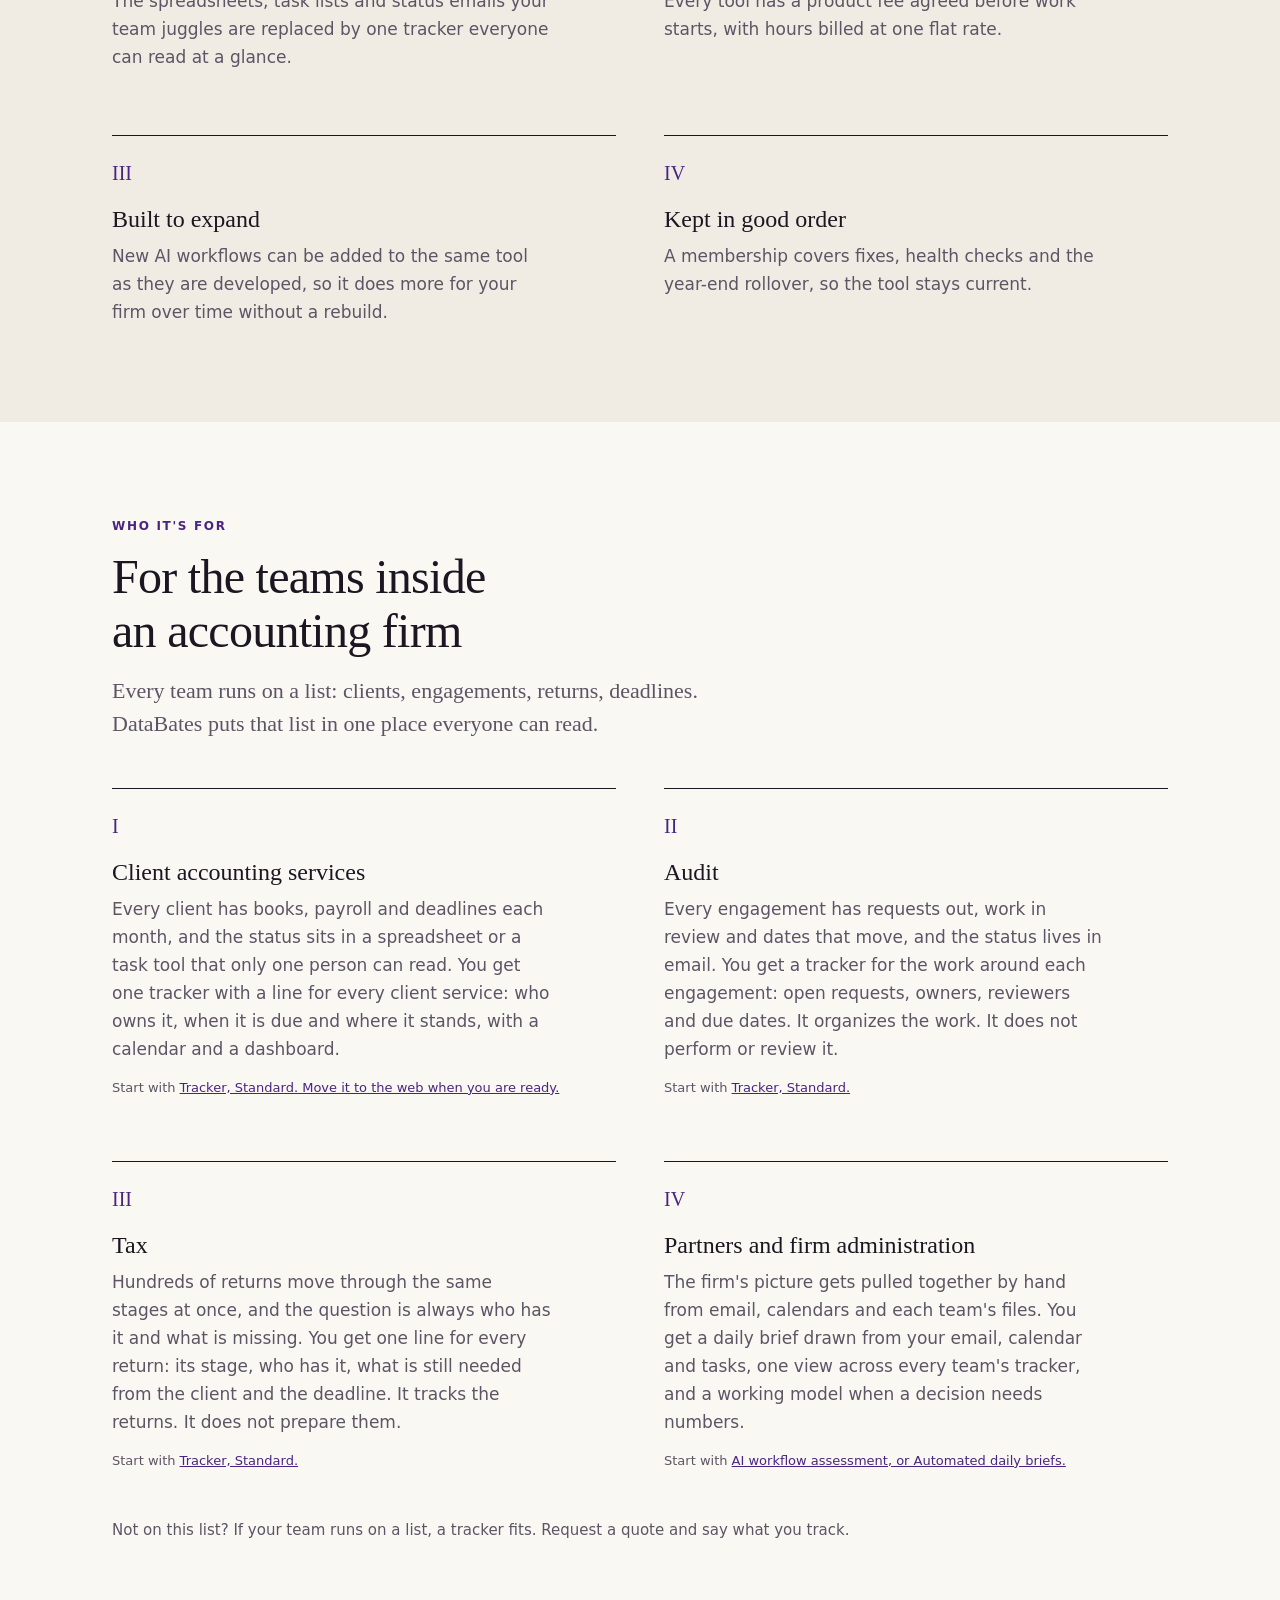
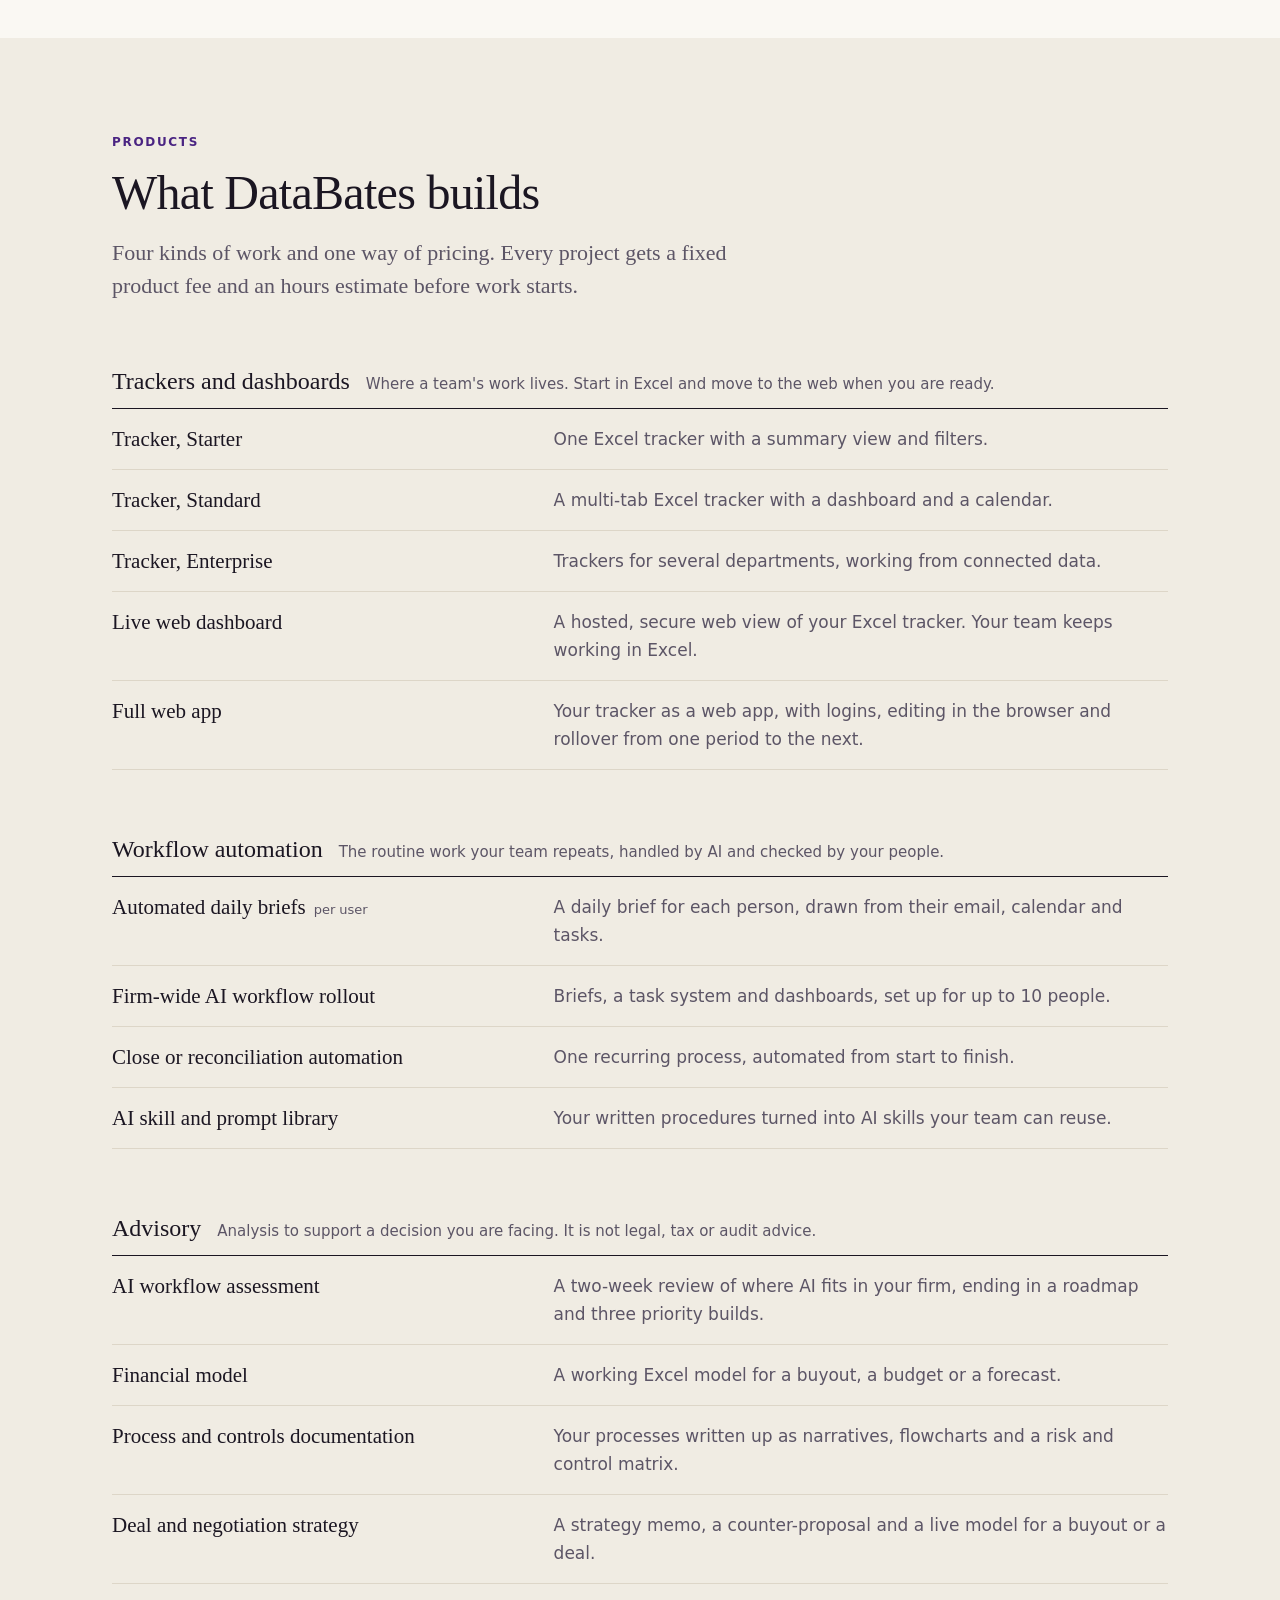
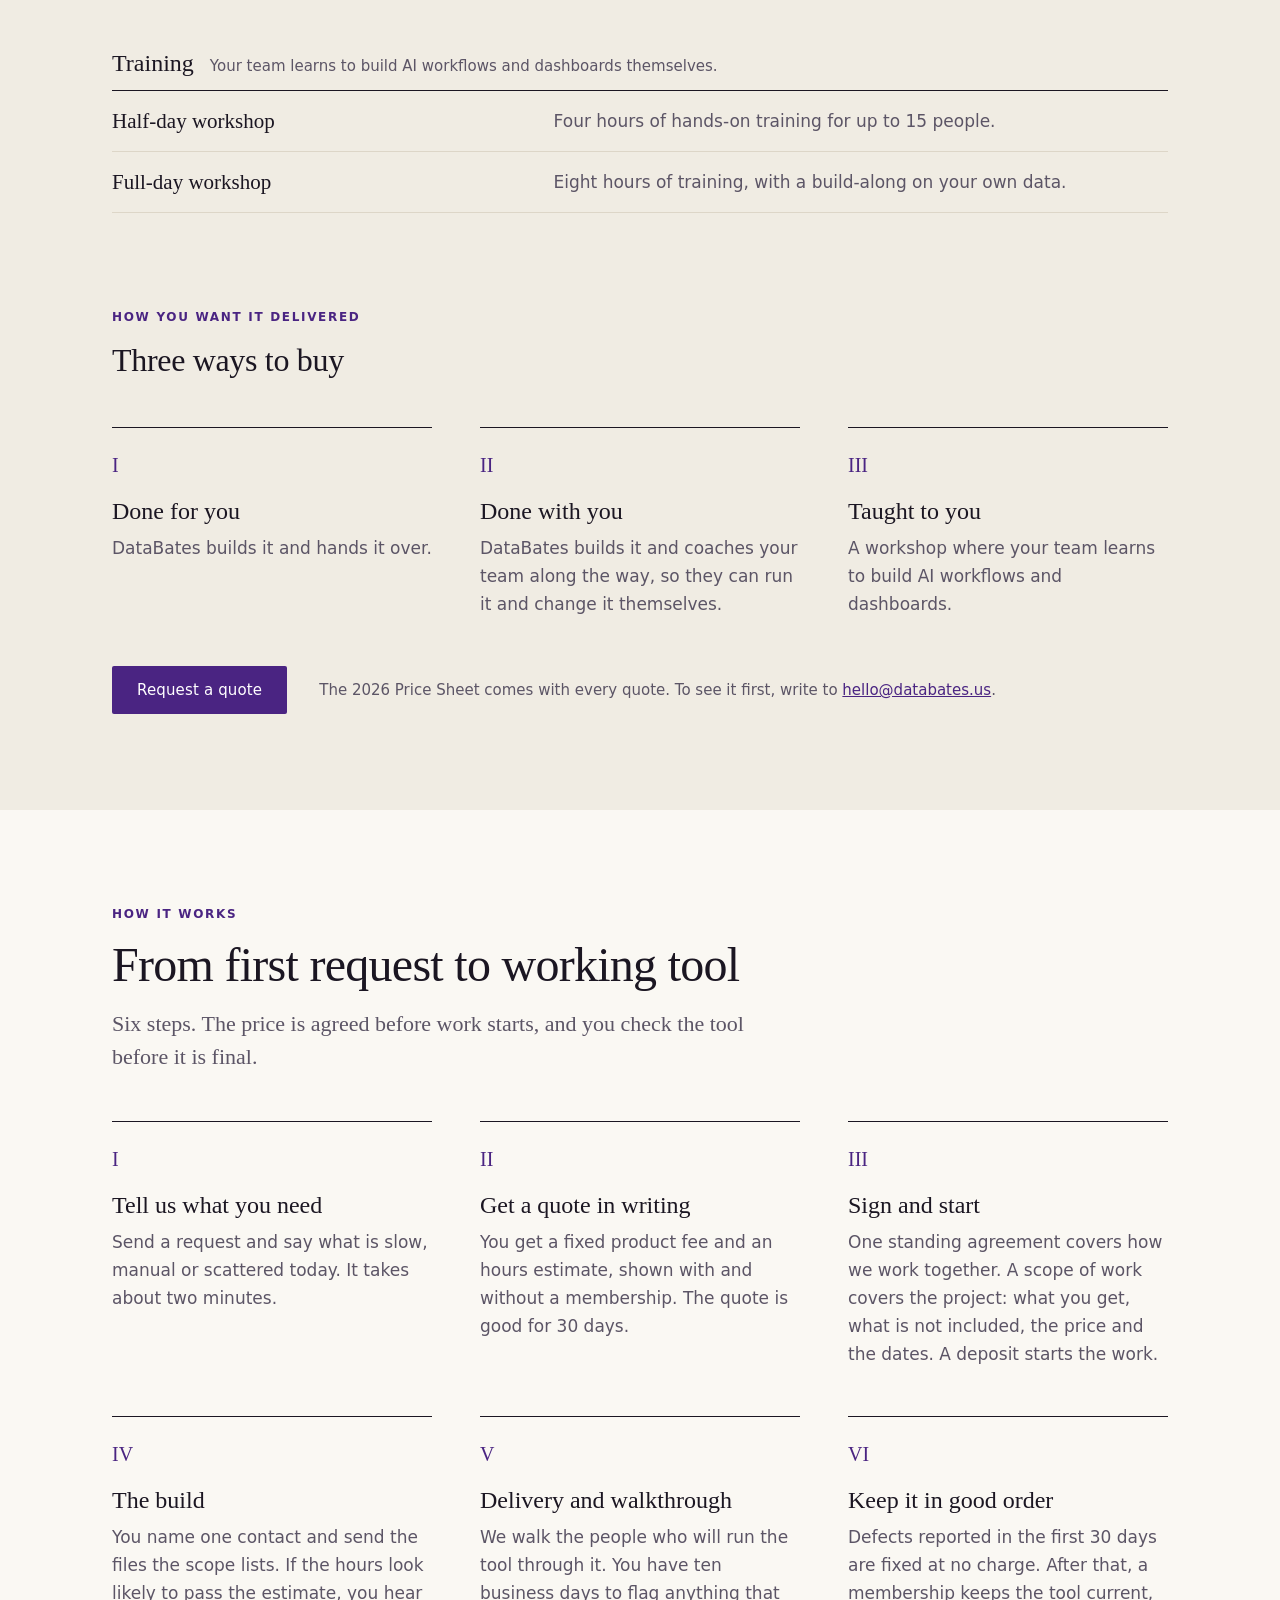
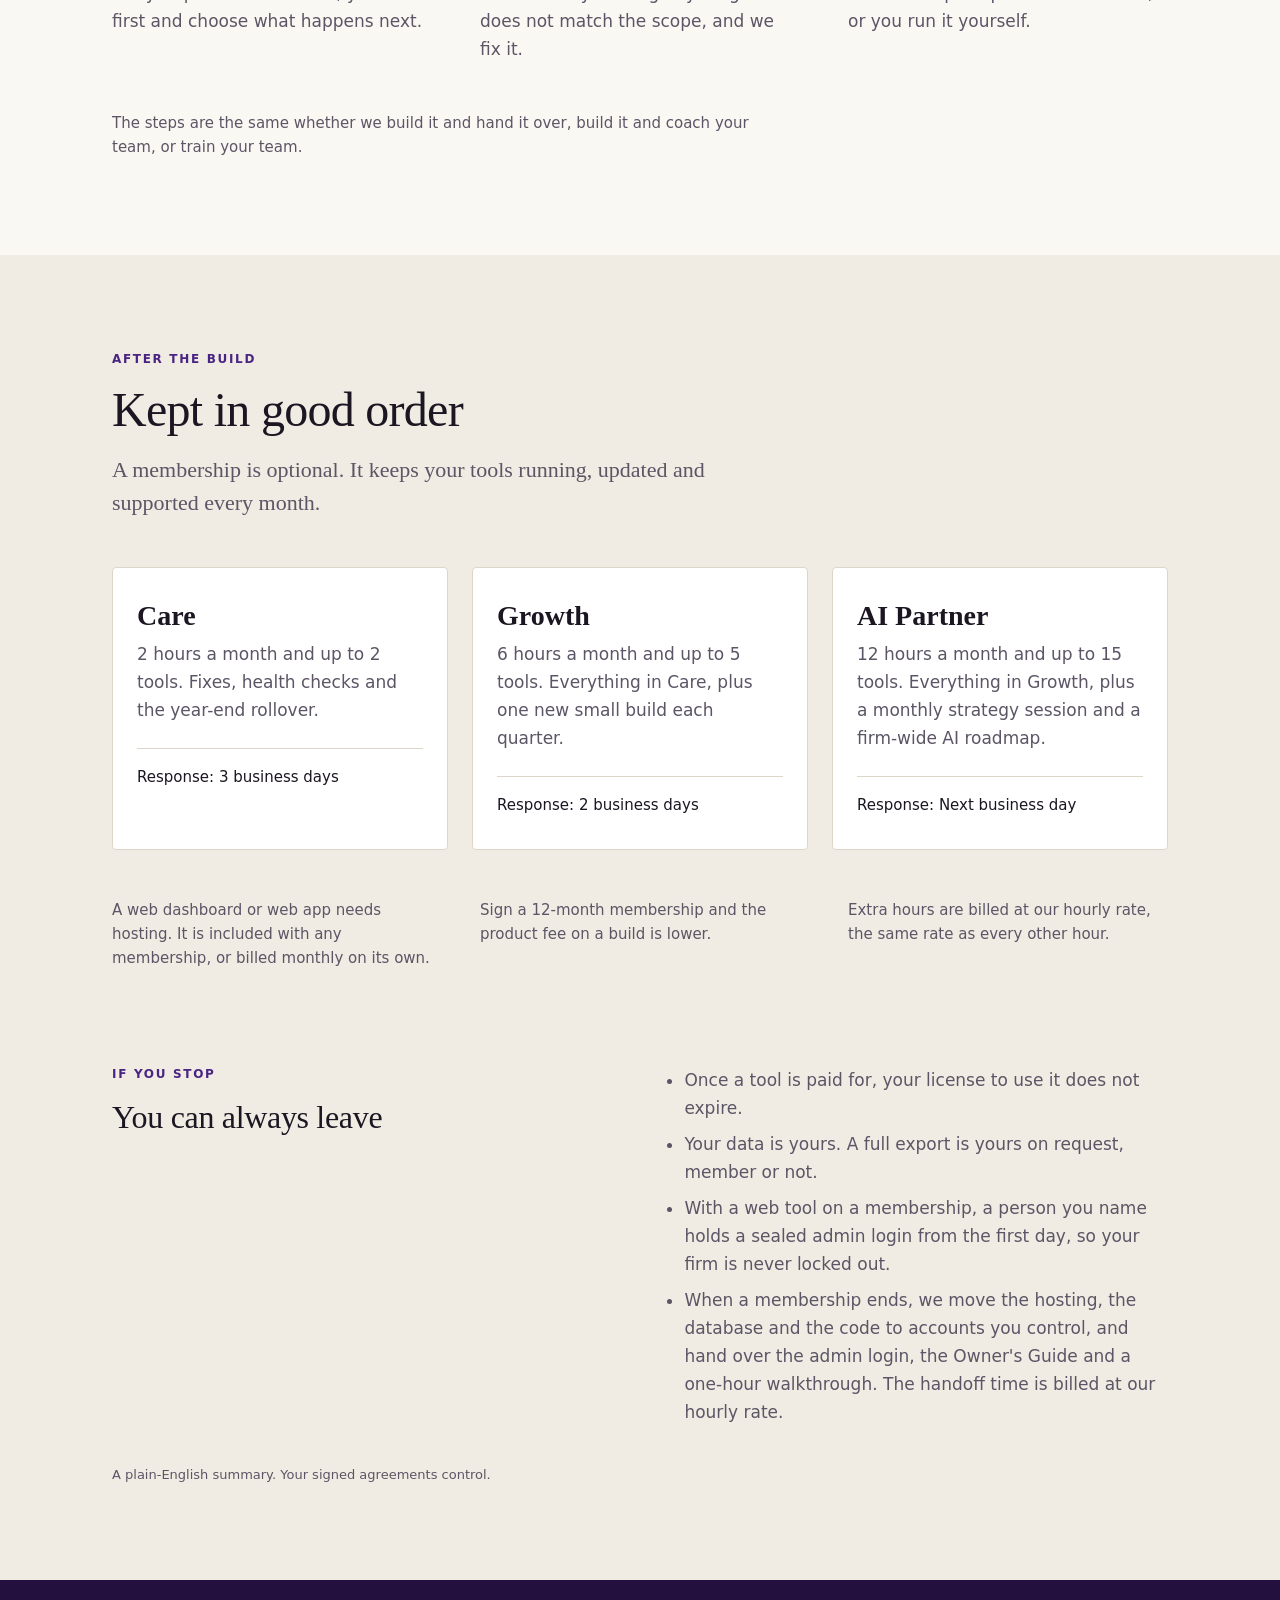
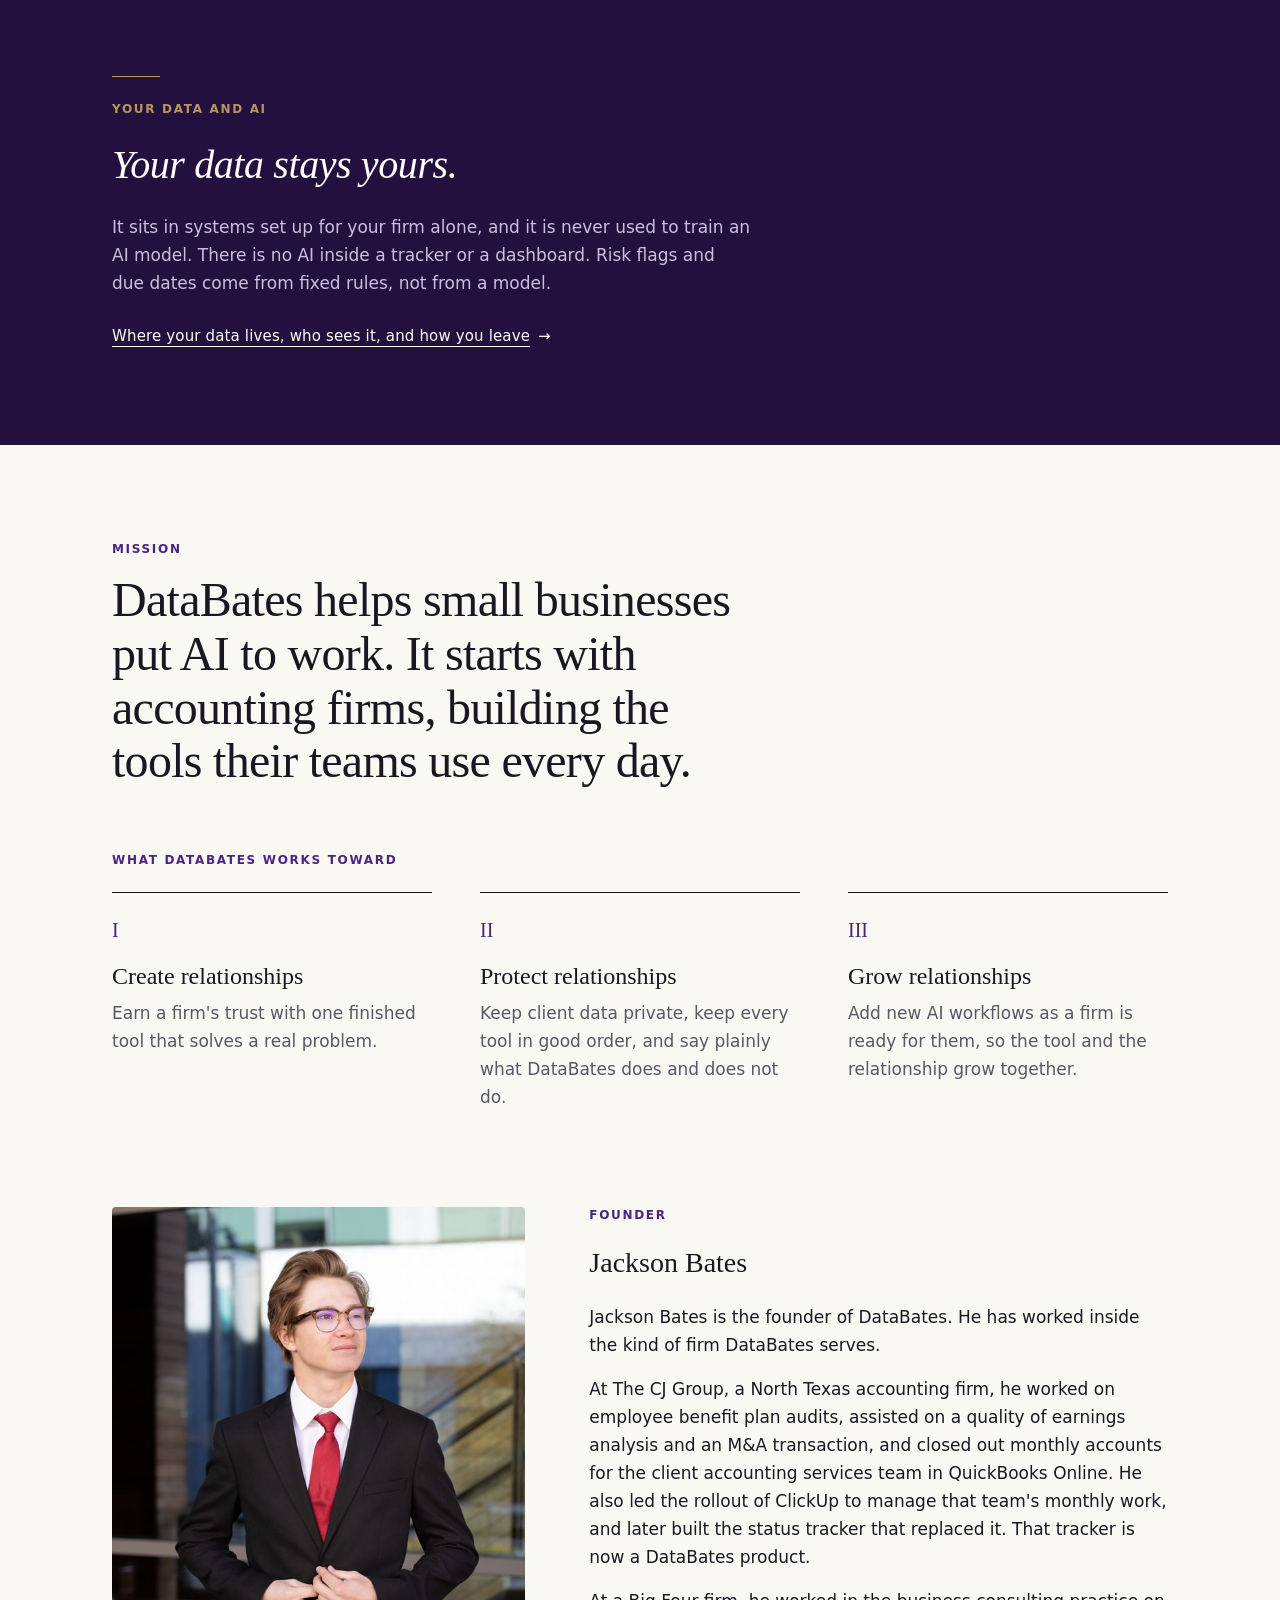
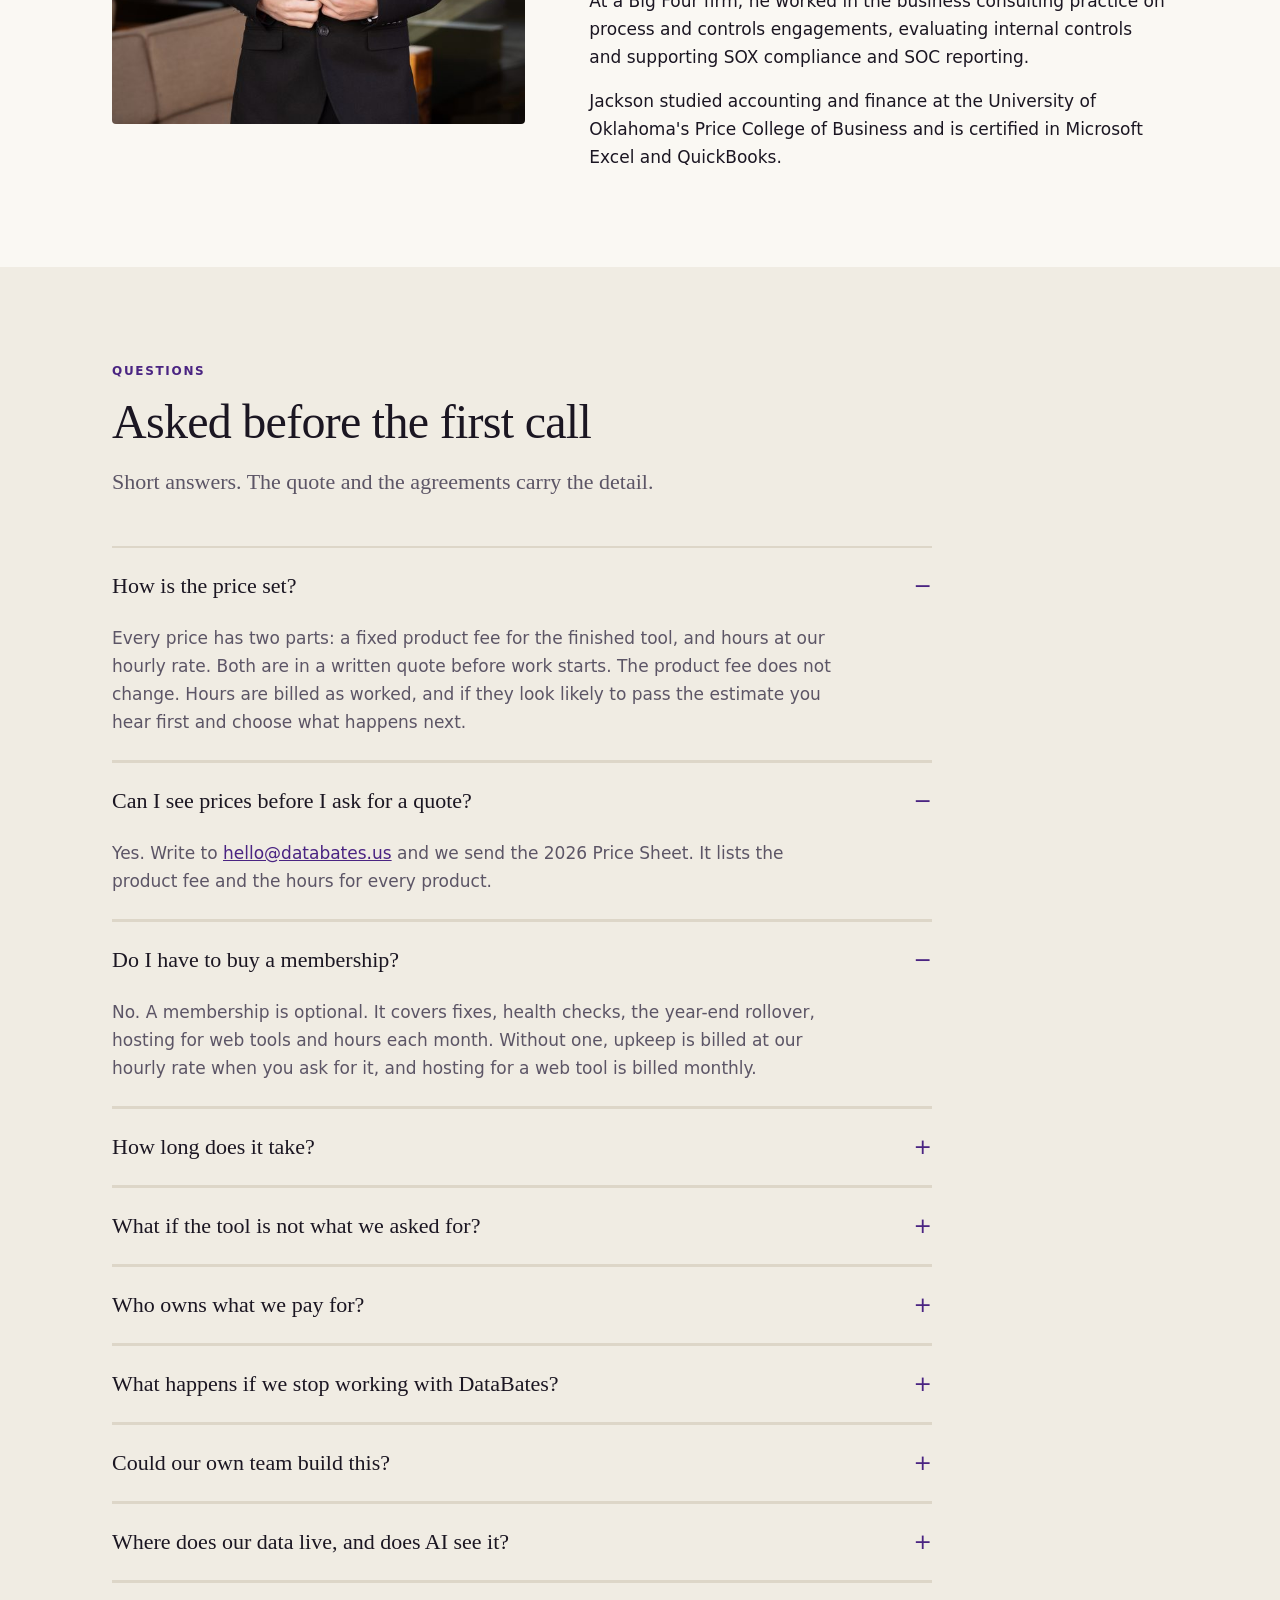
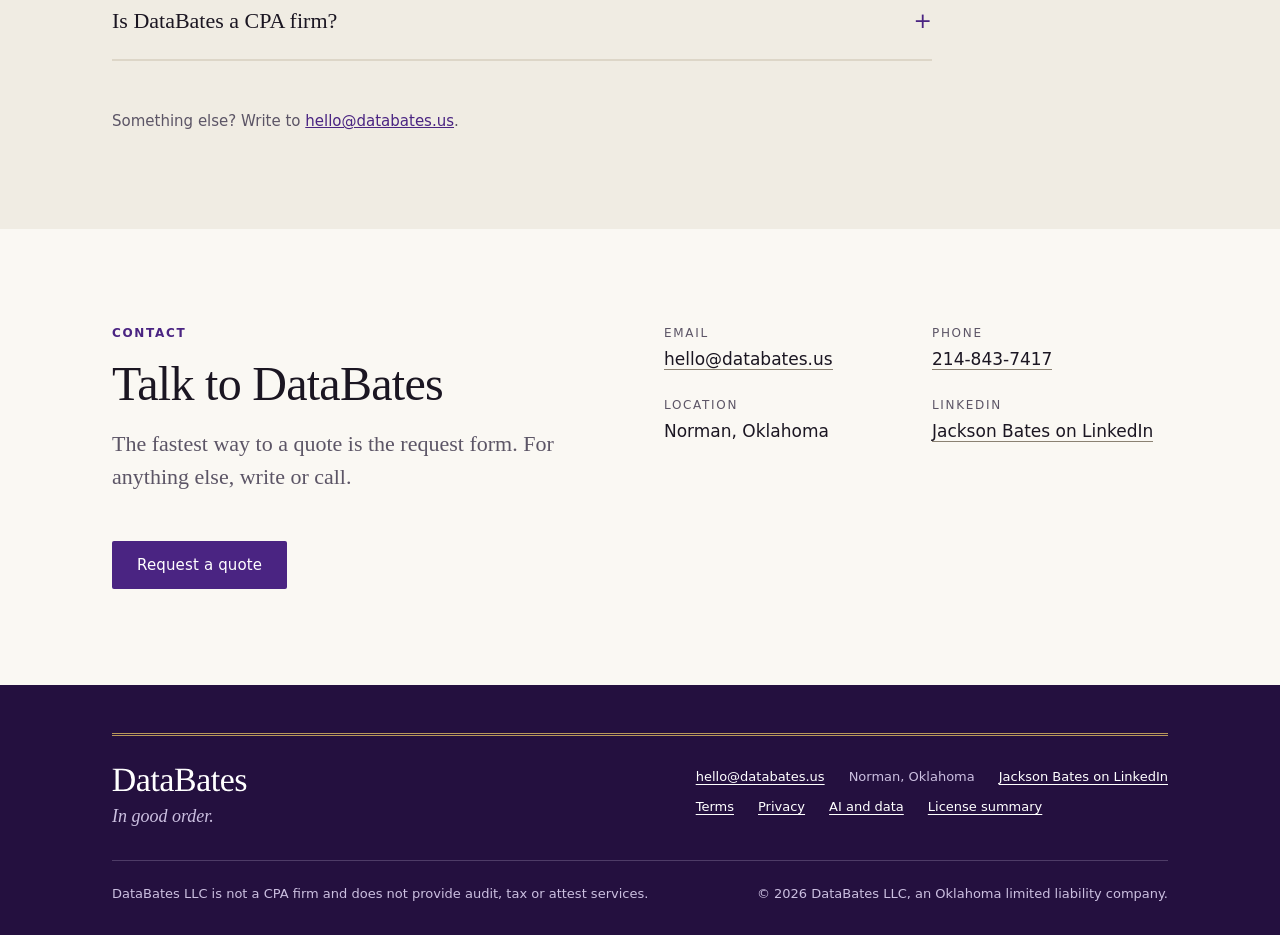
==== commit 64b4f3c7: "Done with you wording; section rewrites" ====
--- a/index.html
+++ b/index.html
@@ -110,7 +110,7 @@
       </div>
       <ol class="pillars">
         <li class="pillar"><span class="pillar__num" aria-hidden="true">I</span><h3 class="pillar__title">Done for you</h3><p class="pillar__text">DataBates builds it and hands it over.</p></li>
-        <li class="pillar"><span class="pillar__num" aria-hidden="true">II</span><h3 class="pillar__title">Done with you</h3><p class="pillar__text">DataBates builds it with your team and coaches them along the way.</p></li>
+        <li class="pillar"><span class="pillar__num" aria-hidden="true">II</span><h3 class="pillar__title">Done with you</h3><p class="pillar__text">DataBates builds it and coaches your team along the way, so they can run it and change it themselves.</p></li>
         <li class="pillar"><span class="pillar__num" aria-hidden="true">III</span><h3 class="pillar__title">Taught to you</h3><p class="pillar__text">A workshop where your team learns to build AI workflows and dashboards.</p></li>
       </ol>
       <div class="actions">
@@ -135,7 +135,7 @@
         <li class="pillar"><span class="pillar__num" aria-hidden="true">V</span><h3 class="pillar__title">Delivery and walkthrough</h3><p class="pillar__text">We walk the people who will run the tool through it. You have ten business days to flag anything that does not match the scope, and we fix it.</p></li>
         <li class="pillar"><span class="pillar__num" aria-hidden="true">VI</span><h3 class="pillar__title">Keep it in good order</h3><p class="pillar__text">Defects reported in the first 30 days are fixed at no charge. After that, a membership keeps the tool current, or you run it yourself.</p></li>
       </ol>
-      <p class="small muted" style="margin-top:var(--s12);max-width:var(--measure)">The steps are the same whether we build it for you, build it with your team, or train your team.</p>
+      <p class="small muted" style="margin-top:var(--s12);max-width:var(--measure)">The steps are the same whether we build it and hand it over, build it and coach your team, or train your team.</p>
     </div>
   </section>
 
@@ -221,7 +221,7 @@
         <h2 class="title">Asked before the first call</h2>
         <p class="lead">Short answers. The quote and the agreements carry the detail.</p>
       </div>
-      <ul class="faq"><li class="faq__item"><details class="faq__item" open><summary class="faq__q">How is the price set?</summary><div class="faq__a"><p>Every price has two parts: a fixed product fee for the finished tool, and hours at our hourly rate. Both are in a written quote before work starts. The product fee does not change. Hours are billed as worked, and if they look likely to pass the estimate you hear first and choose what happens next.</p></div></details></li><li class="faq__item"><details class="faq__item" open><summary class="faq__q">Can I see prices before I ask for a quote?</summary><div class="faq__a"><p>Yes. Write to <a href="mailto:hello@databates.us">hello@databates.us</a> and we send the 2026 Price Sheet. It lists the product fee and the hours for every product.</p></div></details></li><li class="faq__item"><details class="faq__item" open><summary class="faq__q">Do I have to buy a membership?</summary><div class="faq__a"><p>No. A membership is optional. It covers fixes, health checks, the year-end rollover, hosting for web tools and hours each month. Without one, upkeep is billed at our hourly rate when you ask for it, and hosting for a web tool is billed monthly.</p></div></details></li><li class="faq__item"><details class="faq__item" ><summary class="faq__q">How long does it take?</summary><div class="faq__a"><p>It depends on the tool. Your quote gives the hours, and your scope of work gives a kickoff date, a delivery date and a walkthrough date. If something we need from you runs late, the dates move by the same amount.</p></div></details></li><li class="faq__item"><details class="faq__item" ><summary class="faq__q">What if the tool is not what we asked for?</summary><div class="faq__a"><p>You have ten business days after delivery to tell us about anything that does not match the scope, and we fix it. Defects reported in the first 30 days are fixed at no charge.</p></div></details></li><li class="faq__item"><details class="faq__item" ><summary class="faq__q">Who owns what we pay for?</summary><div class="faq__a"><p>Your data is yours. So are the reports, memos and models we write for you, once they are paid for. A tool, such as a tracker or a web app, stays ours, and your firm gets a license to use and change it that does not expire. The <a href="/license/">License summary</a> has the details.</p></div></details></li><li class="faq__item"><details class="faq__item" ><summary class="faq__q">What happens if we stop working with DataBates?</summary><div class="faq__a"><p>You keep using the tool. If we host it for you, we move the hosting, the database and the code into accounts you control, and hand over the admin login and the Owner's Guide. The handoff time is billed at our hourly rate.</p></div></details></li><li class="faq__item"><details class="faq__item" ><summary class="faq__q">Could our own team build this?</summary><div class="faq__a"><p>Yes. You can have it done for you, have DataBates build it with your team and coach them along the way, or have your team taught in a workshop. What your team builds after a workshop is yours.</p></div></details></li><li class="faq__item"><details class="faq__item" ><summary class="faq__q">Where does our data live, and does AI see it?</summary><div class="faq__a"><p>A web tool gets a database set up for your firm alone, and only your firm's email addresses can sign up. We use AI to build your tool, so it reads the files you send us, with model training turned off. There is no AI inside a tracker or a dashboard. The <a href="/ai-and-data/">AI and data page</a> has the rest.</p></div></details></li><li class="faq__item"><details class="faq__item" ><summary class="faq__q">Is DataBates a CPA firm?</summary><div class="faq__a"><p>No. DataBates LLC is not a CPA firm and does not provide audit, tax or attest services. A tool organizes your work. Your firm stays responsible for the work itself.</p></div></details></li></ul>
+      <ul class="faq"><li class="faq__item"><details class="faq__item" open><summary class="faq__q">How is the price set?</summary><div class="faq__a"><p>Every price has two parts: a fixed product fee for the finished tool, and hours at our hourly rate. Both are in a written quote before work starts. The product fee does not change. Hours are billed as worked, and if they look likely to pass the estimate you hear first and choose what happens next.</p></div></details></li><li class="faq__item"><details class="faq__item" open><summary class="faq__q">Can I see prices before I ask for a quote?</summary><div class="faq__a"><p>Yes. Write to <a href="mailto:hello@databates.us">hello@databates.us</a> and we send the 2026 Price Sheet. It lists the product fee and the hours for every product.</p></div></details></li><li class="faq__item"><details class="faq__item" open><summary class="faq__q">Do I have to buy a membership?</summary><div class="faq__a"><p>No. A membership is optional. It covers fixes, health checks, the year-end rollover, hosting for web tools and hours each month. Without one, upkeep is billed at our hourly rate when you ask for it, and hosting for a web tool is billed monthly.</p></div></details></li><li class="faq__item"><details class="faq__item" ><summary class="faq__q">How long does it take?</summary><div class="faq__a"><p>It depends on the tool. Your quote gives the hours, and your scope of work gives a kickoff date, a delivery date and a walkthrough date. If something we need from you runs late, the dates move by the same amount.</p></div></details></li><li class="faq__item"><details class="faq__item" ><summary class="faq__q">What if the tool is not what we asked for?</summary><div class="faq__a"><p>You have ten business days after delivery to tell us about anything that does not match the scope, and we fix it. Defects reported in the first 30 days are fixed at no charge.</p></div></details></li><li class="faq__item"><details class="faq__item" ><summary class="faq__q">Who owns what we pay for?</summary><div class="faq__a"><p>Your data is yours. So are the reports, memos and models we write for you, once they are paid for. A tool, such as a tracker or a web app, stays ours, and your firm gets a license to use and change it that does not expire. The <a href="/license/">License summary</a> has the details.</p></div></details></li><li class="faq__item"><details class="faq__item" ><summary class="faq__q">What happens if we stop working with DataBates?</summary><div class="faq__a"><p>You keep using the tool. If we host it for you, we move the hosting, the database and the code into accounts you control, and hand over the admin login and the Owner's Guide. The handoff time is billed at our hourly rate.</p></div></details></li><li class="faq__item"><details class="faq__item" ><summary class="faq__q">Could our own team build this?</summary><div class="faq__a"><p>Yes. You can have it done for you, have DataBates build it and coach your team along the way, or have your team taught in a workshop. What your team builds after a workshop is yours.</p></div></details></li><li class="faq__item"><details class="faq__item" ><summary class="faq__q">Where does our data live, and does AI see it?</summary><div class="faq__a"><p>A web tool gets a database set up for your firm alone, and only your firm's email addresses can sign up. We use AI to build your tool, so it reads the files you send us, with model training turned off. There is no AI inside a tracker or a dashboard. The <a href="/ai-and-data/">AI and data page</a> has the rest.</p></div></details></li><li class="faq__item"><details class="faq__item" ><summary class="faq__q">Is DataBates a CPA firm?</summary><div class="faq__a"><p>No. DataBates LLC is not a CPA firm and does not provide audit, tax or attest services. A tool organizes your work. Your firm stays responsible for the work itself.</p></div></details></li></ul>
       <div class="actions"><p class="small muted">Something else? Write to <a href="mailto:hello@databates.us">hello@databates.us</a>.</p></div>
     </div>
   </section>
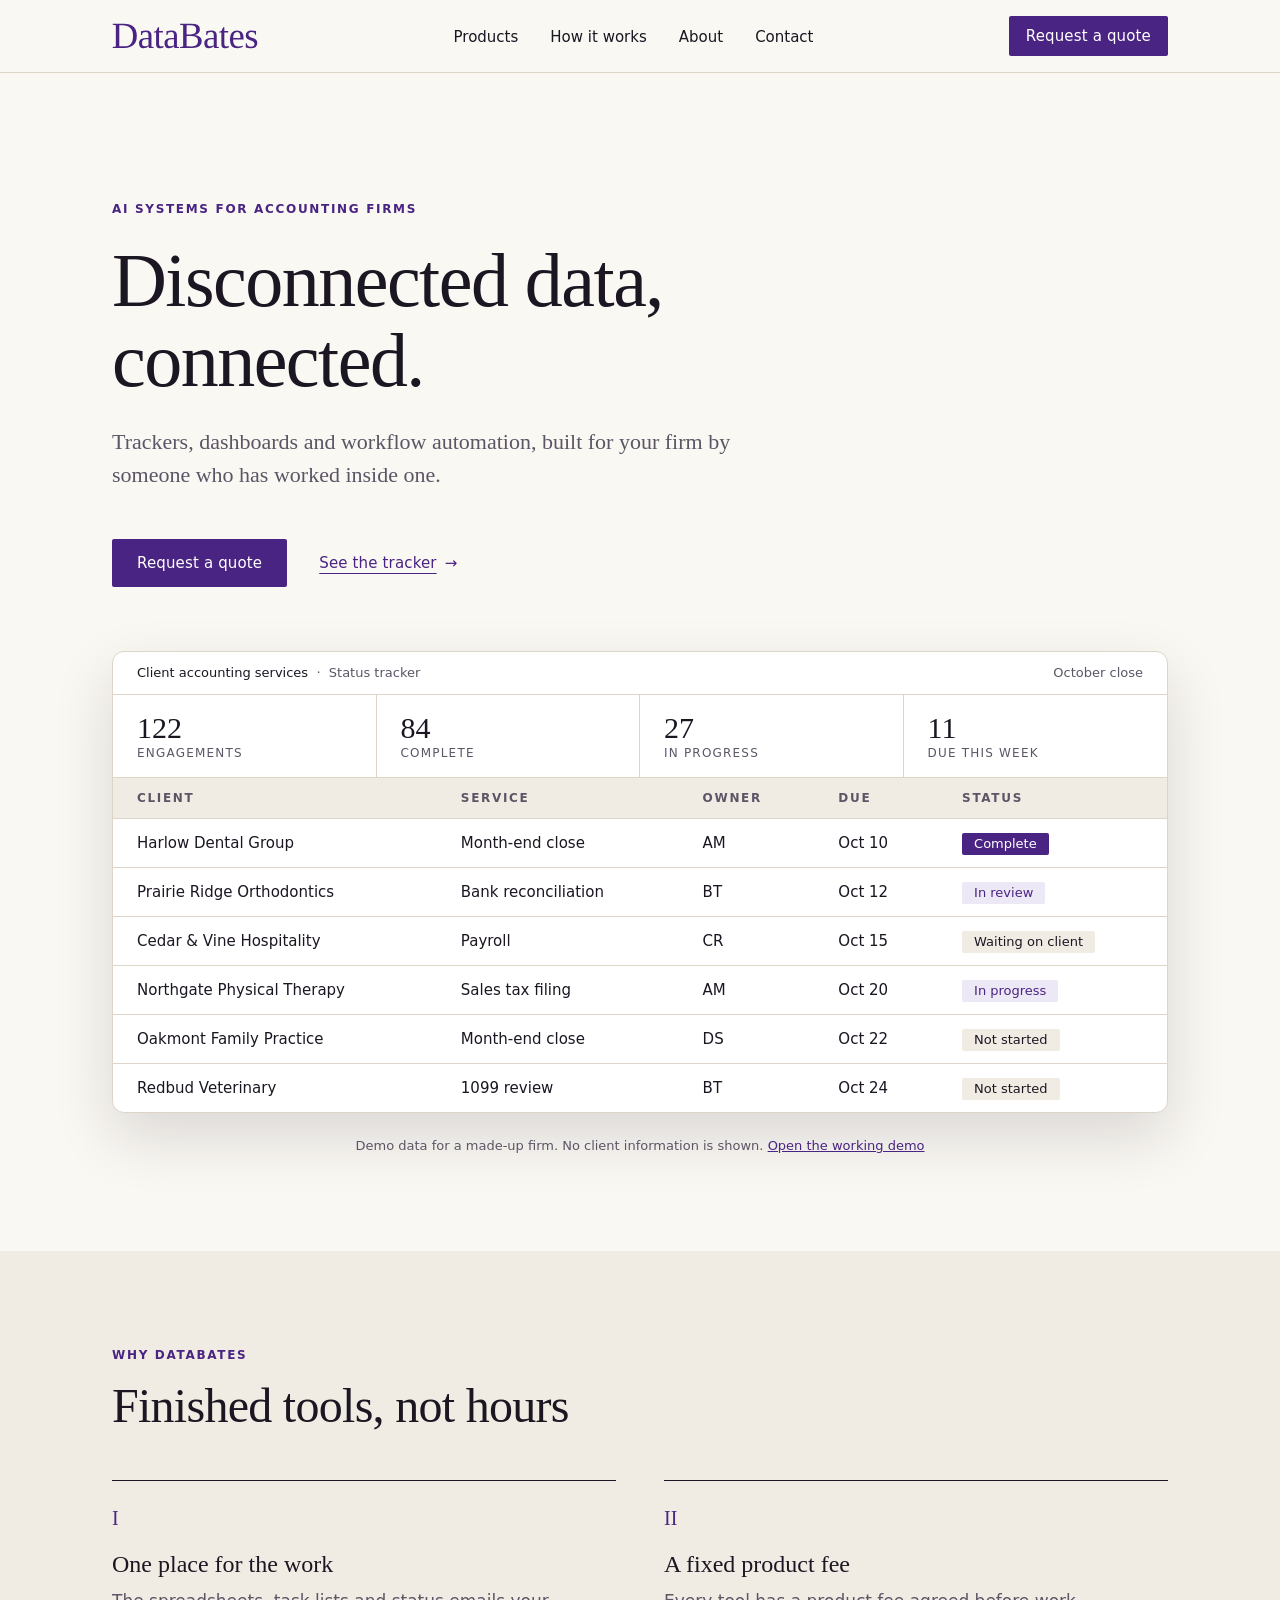
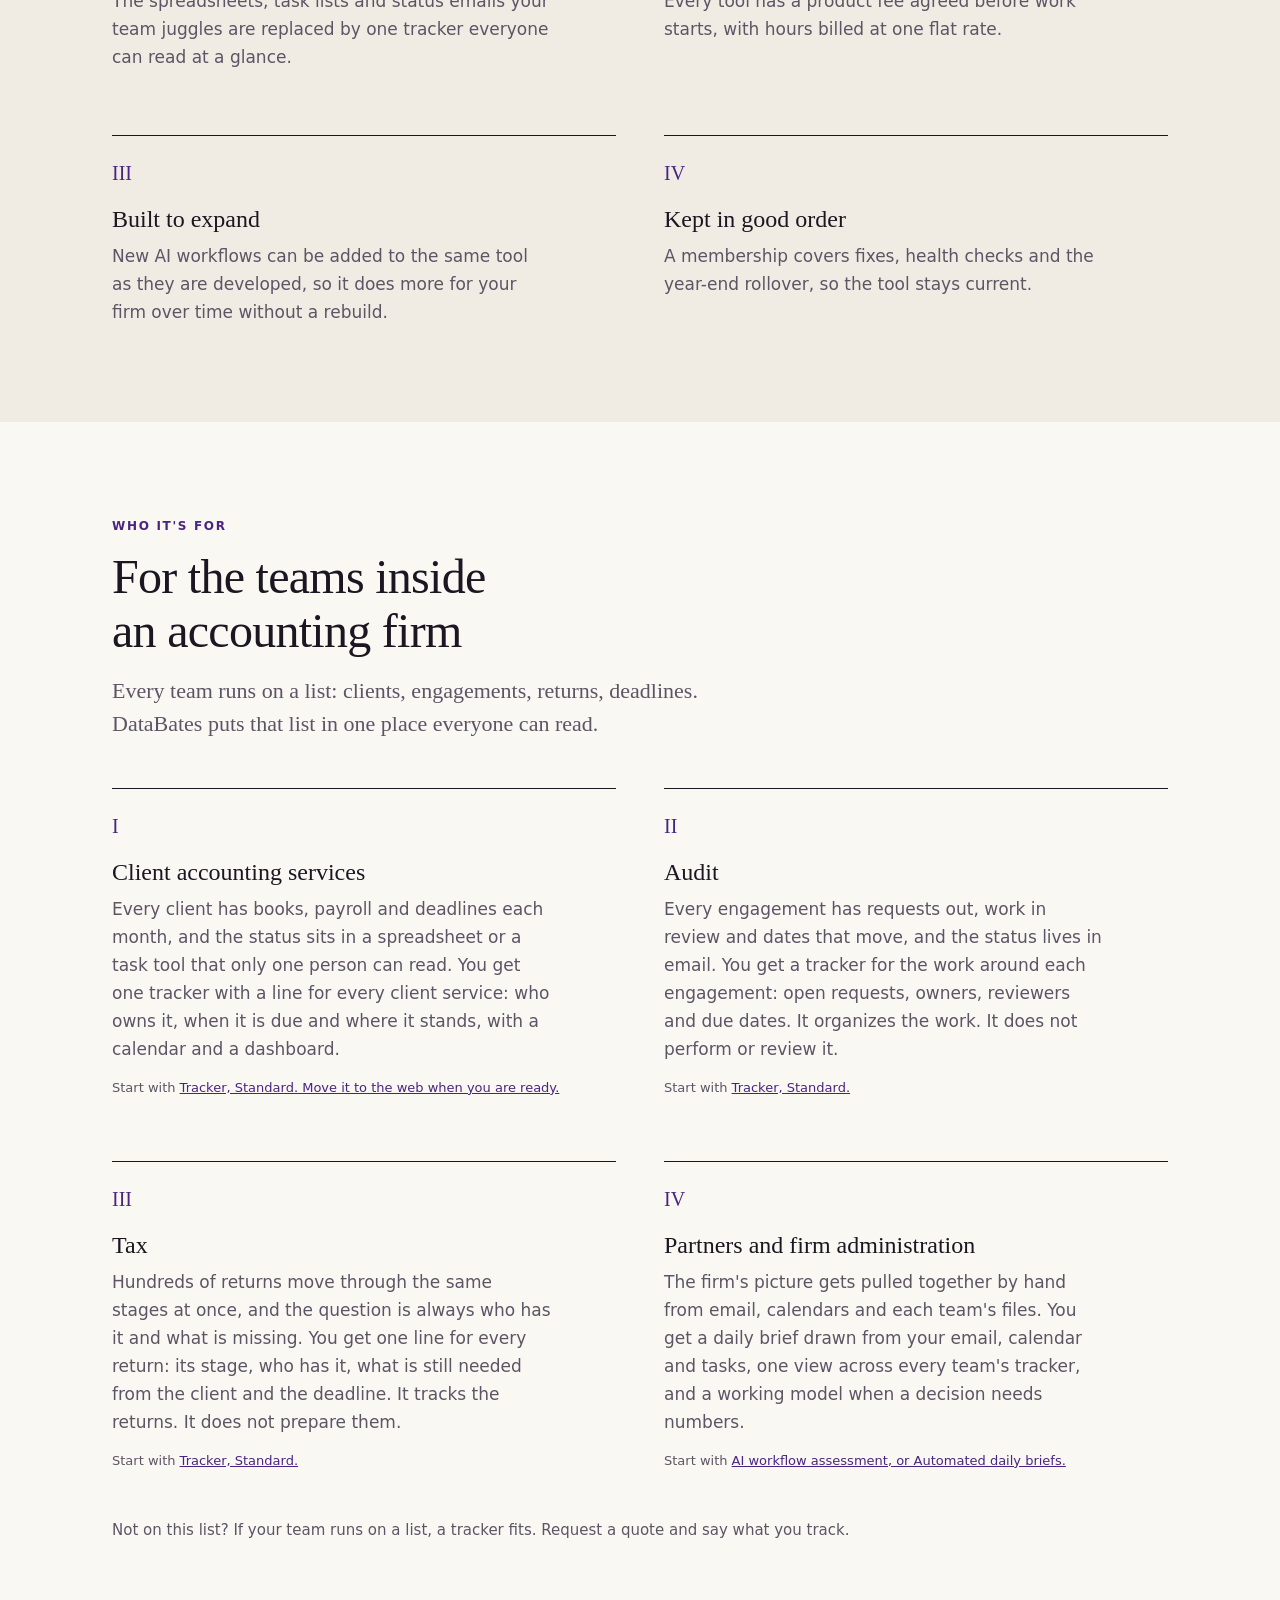
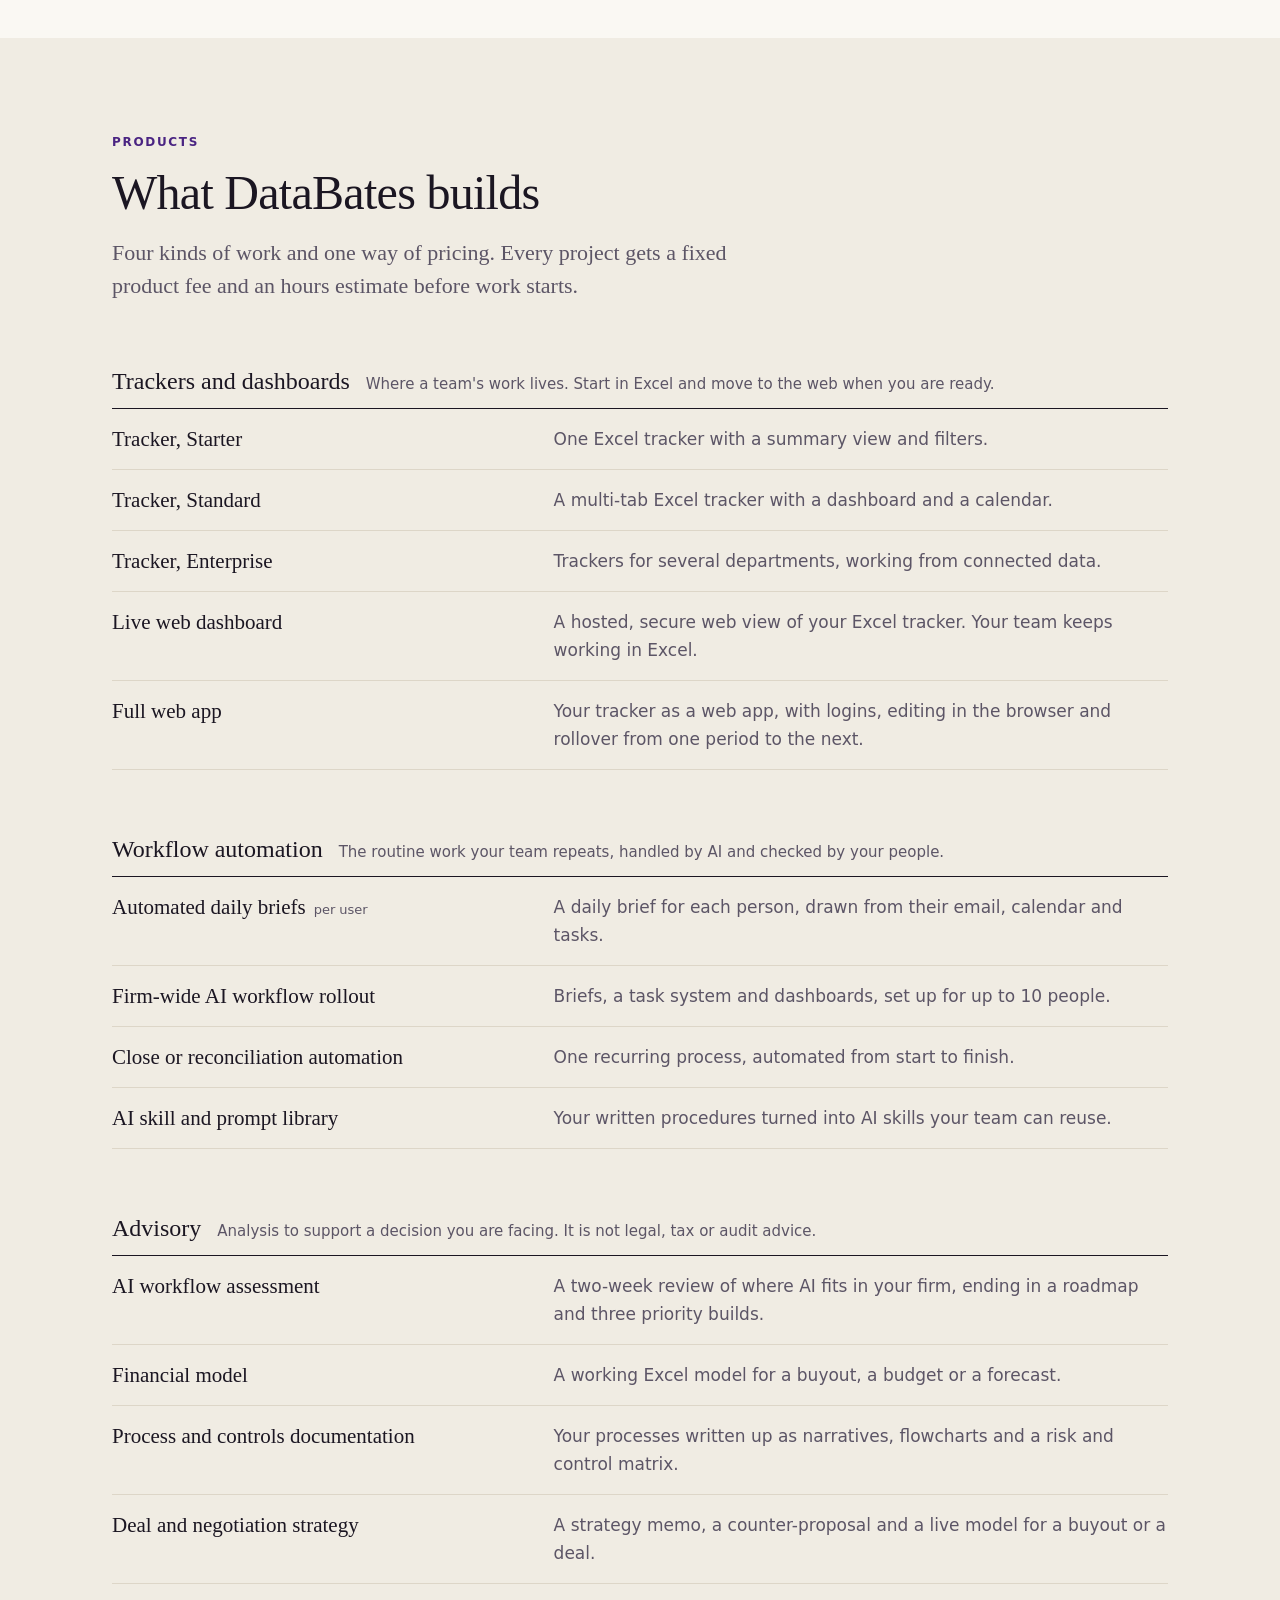
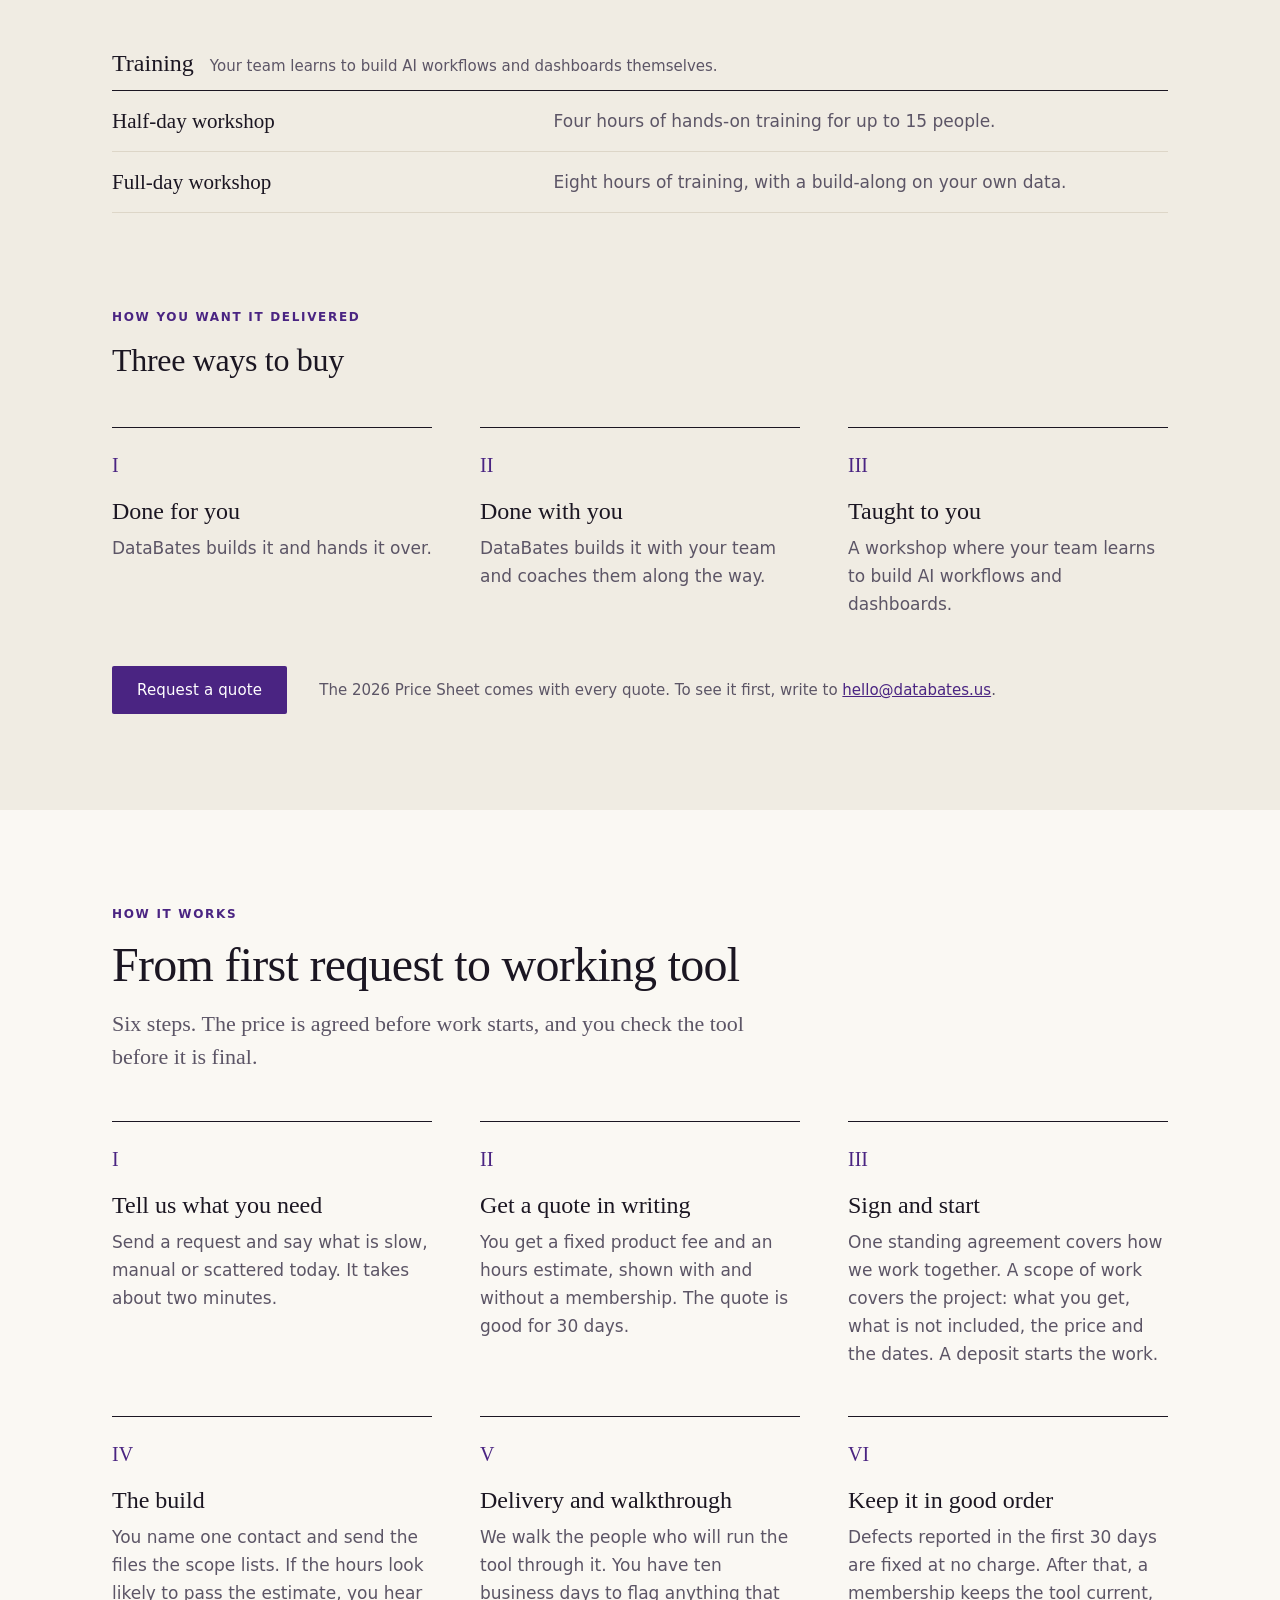
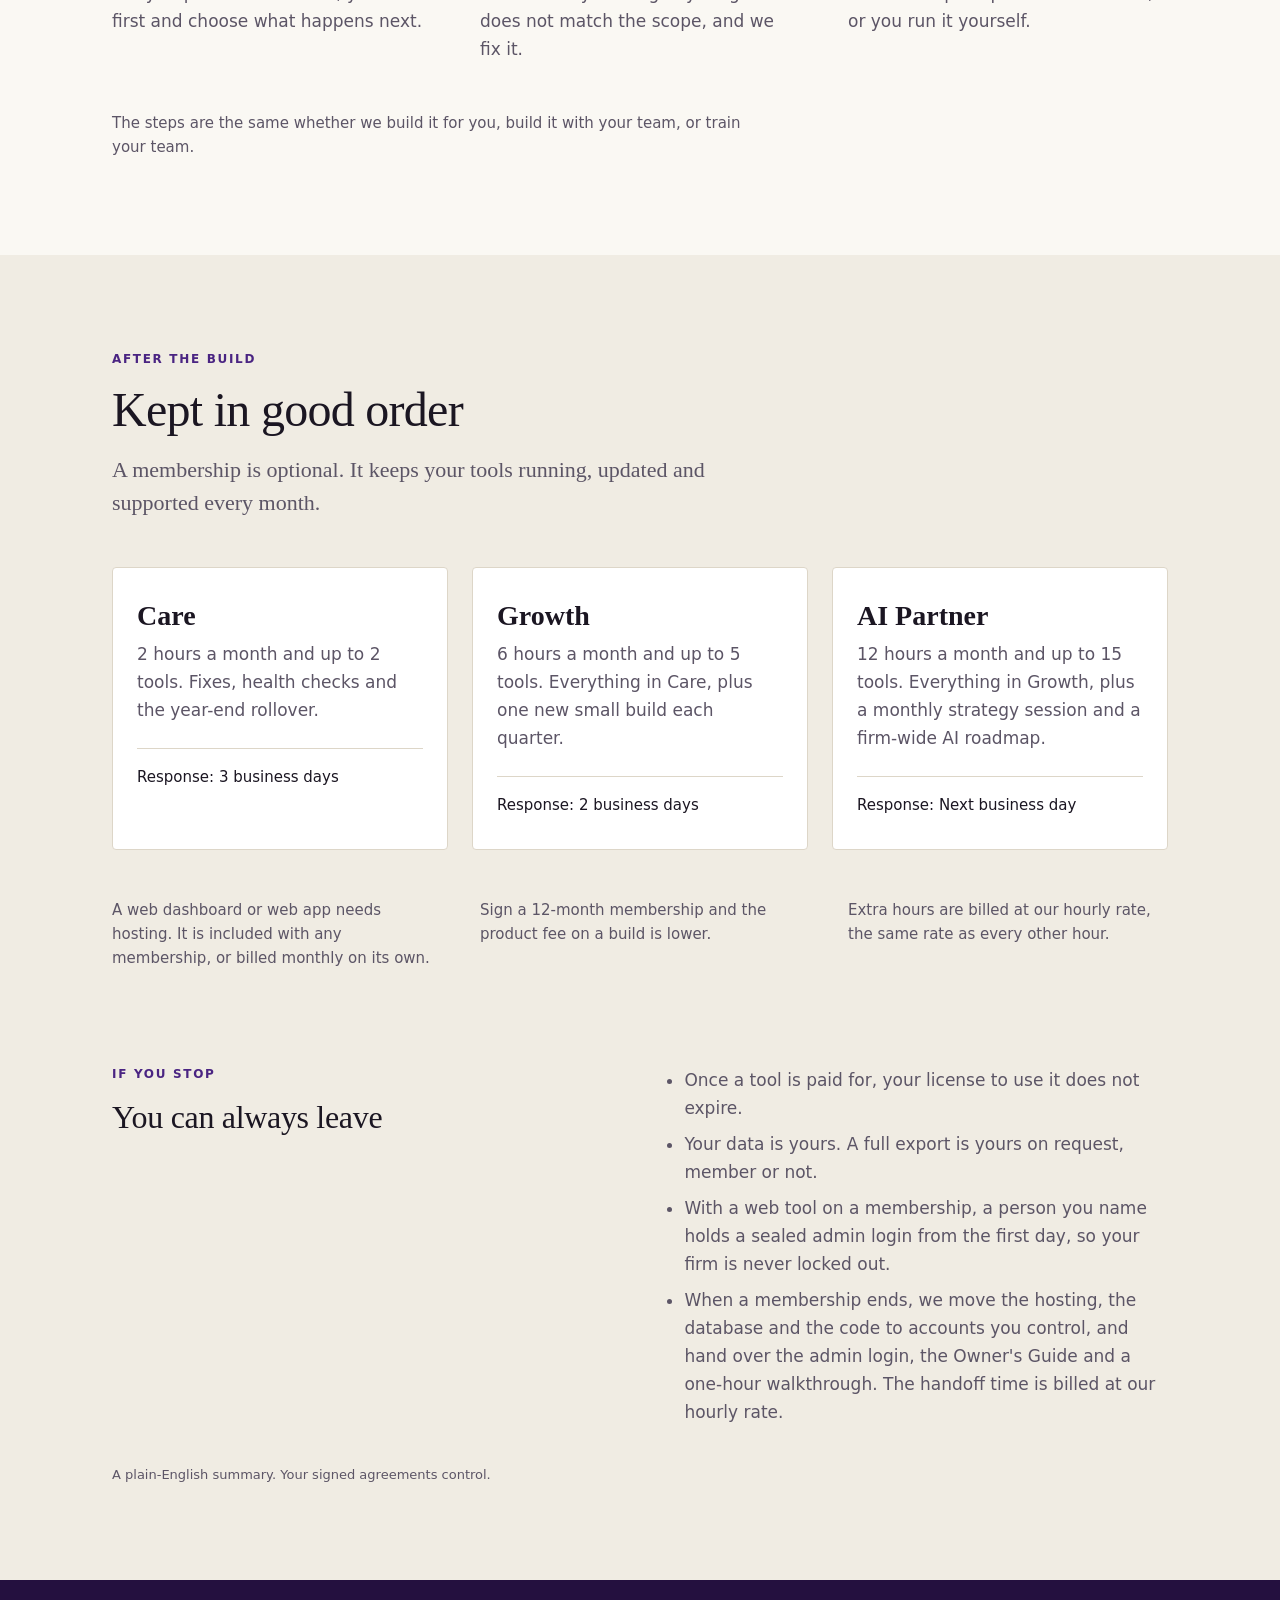
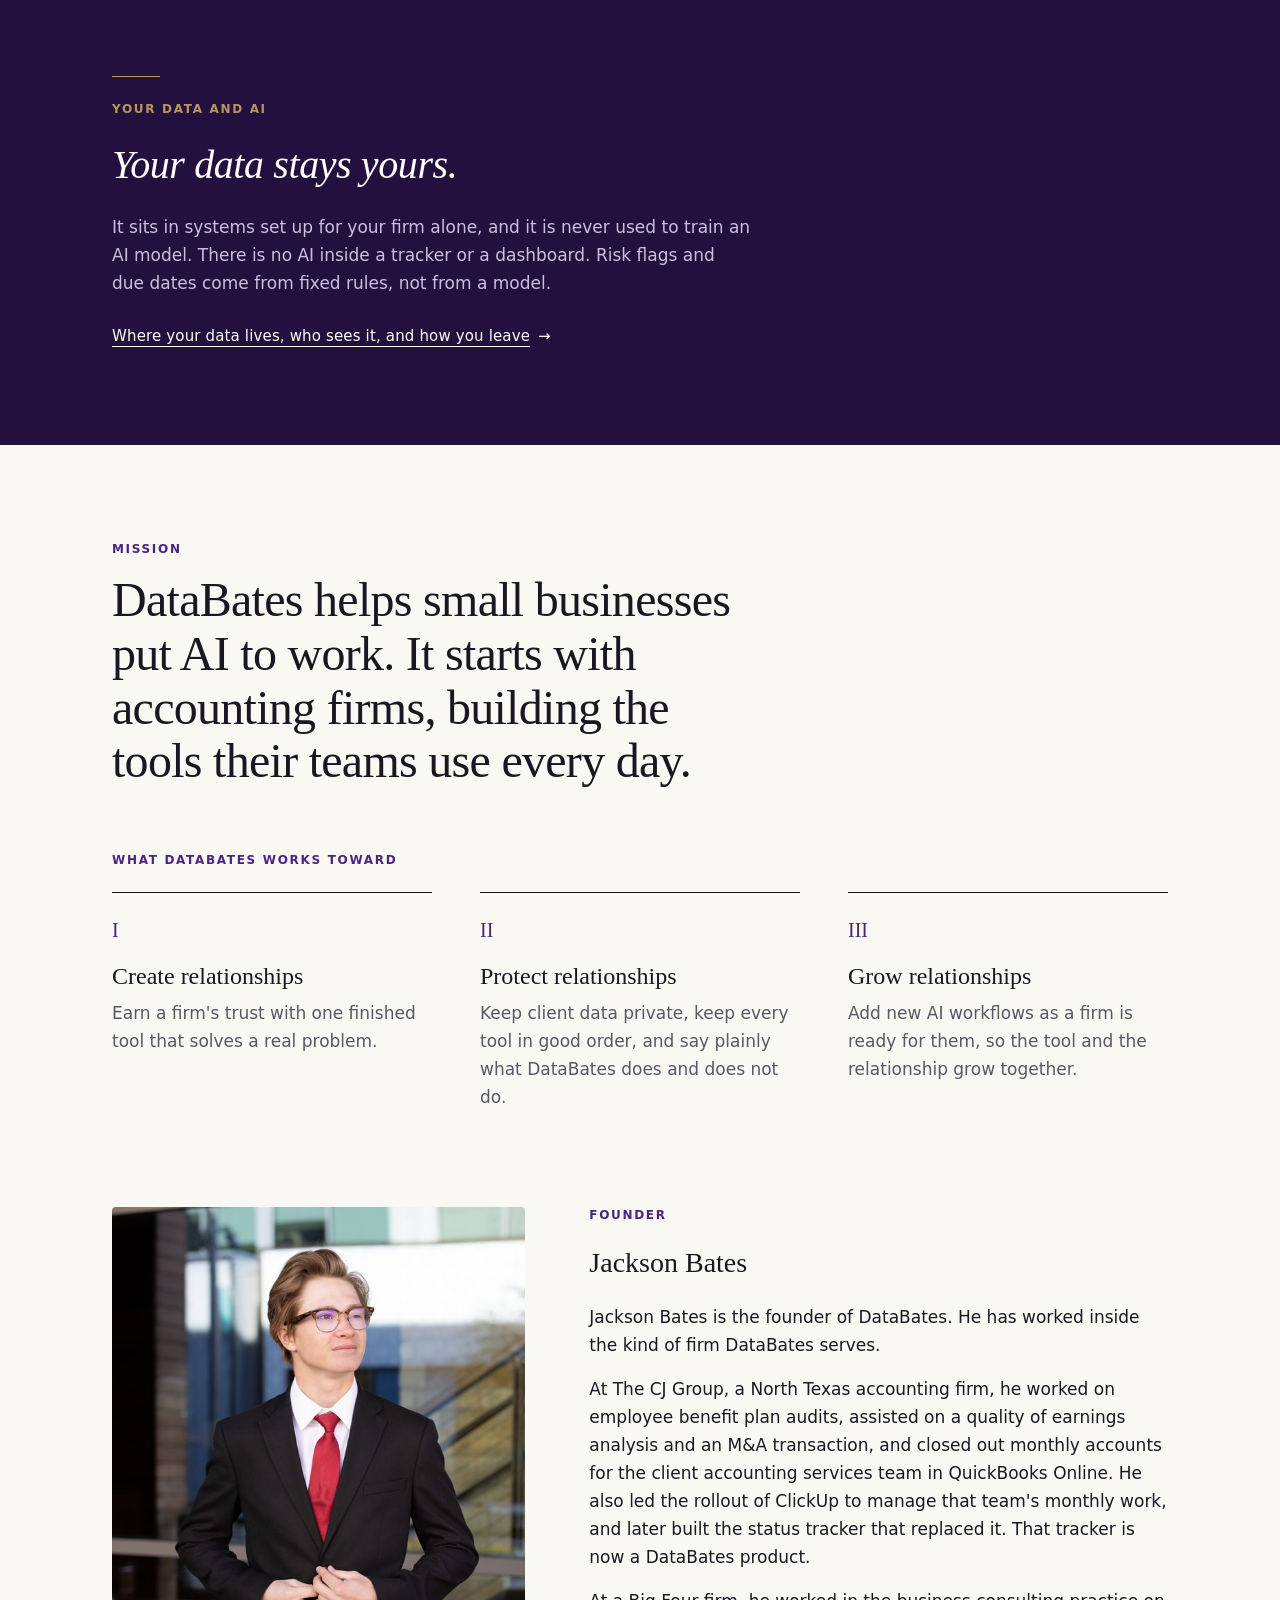
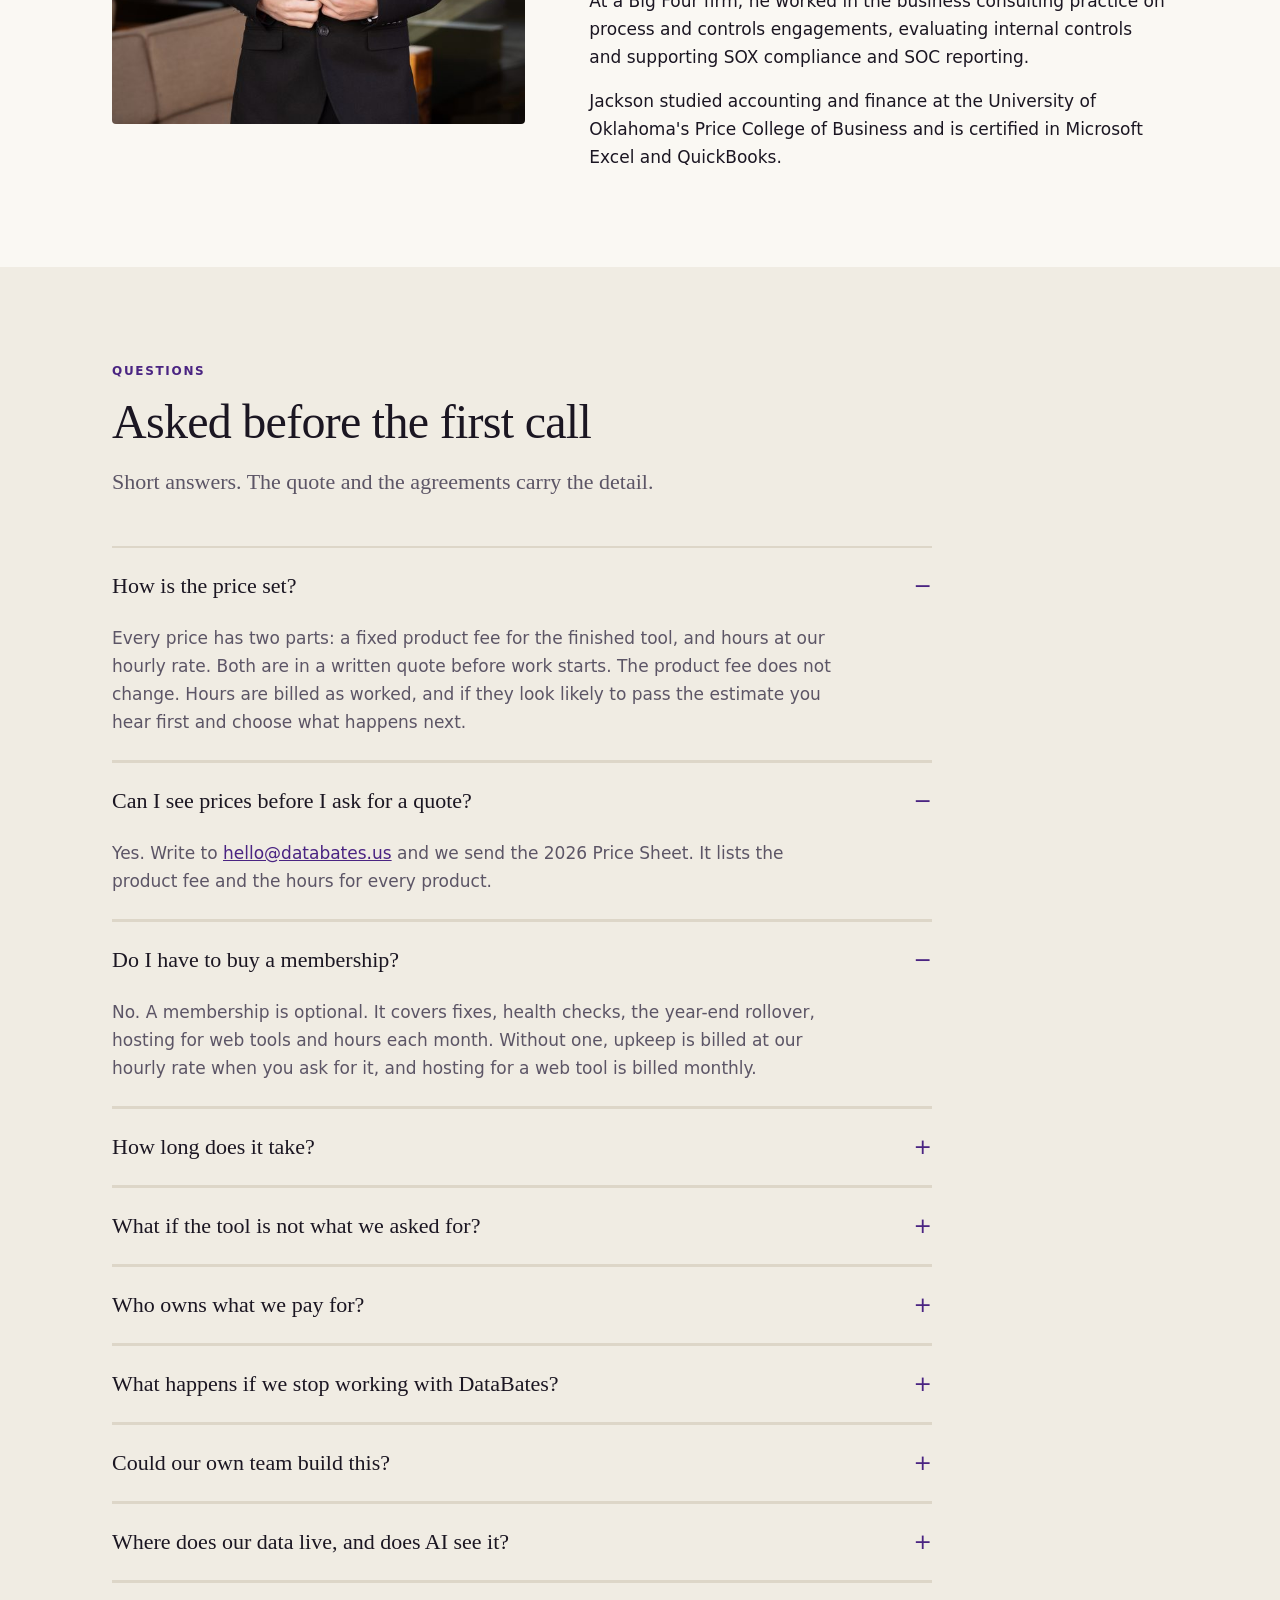
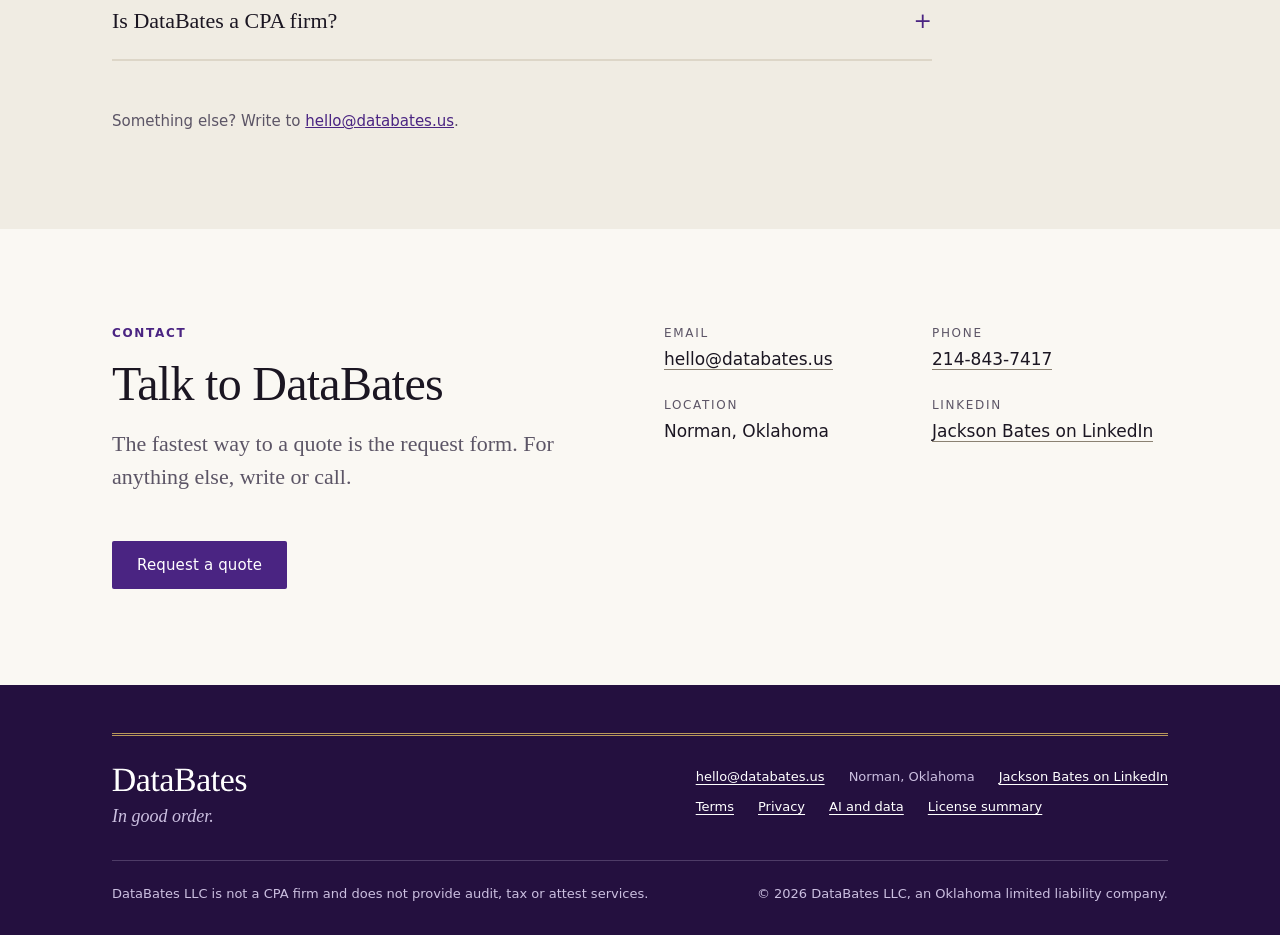
==== commit e0f7232f: "Add files via upload" ====
--- a/index.html
+++ b/index.html
@@ -41,7 +41,7 @@
     <p class="lead">Trackers, dashboards and workflow automation, built for your firm by someone who has worked inside one.</p>
     <div class="actions">
       <a class="btn btn--primary" href="/request/">Request a quote</a>
-      <a class="link link--arrow" href="#tracker">See the tracker</a>
+      <a class="link link--arrow" href="/demo/">See the tracker</a>
     </div>
   </section>
 
@@ -60,7 +60,7 @@
           <tbody><tr><td>Harlow Dental Group</td><td>Month-end close</td><td>AM</td><td>Oct 10</td><td><span class="chip chip--solid">Complete</span></td></tr><tr><td>Prairie Ridge Orthodontics</td><td>Bank reconciliation</td><td>BT</td><td>Oct 12</td><td><span class="chip chip--royal">In review</span></td></tr><tr><td>Cedar &amp; Vine Hospitality</td><td>Payroll</td><td>CR</td><td>Oct 15</td><td><span class="chip">Waiting on client</span></td></tr><tr><td>Northgate Physical Therapy</td><td>Sales tax filing</td><td>AM</td><td>Oct 20</td><td><span class="chip chip--royal">In progress</span></td></tr><tr><td>Oakmont Family Practice</td><td>Month-end close</td><td>DS</td><td>Oct 22</td><td><span class="chip">Not started</span></td></tr><tr><td>Redbud Veterinary</td><td>1099 review</td><td>BT</td><td>Oct 24</td><td><span class="chip">Not started</span></td></tr></tbody>
         </table></div>
       </div>
-      <figcaption class="caption">Demo data for a made-up firm. No client information is shown.</figcaption>
+      <figcaption class="caption">Demo data for a made-up firm. No client information is shown. <a href="/demo/">Open the working demo</a></figcaption>
     </figure>
   </section>
 
@@ -110,7 +110,7 @@
       </div>
       <ol class="pillars">
         <li class="pillar"><span class="pillar__num" aria-hidden="true">I</span><h3 class="pillar__title">Done for you</h3><p class="pillar__text">DataBates builds it and hands it over.</p></li>
-        <li class="pillar"><span class="pillar__num" aria-hidden="true">II</span><h3 class="pillar__title">Done with you</h3><p class="pillar__text">DataBates builds it and coaches your team along the way, so they can run it and change it themselves.</p></li>
+        <li class="pillar"><span class="pillar__num" aria-hidden="true">II</span><h3 class="pillar__title">Done with you</h3><p class="pillar__text">DataBates builds it with your team and coaches them along the way.</p></li>
         <li class="pillar"><span class="pillar__num" aria-hidden="true">III</span><h3 class="pillar__title">Taught to you</h3><p class="pillar__text">A workshop where your team learns to build AI workflows and dashboards.</p></li>
       </ol>
       <div class="actions">
@@ -135,7 +135,7 @@
         <li class="pillar"><span class="pillar__num" aria-hidden="true">V</span><h3 class="pillar__title">Delivery and walkthrough</h3><p class="pillar__text">We walk the people who will run the tool through it. You have ten business days to flag anything that does not match the scope, and we fix it.</p></li>
         <li class="pillar"><span class="pillar__num" aria-hidden="true">VI</span><h3 class="pillar__title">Keep it in good order</h3><p class="pillar__text">Defects reported in the first 30 days are fixed at no charge. After that, a membership keeps the tool current, or you run it yourself.</p></li>
       </ol>
-      <p class="small muted" style="margin-top:var(--s12);max-width:var(--measure)">The steps are the same whether we build it and hand it over, build it and coach your team, or train your team.</p>
+      <p class="small muted" style="margin-top:var(--s12);max-width:var(--measure)">The steps are the same whether we build it for you, build it with your team, or train your team.</p>
     </div>
   </section>
 
@@ -221,7 +221,7 @@
         <h2 class="title">Asked before the first call</h2>
         <p class="lead">Short answers. The quote and the agreements carry the detail.</p>
       </div>
-      <ul class="faq"><li class="faq__item"><details class="faq__item" open><summary class="faq__q">How is the price set?</summary><div class="faq__a"><p>Every price has two parts: a fixed product fee for the finished tool, and hours at our hourly rate. Both are in a written quote before work starts. The product fee does not change. Hours are billed as worked, and if they look likely to pass the estimate you hear first and choose what happens next.</p></div></details></li><li class="faq__item"><details class="faq__item" open><summary class="faq__q">Can I see prices before I ask for a quote?</summary><div class="faq__a"><p>Yes. Write to <a href="mailto:hello@databates.us">hello@databates.us</a> and we send the 2026 Price Sheet. It lists the product fee and the hours for every product.</p></div></details></li><li class="faq__item"><details class="faq__item" open><summary class="faq__q">Do I have to buy a membership?</summary><div class="faq__a"><p>No. A membership is optional. It covers fixes, health checks, the year-end rollover, hosting for web tools and hours each month. Without one, upkeep is billed at our hourly rate when you ask for it, and hosting for a web tool is billed monthly.</p></div></details></li><li class="faq__item"><details class="faq__item" ><summary class="faq__q">How long does it take?</summary><div class="faq__a"><p>It depends on the tool. Your quote gives the hours, and your scope of work gives a kickoff date, a delivery date and a walkthrough date. If something we need from you runs late, the dates move by the same amount.</p></div></details></li><li class="faq__item"><details class="faq__item" ><summary class="faq__q">What if the tool is not what we asked for?</summary><div class="faq__a"><p>You have ten business days after delivery to tell us about anything that does not match the scope, and we fix it. Defects reported in the first 30 days are fixed at no charge.</p></div></details></li><li class="faq__item"><details class="faq__item" ><summary class="faq__q">Who owns what we pay for?</summary><div class="faq__a"><p>Your data is yours. So are the reports, memos and models we write for you, once they are paid for. A tool, such as a tracker or a web app, stays ours, and your firm gets a license to use and change it that does not expire. The <a href="/license/">License summary</a> has the details.</p></div></details></li><li class="faq__item"><details class="faq__item" ><summary class="faq__q">What happens if we stop working with DataBates?</summary><div class="faq__a"><p>You keep using the tool. If we host it for you, we move the hosting, the database and the code into accounts you control, and hand over the admin login and the Owner's Guide. The handoff time is billed at our hourly rate.</p></div></details></li><li class="faq__item"><details class="faq__item" ><summary class="faq__q">Could our own team build this?</summary><div class="faq__a"><p>Yes. You can have it done for you, have DataBates build it and coach your team along the way, or have your team taught in a workshop. What your team builds after a workshop is yours.</p></div></details></li><li class="faq__item"><details class="faq__item" ><summary class="faq__q">Where does our data live, and does AI see it?</summary><div class="faq__a"><p>A web tool gets a database set up for your firm alone, and only your firm's email addresses can sign up. We use AI to build your tool, so it reads the files you send us, with model training turned off. There is no AI inside a tracker or a dashboard. The <a href="/ai-and-data/">AI and data page</a> has the rest.</p></div></details></li><li class="faq__item"><details class="faq__item" ><summary class="faq__q">Is DataBates a CPA firm?</summary><div class="faq__a"><p>No. DataBates LLC is not a CPA firm and does not provide audit, tax or attest services. A tool organizes your work. Your firm stays responsible for the work itself.</p></div></details></li></ul>
+      <ul class="faq"><li class="faq__item"><details class="faq__item" open><summary class="faq__q">How is the price set?</summary><div class="faq__a"><p>Every price has two parts: a fixed product fee for the finished tool, and hours at our hourly rate. Both are in a written quote before work starts. The product fee does not change. Hours are billed as worked, and if they look likely to pass the estimate you hear first and choose what happens next.</p></div></details></li><li class="faq__item"><details class="faq__item" open><summary class="faq__q">Can I see prices before I ask for a quote?</summary><div class="faq__a"><p>Yes. Write to <a href="mailto:hello@databates.us">hello@databates.us</a> and we send the 2026 Price Sheet. It lists the product fee and the hours for every product.</p></div></details></li><li class="faq__item"><details class="faq__item" open><summary class="faq__q">Do I have to buy a membership?</summary><div class="faq__a"><p>No. A membership is optional. It covers fixes, health checks, the year-end rollover, hosting for web tools and hours each month. Without one, upkeep is billed at our hourly rate when you ask for it, and hosting for a web tool is billed monthly.</p></div></details></li><li class="faq__item"><details class="faq__item" ><summary class="faq__q">How long does it take?</summary><div class="faq__a"><p>It depends on the tool. Your quote gives the hours, and your scope of work gives a kickoff date, a delivery date and a walkthrough date. If something we need from you runs late, the dates move by the same amount.</p></div></details></li><li class="faq__item"><details class="faq__item" ><summary class="faq__q">What if the tool is not what we asked for?</summary><div class="faq__a"><p>You have ten business days after delivery to tell us about anything that does not match the scope, and we fix it. Defects reported in the first 30 days are fixed at no charge.</p></div></details></li><li class="faq__item"><details class="faq__item" ><summary class="faq__q">Who owns what we pay for?</summary><div class="faq__a"><p>Your data is yours. So are the reports, memos and models we write for you, once they are paid for. A tool, such as a tracker or a web app, stays ours, and your firm gets a license to use and change it that does not expire. The <a href="/license/">License summary</a> has the details.</p></div></details></li><li class="faq__item"><details class="faq__item" ><summary class="faq__q">What happens if we stop working with DataBates?</summary><div class="faq__a"><p>You keep using the tool. If we host it for you, we move the hosting, the database and the code into accounts you control, and hand over the admin login and the Owner's Guide. The handoff time is billed at our hourly rate.</p></div></details></li><li class="faq__item"><details class="faq__item" ><summary class="faq__q">Could our own team build this?</summary><div class="faq__a"><p>Yes. You can have it done for you, have DataBates build it with your team and coach them along the way, or have your team taught in a workshop. What your team builds after a workshop is yours.</p></div></details></li><li class="faq__item"><details class="faq__item" ><summary class="faq__q">Where does our data live, and does AI see it?</summary><div class="faq__a"><p>A web tool gets a database set up for your firm alone, and only your firm's email addresses can sign up. We use AI to build your tool, so it reads the files you send us, with model training turned off. There is no AI inside a tracker or a dashboard. The <a href="/ai-and-data/">AI and data page</a> has the rest.</p></div></details></li><li class="faq__item"><details class="faq__item" ><summary class="faq__q">Is DataBates a CPA firm?</summary><div class="faq__a"><p>No. DataBates LLC is not a CPA firm and does not provide audit, tax or attest services. A tool organizes your work. Your firm stays responsible for the work itself.</p></div></details></li></ul>
       <div class="actions"><p class="small muted">Something else? Write to <a href="mailto:hello@databates.us">hello@databates.us</a>.</p></div>
     </div>
   </section>
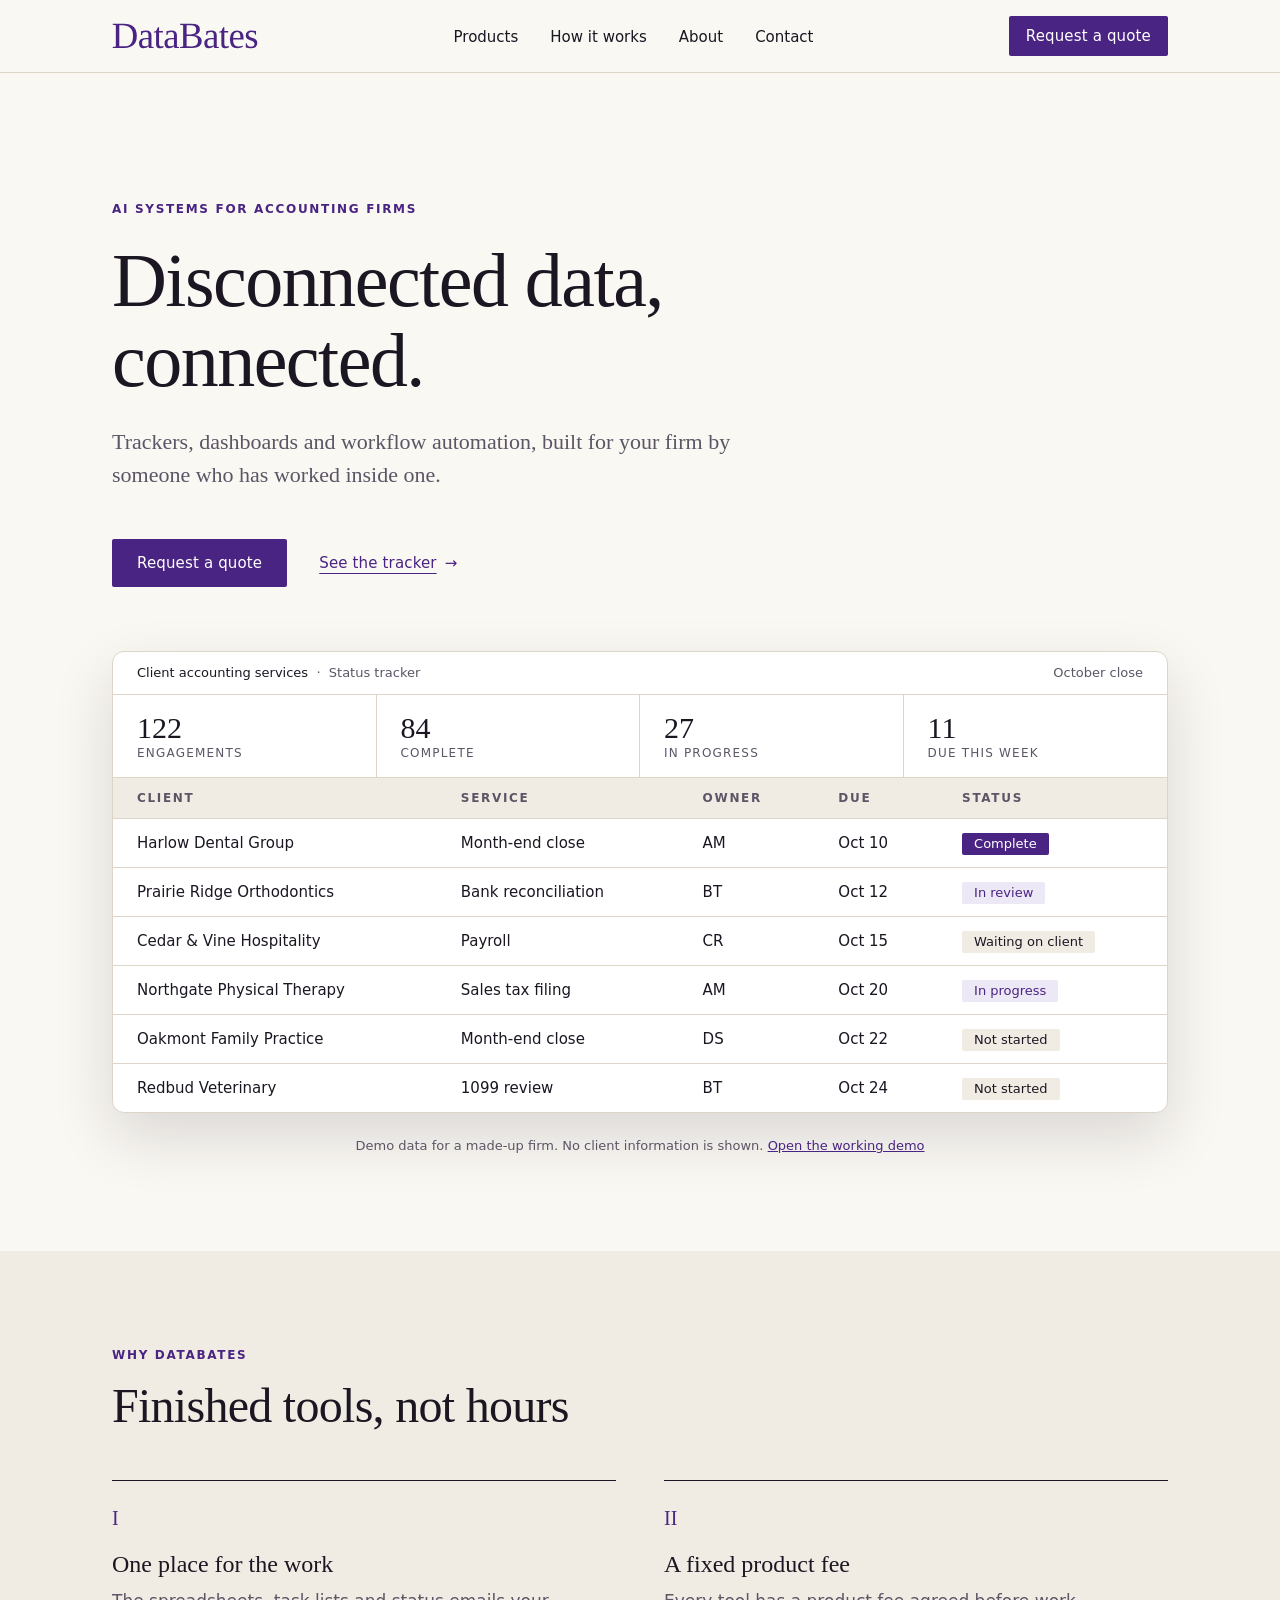
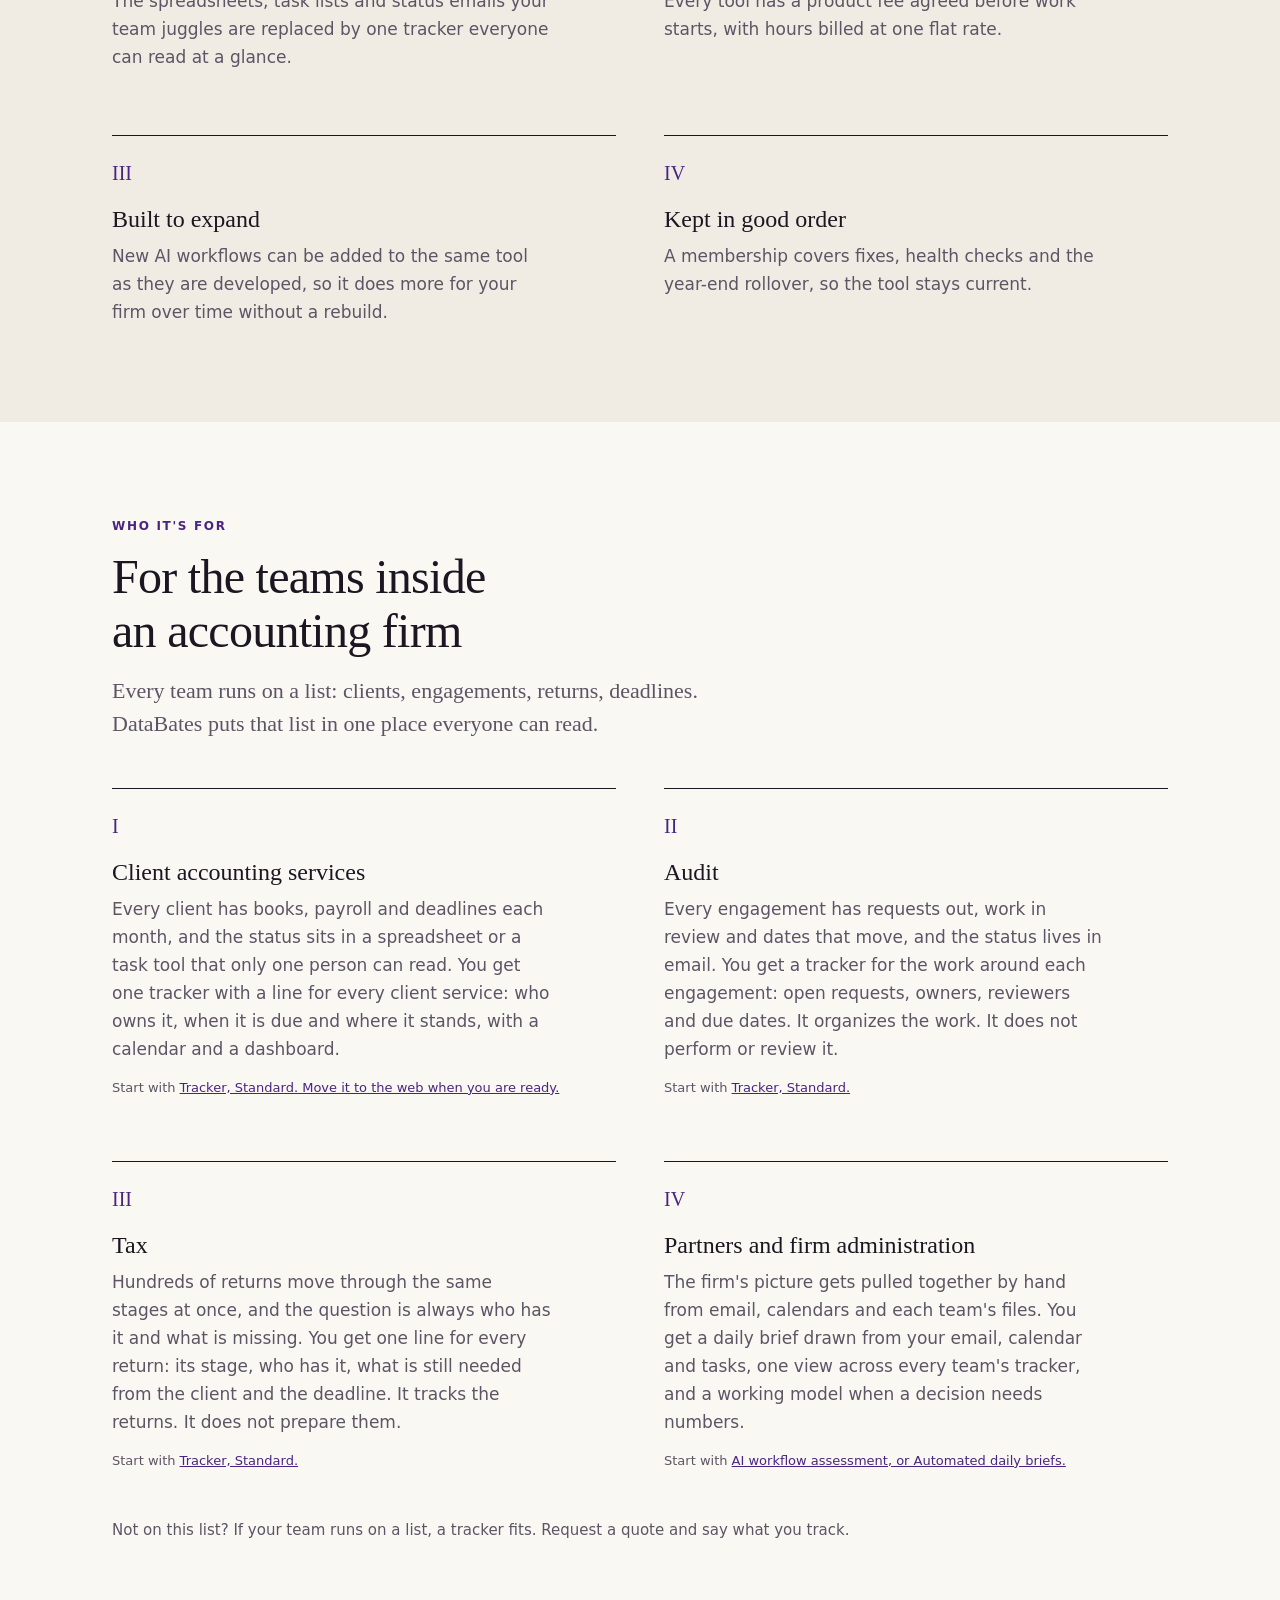
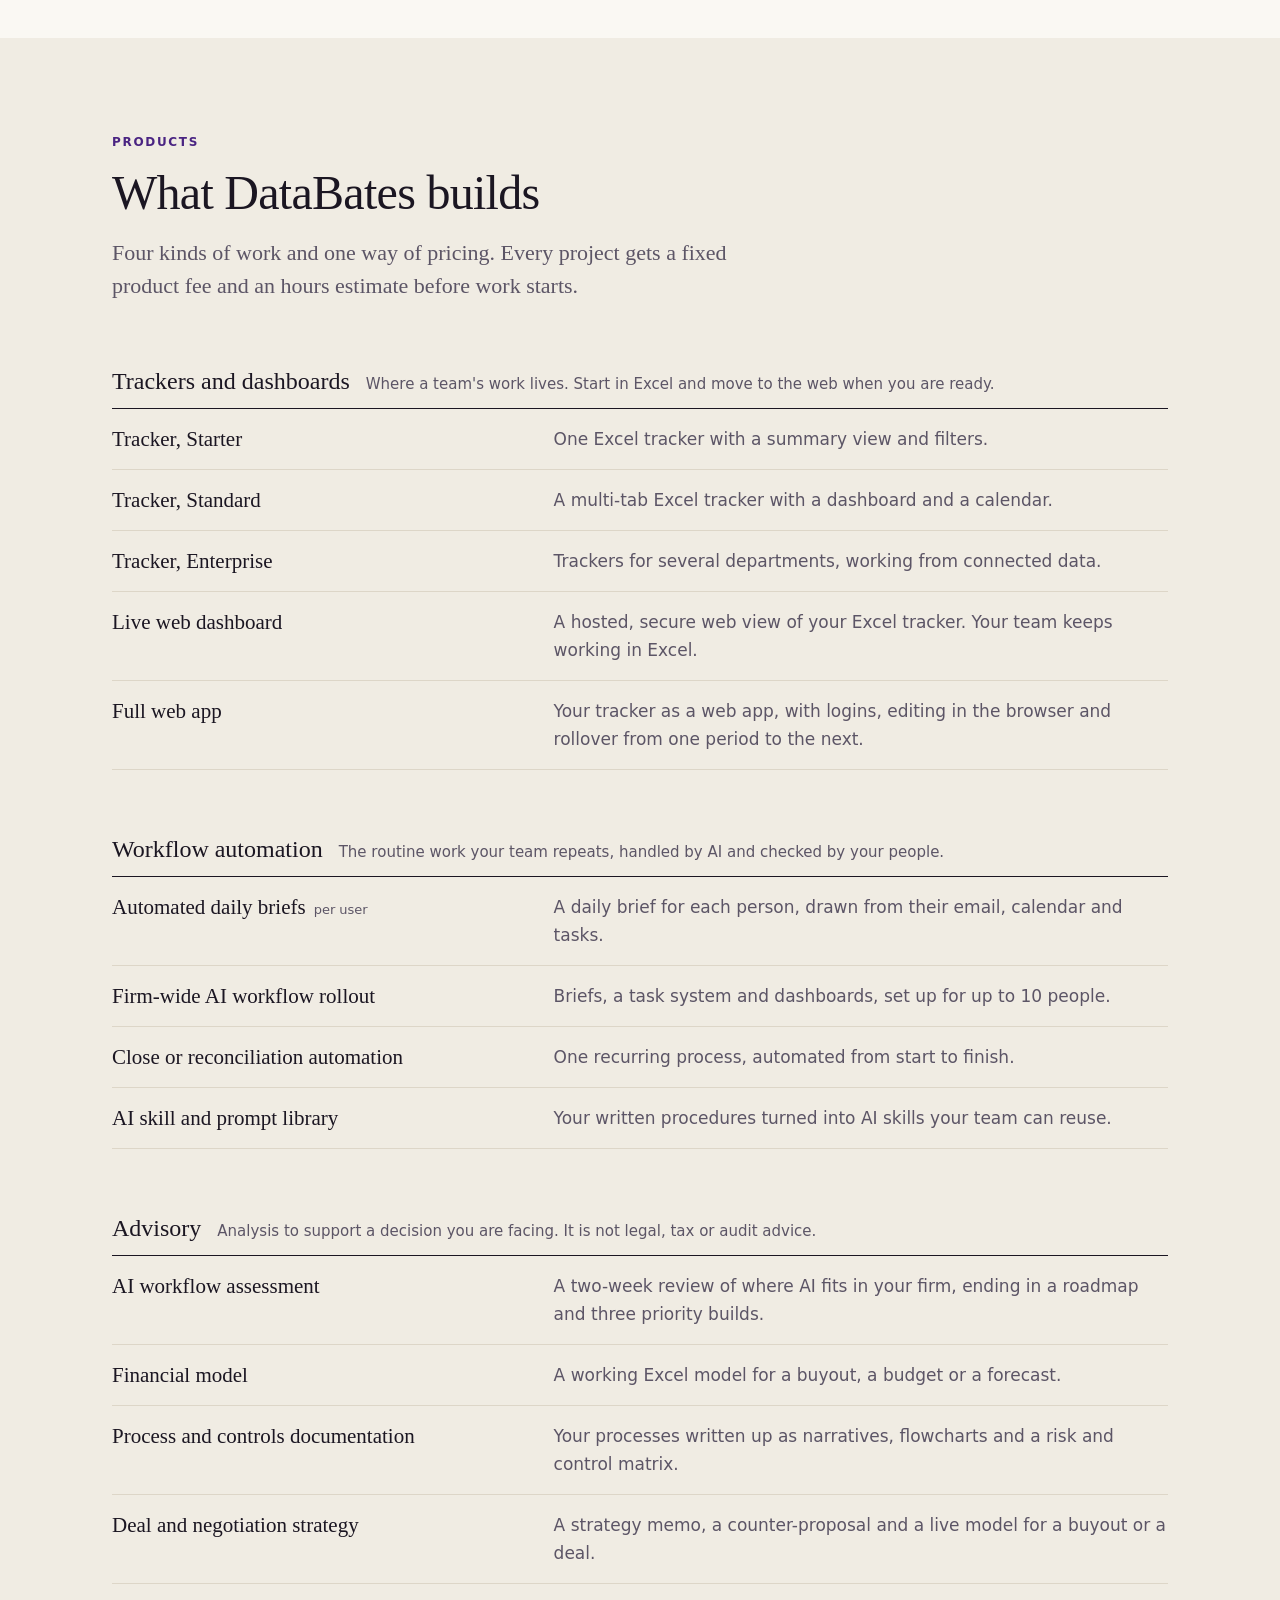
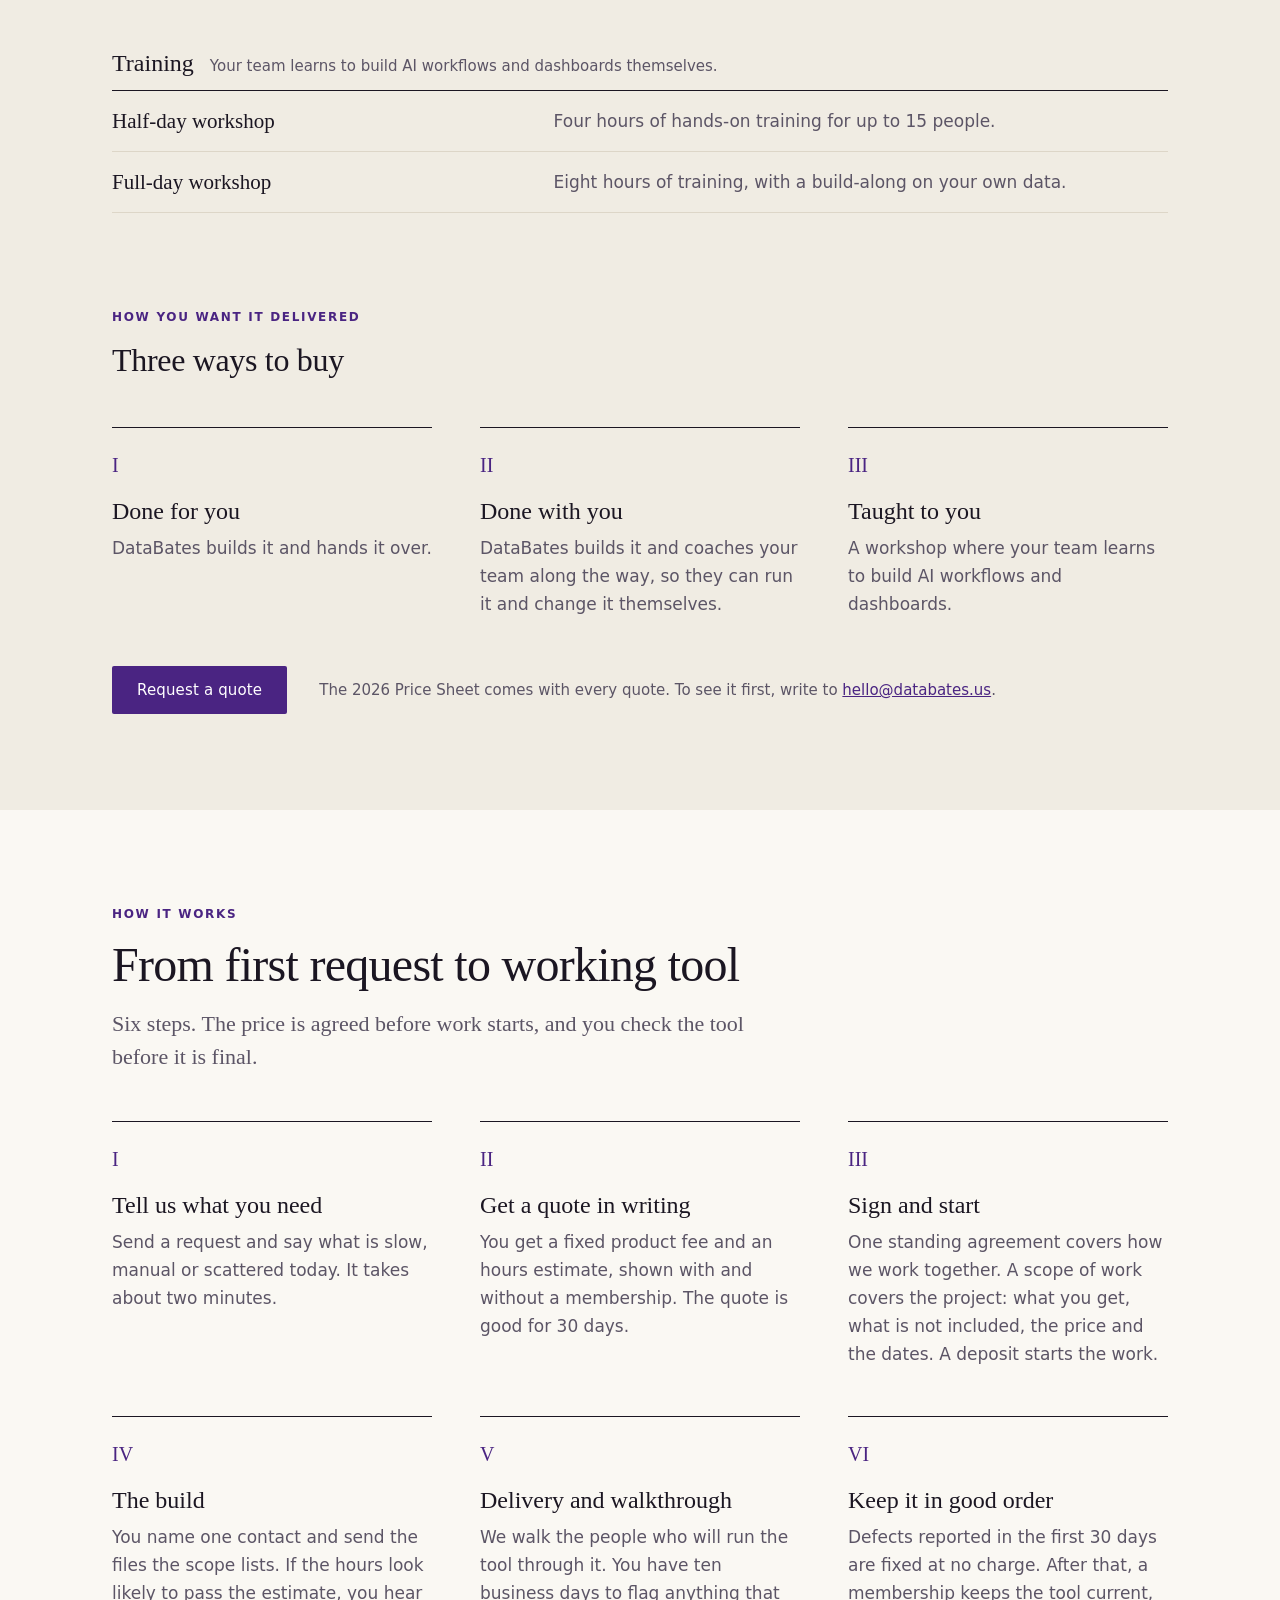
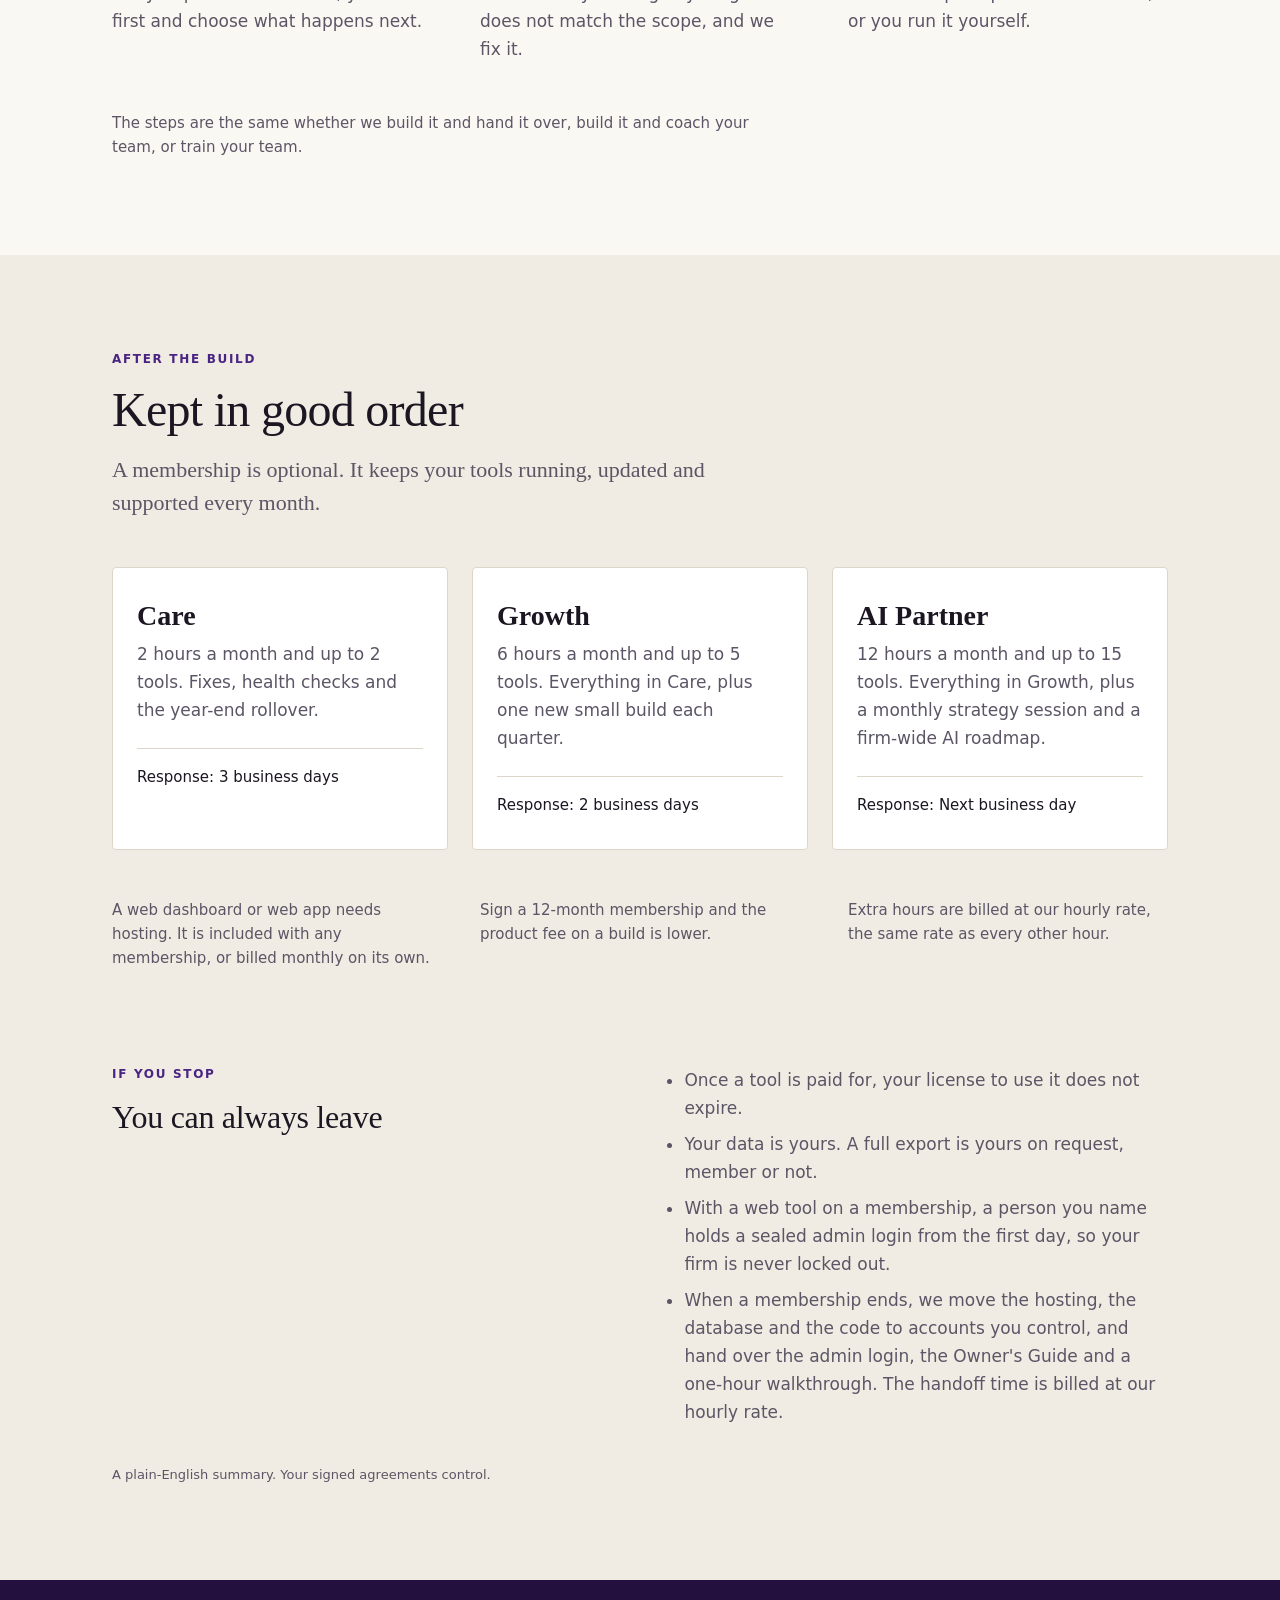
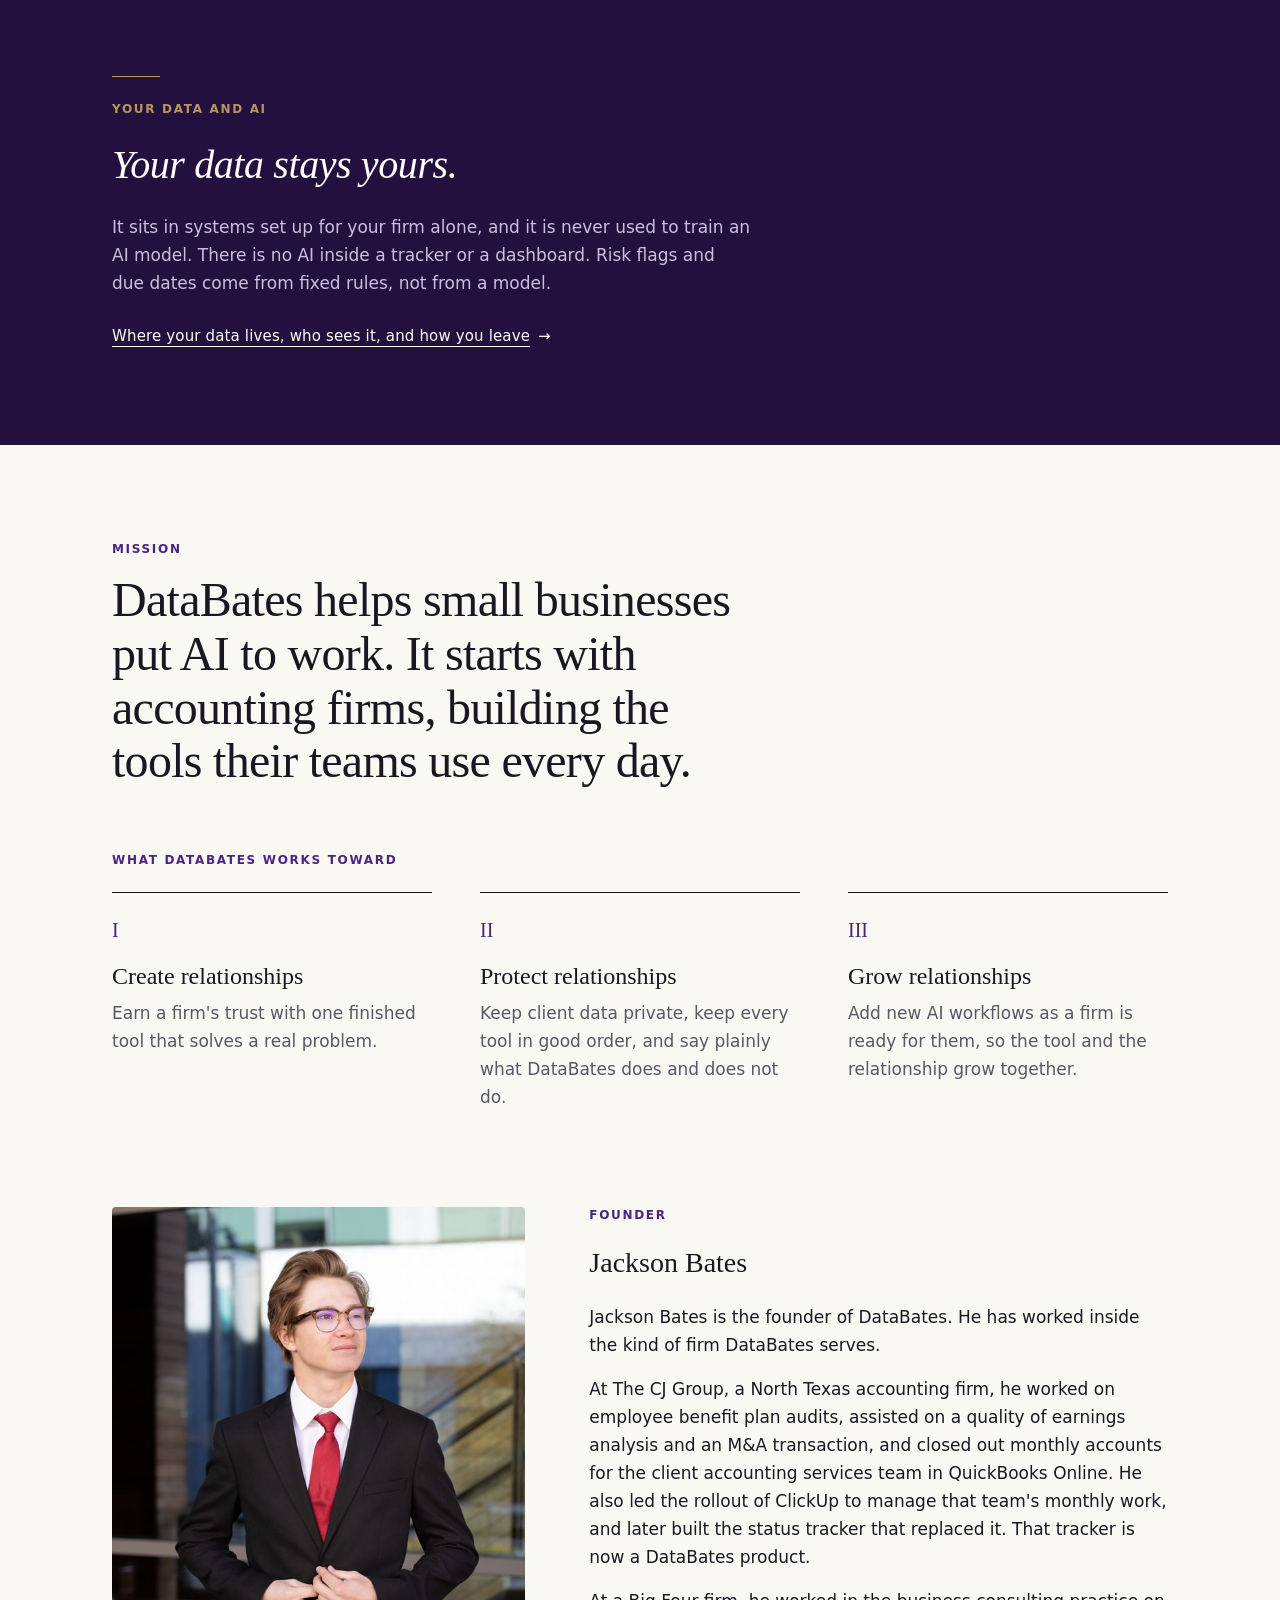
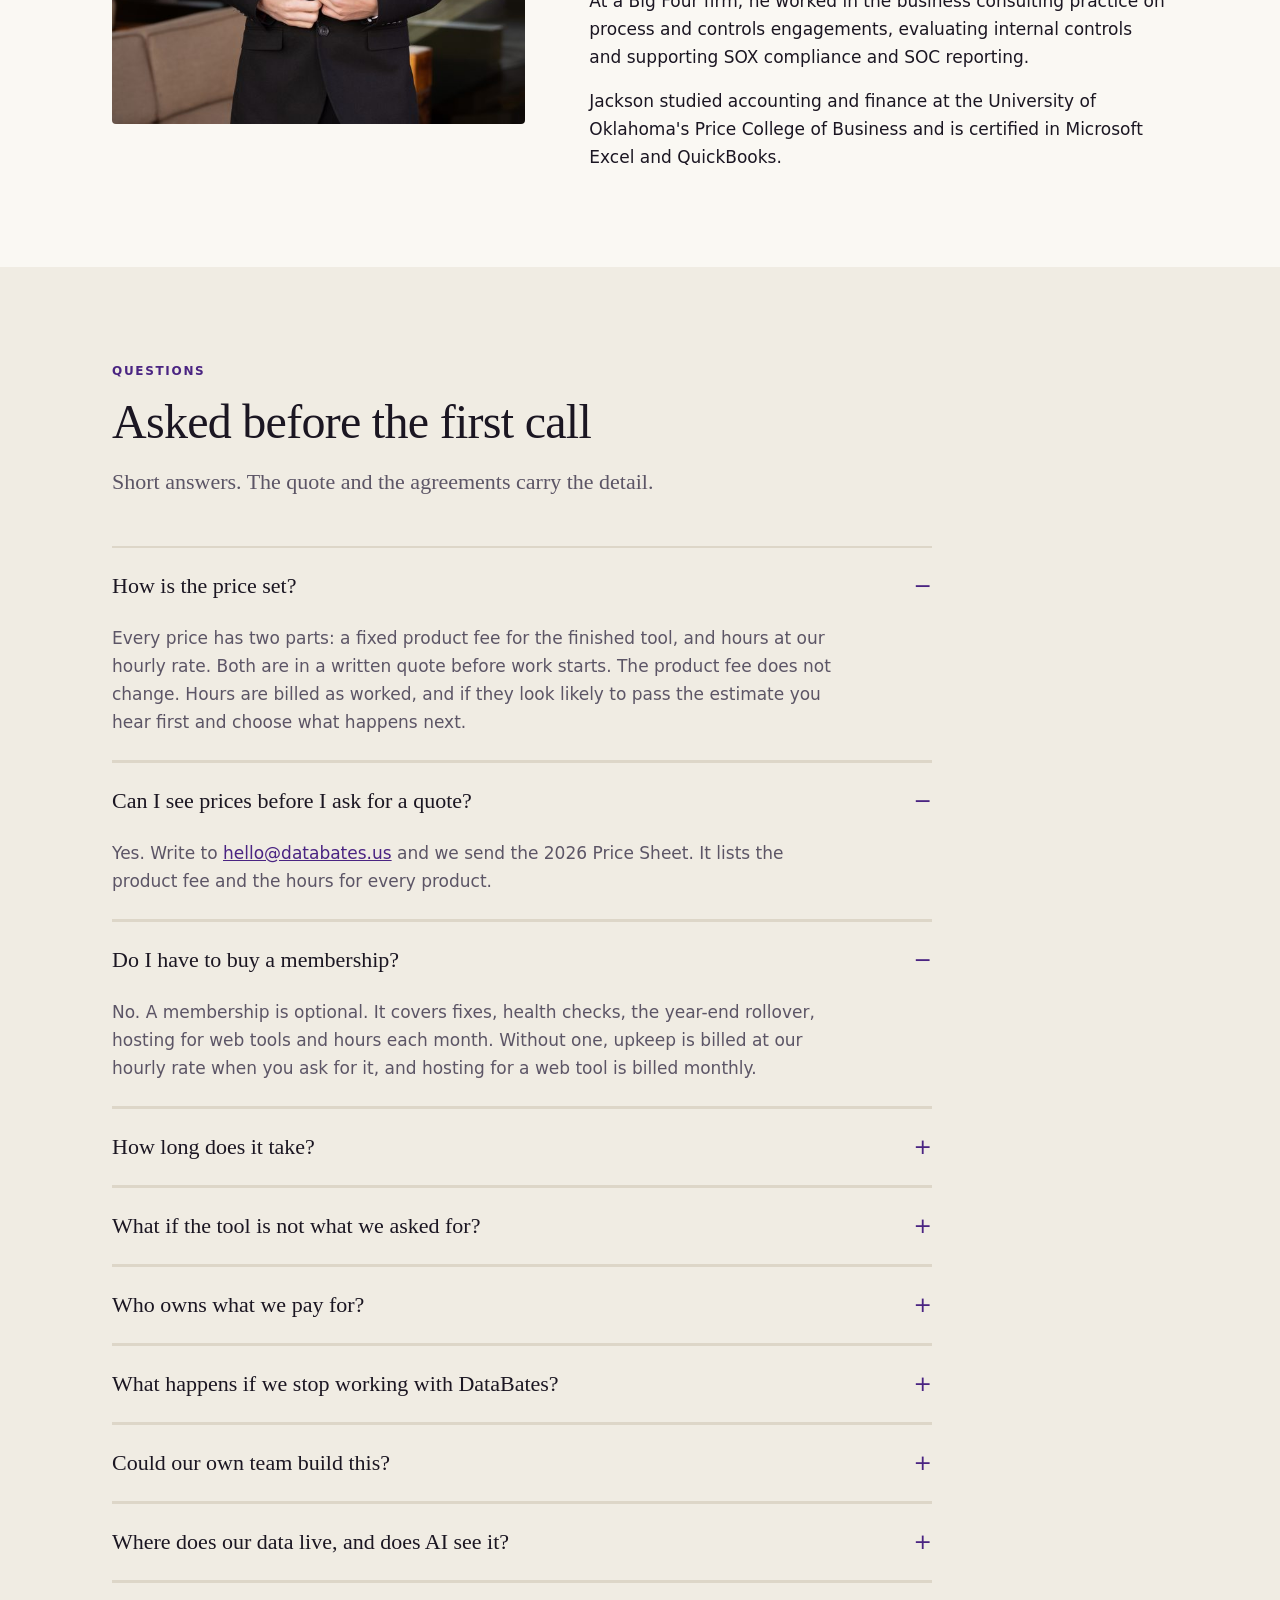
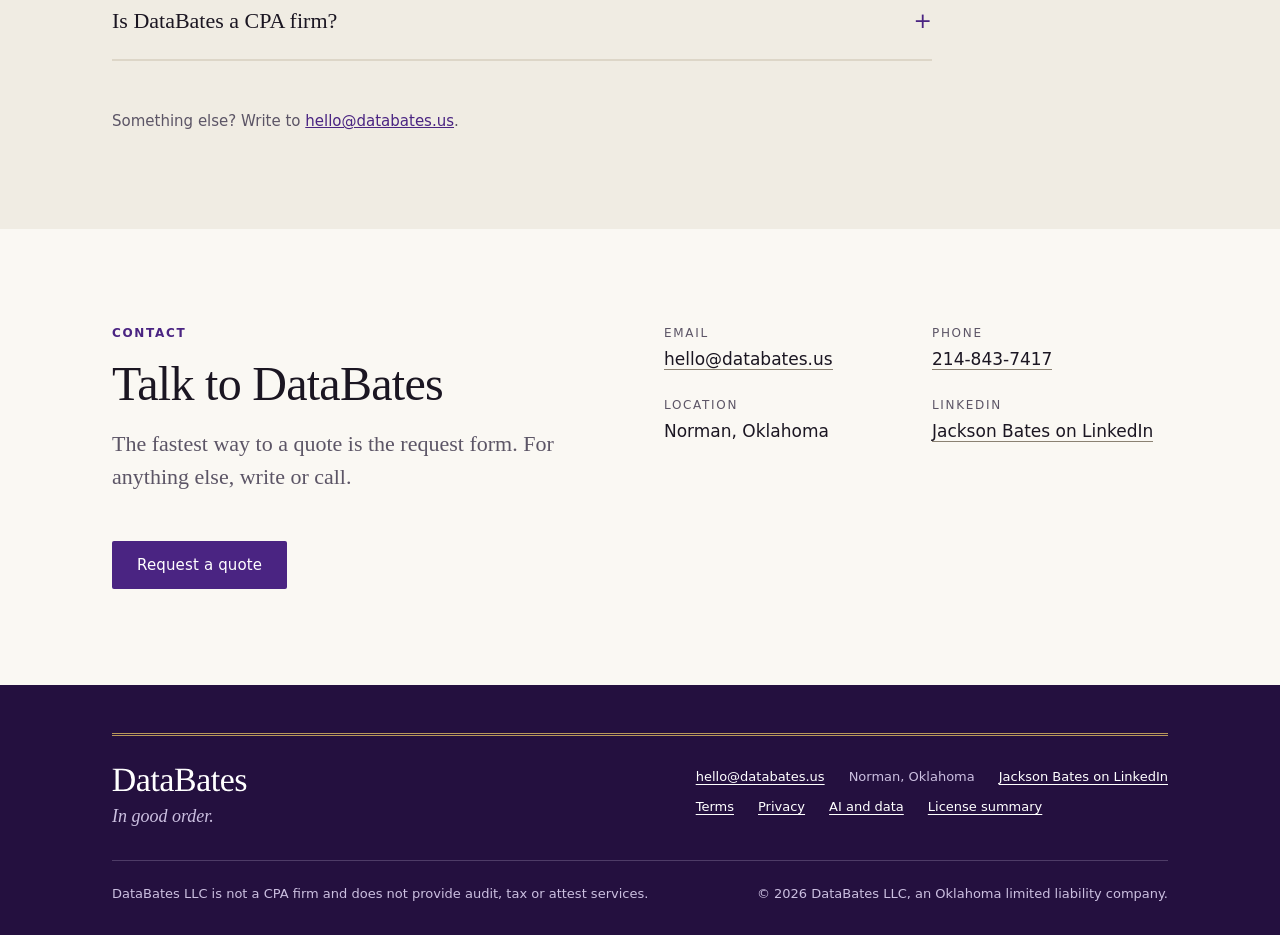
==== commit 544c770c: "Demo banner: Full web app at 15 hrs, $7,000; restore Done with you wording on homepage The earlier u" ====
--- a/index.html
+++ b/index.html
@@ -110,7 +110,7 @@
       </div>
       <ol class="pillars">
         <li class="pillar"><span class="pillar__num" aria-hidden="true">I</span><h3 class="pillar__title">Done for you</h3><p class="pillar__text">DataBates builds it and hands it over.</p></li>
-        <li class="pillar"><span class="pillar__num" aria-hidden="true">II</span><h3 class="pillar__title">Done with you</h3><p class="pillar__text">DataBates builds it with your team and coaches them along the way.</p></li>
+        <li class="pillar"><span class="pillar__num" aria-hidden="true">II</span><h3 class="pillar__title">Done with you</h3><p class="pillar__text">DataBates builds it and coaches your team along the way, so they can run it and change it themselves.</p></li>
         <li class="pillar"><span class="pillar__num" aria-hidden="true">III</span><h3 class="pillar__title">Taught to you</h3><p class="pillar__text">A workshop where your team learns to build AI workflows and dashboards.</p></li>
       </ol>
       <div class="actions">
@@ -135,7 +135,7 @@
         <li class="pillar"><span class="pillar__num" aria-hidden="true">V</span><h3 class="pillar__title">Delivery and walkthrough</h3><p class="pillar__text">We walk the people who will run the tool through it. You have ten business days to flag anything that does not match the scope, and we fix it.</p></li>
         <li class="pillar"><span class="pillar__num" aria-hidden="true">VI</span><h3 class="pillar__title">Keep it in good order</h3><p class="pillar__text">Defects reported in the first 30 days are fixed at no charge. After that, a membership keeps the tool current, or you run it yourself.</p></li>
       </ol>
-      <p class="small muted" style="margin-top:var(--s12);max-width:var(--measure)">The steps are the same whether we build it for you, build it with your team, or train your team.</p>
+      <p class="small muted" style="margin-top:var(--s12);max-width:var(--measure)">The steps are the same whether we build it and hand it over, build it and coach your team, or train your team.</p>
     </div>
   </section>
 
@@ -221,7 +221,7 @@
         <h2 class="title">Asked before the first call</h2>
         <p class="lead">Short answers. The quote and the agreements carry the detail.</p>
       </div>
-      <ul class="faq"><li class="faq__item"><details class="faq__item" open><summary class="faq__q">How is the price set?</summary><div class="faq__a"><p>Every price has two parts: a fixed product fee for the finished tool, and hours at our hourly rate. Both are in a written quote before work starts. The product fee does not change. Hours are billed as worked, and if they look likely to pass the estimate you hear first and choose what happens next.</p></div></details></li><li class="faq__item"><details class="faq__item" open><summary class="faq__q">Can I see prices before I ask for a quote?</summary><div class="faq__a"><p>Yes. Write to <a href="mailto:hello@databates.us">hello@databates.us</a> and we send the 2026 Price Sheet. It lists the product fee and the hours for every product.</p></div></details></li><li class="faq__item"><details class="faq__item" open><summary class="faq__q">Do I have to buy a membership?</summary><div class="faq__a"><p>No. A membership is optional. It covers fixes, health checks, the year-end rollover, hosting for web tools and hours each month. Without one, upkeep is billed at our hourly rate when you ask for it, and hosting for a web tool is billed monthly.</p></div></details></li><li class="faq__item"><details class="faq__item" ><summary class="faq__q">How long does it take?</summary><div class="faq__a"><p>It depends on the tool. Your quote gives the hours, and your scope of work gives a kickoff date, a delivery date and a walkthrough date. If something we need from you runs late, the dates move by the same amount.</p></div></details></li><li class="faq__item"><details class="faq__item" ><summary class="faq__q">What if the tool is not what we asked for?</summary><div class="faq__a"><p>You have ten business days after delivery to tell us about anything that does not match the scope, and we fix it. Defects reported in the first 30 days are fixed at no charge.</p></div></details></li><li class="faq__item"><details class="faq__item" ><summary class="faq__q">Who owns what we pay for?</summary><div class="faq__a"><p>Your data is yours. So are the reports, memos and models we write for you, once they are paid for. A tool, such as a tracker or a web app, stays ours, and your firm gets a license to use and change it that does not expire. The <a href="/license/">License summary</a> has the details.</p></div></details></li><li class="faq__item"><details class="faq__item" ><summary class="faq__q">What happens if we stop working with DataBates?</summary><div class="faq__a"><p>You keep using the tool. If we host it for you, we move the hosting, the database and the code into accounts you control, and hand over the admin login and the Owner's Guide. The handoff time is billed at our hourly rate.</p></div></details></li><li class="faq__item"><details class="faq__item" ><summary class="faq__q">Could our own team build this?</summary><div class="faq__a"><p>Yes. You can have it done for you, have DataBates build it with your team and coach them along the way, or have your team taught in a workshop. What your team builds after a workshop is yours.</p></div></details></li><li class="faq__item"><details class="faq__item" ><summary class="faq__q">Where does our data live, and does AI see it?</summary><div class="faq__a"><p>A web tool gets a database set up for your firm alone, and only your firm's email addresses can sign up. We use AI to build your tool, so it reads the files you send us, with model training turned off. There is no AI inside a tracker or a dashboard. The <a href="/ai-and-data/">AI and data page</a> has the rest.</p></div></details></li><li class="faq__item"><details class="faq__item" ><summary class="faq__q">Is DataBates a CPA firm?</summary><div class="faq__a"><p>No. DataBates LLC is not a CPA firm and does not provide audit, tax or attest services. A tool organizes your work. Your firm stays responsible for the work itself.</p></div></details></li></ul>
+      <ul class="faq"><li class="faq__item"><details class="faq__item" open><summary class="faq__q">How is the price set?</summary><div class="faq__a"><p>Every price has two parts: a fixed product fee for the finished tool, and hours at our hourly rate. Both are in a written quote before work starts. The product fee does not change. Hours are billed as worked, and if they look likely to pass the estimate you hear first and choose what happens next.</p></div></details></li><li class="faq__item"><details class="faq__item" open><summary class="faq__q">Can I see prices before I ask for a quote?</summary><div class="faq__a"><p>Yes. Write to <a href="mailto:hello@databates.us">hello@databates.us</a> and we send the 2026 Price Sheet. It lists the product fee and the hours for every product.</p></div></details></li><li class="faq__item"><details class="faq__item" open><summary class="faq__q">Do I have to buy a membership?</summary><div class="faq__a"><p>No. A membership is optional. It covers fixes, health checks, the year-end rollover, hosting for web tools and hours each month. Without one, upkeep is billed at our hourly rate when you ask for it, and hosting for a web tool is billed monthly.</p></div></details></li><li class="faq__item"><details class="faq__item" ><summary class="faq__q">How long does it take?</summary><div class="faq__a"><p>It depends on the tool. Your quote gives the hours, and your scope of work gives a kickoff date, a delivery date and a walkthrough date. If something we need from you runs late, the dates move by the same amount.</p></div></details></li><li class="faq__item"><details class="faq__item" ><summary class="faq__q">What if the tool is not what we asked for?</summary><div class="faq__a"><p>You have ten business days after delivery to tell us about anything that does not match the scope, and we fix it. Defects reported in the first 30 days are fixed at no charge.</p></div></details></li><li class="faq__item"><details class="faq__item" ><summary class="faq__q">Who owns what we pay for?</summary><div class="faq__a"><p>Your data is yours. So are the reports, memos and models we write for you, once they are paid for. A tool, such as a tracker or a web app, stays ours, and your firm gets a license to use and change it that does not expire. The <a href="/license/">License summary</a> has the details.</p></div></details></li><li class="faq__item"><details class="faq__item" ><summary class="faq__q">What happens if we stop working with DataBates?</summary><div class="faq__a"><p>You keep using the tool. If we host it for you, we move the hosting, the database and the code into accounts you control, and hand over the admin login and the Owner's Guide. The handoff time is billed at our hourly rate.</p></div></details></li><li class="faq__item"><details class="faq__item" ><summary class="faq__q">Could our own team build this?</summary><div class="faq__a"><p>Yes. You can have it done for you, have DataBates build it and coach your team along the way, or have your team taught in a workshop. What your team builds after a workshop is yours.</p></div></details></li><li class="faq__item"><details class="faq__item" ><summary class="faq__q">Where does our data live, and does AI see it?</summary><div class="faq__a"><p>A web tool gets a database set up for your firm alone, and only your firm's email addresses can sign up. We use AI to build your tool, so it reads the files you send us, with model training turned off. There is no AI inside a tracker or a dashboard. The <a href="/ai-and-data/">AI and data page</a> has the rest.</p></div></details></li><li class="faq__item"><details class="faq__item" ><summary class="faq__q">Is DataBates a CPA firm?</summary><div class="faq__a"><p>No. DataBates LLC is not a CPA firm and does not provide audit, tax or attest services. A tool organizes your work. Your firm stays responsible for the work itself.</p></div></details></li></ul>
       <div class="actions"><p class="small muted">Something else? Write to <a href="mailto:hello@databates.us">hello@databates.us</a>.</p></div>
     </div>
   </section>
